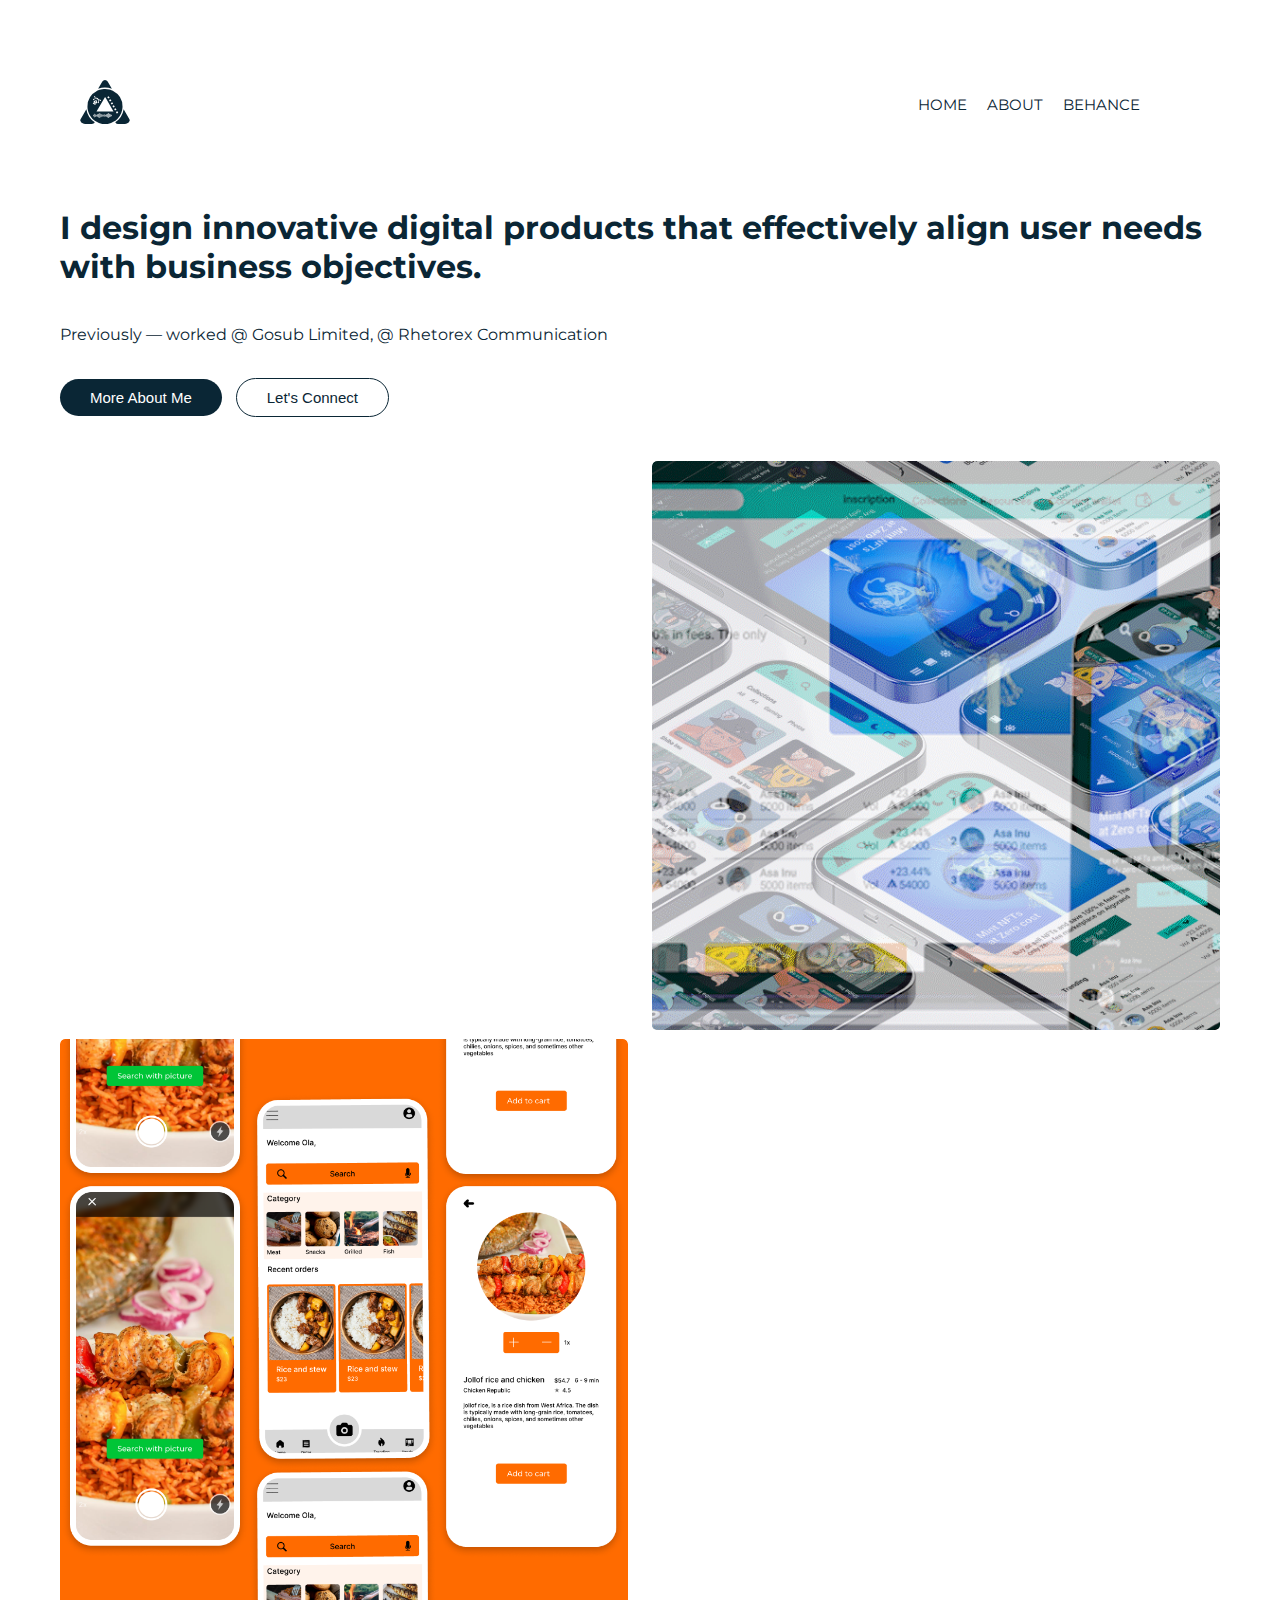
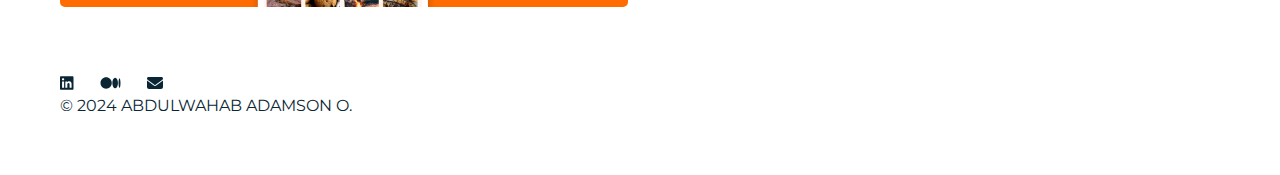
==== index.html @ 77c4115e "Add files via upload" ====
<!DOCTYPE html>
<html lang="en">
<head>
    <meta charset="UTF-8">
    <meta name="viewport" content="width=device-width, initial-scale=1.0">
    <link rel="stylesheet" href="https://cdnjs.cloudflare.com/ajax/libs/font-awesome/6.5.2/css/all.min.css" integrity="sha512-SnH5WK+bZxgPHs44uWIX+LLJAJ9/2PkPKZ5QiAj6Ta86w+fsb2TkcmfRyVX3pBnMFcV7oQPJkl9QevSCWr3W6A==" crossorigin="anonymous" referrerpolicy="no-referrer" />
    <link rel="icon" href="logo.ico" type="image/x-icon">

    <style>
        @import url('https://fonts.googleapis.com/css2?family=Montserrat:ital,wght@0,100..900;1,100..900&display=swap');
    </style>
    <link rel="stylesheet" href="style.css">

    <title>Abdulwahb Adamson</title>

    
</head>
<body>
    <nav> 
        <div class="logo">
            <a href="index.html"><img src="image/logo.svg" alt="" width="50px">A.A</a>
        </div>
        <div class="openMenu"><i class="fa fa-bars"></i></div>
        <ul class="mainMenu">
            
            <li><a href="index.html">Home</a></li>
            <li><a href="about.html">About</a></li>
            <li><a href="https://www.behance.net/adamsonoladipupo" target="_blank">Behance</a></li>
            <div class="closeMenu"><i class="fa fa-times"></i></div>
            <span class="icons">
                <a class="fab" href="https://www.linkedin.com/in/abdulwahabadamson/" target="_blank" rel="noopener noreferrer"><svg xmlns="http://www.w3.org/2000/svg" height="20" width="17.5" viewBox="0 0 448 512"><!--!Font Awesome Free 6.6.0 by @fontawesome - https://fontawesome.com License - https://fontawesome.com/license/free Copyright 2024 Fonticons, Inc.--><path fill="#fff" d="M416 32H31.9C14.3 32 0 46.5 0 64.3v383.4C0 465.5 14.3 480 31.9 480H416c17.6 0 32-14.5 32-32.3V64.3c0-17.8-14.4-32.3-32-32.3zM135.4 416H69V202.2h66.5V416zm-33.2-243c-21.3 0-38.5-17.3-38.5-38.5S80.9 96 102.2 96c21.2 0 38.5 17.3 38.5 38.5 0 21.3-17.2 38.5-38.5 38.5zm282.1 243h-66.4V312c0-24.8-.5-56.7-34.5-56.7-34.6 0-39.9 27-39.9 54.9V416h-66.4V202.2h63.7v29.2h.9c8.9-16.8 30.6-34.5 62.9-34.5 67.2 0 79.7 44.3 79.7 101.9V416z"/></svg></a>
                <a class="fab" href="https://medium.com/@adamsonoladipupo" target="_blank" rel="noopener noreferrer"><svg xmlns="http://www.w3.org/2000/svg" height="20" width="25" viewBox="0 0 640 512"><!--!Font Awesome Free 6.6.0 by @fontawesome - https://fontawesome.com License - https://fontawesome.com/license/free Copyright 2024 Fonticons, Inc.--><path fill="#fff" d="M180.5 74.3C80.8 74.3 0 155.6 0 256S80.8 437.7 180.5 437.7 361 356.4 361 256 280.2 74.3 180.5 74.3zm288.3 10.6c-49.8 0-90.2 76.6-90.2 171.1s40.4 171.1 90.3 171.1 90.3-76.6 90.3-171.1H559C559 161.5 518.6 84.9 468.8 84.9zm139.5 17.8c-17.5 0-31.7 68.6-31.7 153.3s14.2 153.3 31.7 153.3S640 340.6 640 256C640 171.4 625.8 102.7 608.3 102.7z"/></svg></a>
                <a class="fab" href="mailto:adamsonoladipupo@gmail.com"><svg xmlns="http://www.w3.org/2000/svg" height="20" width="20" viewBox="0 0 512 512"><!--!Font Awesome Free 6.6.0 by @fontawesome - https://fontawesome.com License - https://fontawesome.com/license/free Copyright 2024 Fonticons, Inc.--><path fill="#fff" d="M48 64C21.5 64 0 85.5 0 112c0 15.1 7.1 29.3 19.2 38.4L236.8 313.6c11.4 8.5 27 8.5 38.4 0L492.8 150.4c12.1-9.1 19.2-23.3 19.2-38.4c0-26.5-21.5-48-48-48L48 64zM0 176L0 384c0 35.3 28.7 64 64 64l384 0c35.3 0 64-28.7 64-64l0-208L294.4 339.2c-22.8 17.1-54 17.1-76.8 0L0 176z"/></svg></a>
            </span>
        </ul>
    </nav>
    <div class="section introduction" >
        <h1>I design innovative digital products that effectively align user needs with business objectives.</h1><br>
        <p>Previously — worked @ Gosub Limited, @ Rhetorex Communication </p> <br>
        <button class="myButton"><a href="about.html" >More About Me</a></button>

        <button  class="myButton2"><a href="mailto:adamsonoladipupo@gmail.com" style="color: #0a2635;">Let's Connect</a></button>
        
    </div>
    <br>
    <section class=" section works">

        <a href="comingsoon.html" class="workcard">
            <img src="image/localSwap.webp" alt="">
            <div class="caption">
                <h2>Crypto-Fiat Swap</h2>
                <p>User Research, UI Design & Brand Identity Design</p>
            </div>
        </a>
        
        <a href="algoasset.html" class="workcard">
                <img src="Work/Algoassets/Algoassets.gif" alt="">
                <div class="caption">
                    <h2>Algoassets</h2>
                    <p>User Research and User Interface Design</p>
                </div>
        </a>

        <a href="foodapp.html" class="workcard">
            <img src="Work/Food app/Food app.png" alt="">
            <div class="caption">
                <h2>Tasty Fingers</h2>
                <p>User Interface and Experience Design</p>
            </div>
        </a>

        <a href="knead.html" class="workcard">
            <img src="Work/Knead Token/Gif Knead token.gif" alt="">
            <div class="caption">
                <h2>Knead Token</h2>
                <p>Brand and Visual Design, </p>
            </div>
        </a>

        

        
        
        
    </section>

    <footer class="section footer">
        <div class="">
            <span class="footerIcon">
                <a class="fab" href="https://www.linkedin.com/in/abdulwahabadamson/" target="_blank" rel="noopener noreferrer"><svg xmlns="http://www.w3.org/2000/svg" height="16" width="13.5" viewBox="0 0 448 512"><!--!Font Awesome Free 6.6.0 by @fontawesome - https://fontawesome.com License - https://fontawesome.com/license/free Copyright 2024 Fonticons, Inc.--><path fill="#0a2635" d="M416 32H31.9C14.3 32 0 46.5 0 64.3v383.4C0 465.5 14.3 480 31.9 480H416c17.6 0 32-14.5 32-32.3V64.3c0-17.8-14.4-32.3-32-32.3zM135.4 416H69V202.2h66.5V416zm-33.2-243c-21.3 0-38.5-17.3-38.5-38.5S80.9 96 102.2 96c21.2 0 38.5 17.3 38.5 38.5 0 21.3-17.2 38.5-38.5 38.5zm282.1 243h-66.4V312c0-24.8-.5-56.7-34.5-56.7-34.6 0-39.9 27-39.9 54.9V416h-66.4V202.2h63.7v29.2h.9c8.9-16.8 30.6-34.5 62.9-34.5 67.2 0 79.7 44.3 79.7 101.9V416z"/></svg></a>
                <a class="fab" href="https://medium.com/@adamsonoladipupo" target="_blank" rel="noopener noreferrer"><svg xmlns="http://www.w3.org/2000/svg" height="16" width="21" viewBox="0 0 640 512"><!--!Font Awesome Free 6.6.0 by @fontawesome - https://fontawesome.com License - https://fontawesome.com/license/free Copyright 2024 Fonticons, Inc.--><path fill="#0a2635" d="M180.5 74.3C80.8 74.3 0 155.6 0 256S80.8 437.7 180.5 437.7 361 356.4 361 256 280.2 74.3 180.5 74.3zm288.3 10.6c-49.8 0-90.2 76.6-90.2 171.1s40.4 171.1 90.3 171.1 90.3-76.6 90.3-171.1H559C559 161.5 518.6 84.9 468.8 84.9zm139.5 17.8c-17.5 0-31.7 68.6-31.7 153.3s14.2 153.3 31.7 153.3S640 340.6 640 256C640 171.4 625.8 102.7 608.3 102.7z"/></svg></a>
                <a class="fab" href="mailto:adamsonoladipupo@gmail.com"><svg xmlns="http://www.w3.org/2000/svg" height="16" width="16" viewBox="0 0 512 512"><!--!Font Awesome Free 6.6.0 by @fontawesome - https://fontawesome.com License - https://fontawesome.com/license/free Copyright 2024 Fonticons, Inc.--><path fill="#0a2635" d="M48 64C21.5 64 0 85.5 0 112c0 15.1 7.1 29.3 19.2 38.4L236.8 313.6c11.4 8.5 27 8.5 38.4 0L492.8 150.4c12.1-9.1 19.2-23.3 19.2-38.4c0-26.5-21.5-48-48-48L48 64zM0 176L0 384c0 35.3 28.7 64 64 64l384 0c35.3 0 64-28.7 64-64l0-208L294.4 339.2c-22.8 17.1-54 17.1-76.8 0L0 176z"/></svg></a>
            </span>
        </div>
        <p>© 2024 ABDULWAHAB ADAMSON O.</p>
    </footer>
    

    <script>
        const mainMenu = document.querySelector('.mainMenu');
const closeMenu = document.querySelector('.closeMenu');
const openMenu = document.querySelector('.openMenu');
const menu_items = document.querySelectorAll('nav .mainMenu li a');




openMenu.addEventListener('click',show);
closeMenu.addEventListener('click',close);

// close menu when you click on a menu item 
menu_items.forEach(item => {
    item.addEventListener('click',function(){
        close();
    })
})

function show(){
    mainMenu.style.display = 'flex';
    mainMenu.style.top = '0';
}
function close(){
    mainMenu.style.top = '-100%';
}

    </script>

<!-- For automatically copyig my email when clickedon -->
<script>
    function copyEmail() {
        var emailField = document.getElementById("email");
        emailField.select();
        emailField.setSelectionRange(0, 99999); // For mobile devices

        // Copy the text inside the text field
        document.execCommand("copy");

        // Alert or message to notify the user
        alert("Email copied: " + emailField.value);
    }
</script>
</body>
</html>
---- style.css ----
*{
    box-sizing: border-box;
    margin: 0px;
    padding: 0px;
    }

    :root{
        --pryColor: #0a2635;
        --secColor: #00a5fd;
        --pryColor2: #123547;
        
    }

    body {
        font-family: "Montserrat", sans-serif;
        color: var(--pryColor);
    }
    nav {
    color: var(--pryColor);
    display: flex;
    align-items: center;
    justify-content: space-between;
    margin: 60px 0px 60px 60px;
    }
    a{
        text-decoration: none;
        color: #fff;
    }
    img{
        border-radius: 5px;
    }
    nav .mainMenu {
        display: flex;
        list-style: none;
    }
    nav .mainMenu li a {
        display: inline-block;
        padding: 10px;
        text-decoration: none;
        text-transform: uppercase;
        color: var(--pryColor);
        font-size: 15px;
        transition: 1.5s ease;
    }
    nav .mainMenu li a:hover {
        border-bottom: 1px solid var(--pryColor);
    }
    nav .openMenu {
        font-size: 1.3rem;
        margin: 20px;
        display: none;
        cursor: pointer;
    }
    nav .mainMenu .closeMenu,
    .icons i {
        font-size: 1.3rem;
        display: none;
        cursor: pointer;
    }
    .fa-twitter:hover {
        color: rgb(0, 110, 255);
    }
    .fa-instagram:hover {
        color: rgb(255, 0, 191);
    }
    nav .logo {
        margin: 20px;
        cursor: pointer;
        /* text-transform: uppercase; */
    }
    .section{
            margin: 10px 60px 0px 60px;
            
        }
    .introduction h1{
        padding-bottom: 20px;
    }
    button{
        border: none;
    }
    .myButton{
        background-color: var(--pryColor);
        color: #fff;
        padding: 10px 30px;
        margin: 15px 0px;
        font-size: 15px;
        border-radius: 20px;
        
    }
    .myButton2{
        background-color: #ffffff00;
        color: var(--pryColor);
        padding: 10px 30px;
        margin: 15px 10px;
        font-size: 15px;
        border: 1px solid var(--pryColor);
        border-radius: 20px;
        cursor: pointer;
        
    }


    .myButton:hover{
        background-color: var(--pryColor2);
    }
    .introduction a{
        color: #fff;
        text-decoration: none;
    }
    .works{
        display: flex;
        flex-wrap: wrap;
        justify-content: space-between;
        align-items:center ;
        gap: 5px;
    }
    .workcard{
        width: 49%;
        height: auto;
        margin-bottom: inherit ;
        overflow: hidden;
        position: relative;
        border-radius: 5px;
    }
    .CTA{
        display: flex;
        align-items: center;
        justify-content: space-evenly;
        margin-top: 50px;
    }
    .workcard img{
        width: 100%;
    }
    .workcard:hover{
        color: #000;
    }
    .caption{
        position: absolute;
        top: 0;
        left: 0;
        /* text-transform: uppercase; */
        letter-spacing: 1px;
        background-color: #000;
        width: 100%;
        height: 100%;
        display: flex;
        flex-direction: column;
        align-items:baseline ;
        justify-content:end ;
        color: #fff;
        opacity: 0;
        transition: all 0.5s ease;

    }
    .caption h2{
        font-weight: 600;
        letter-spacing: 1px;
        margin: 0px 20px 10px 20px;
        border-bottom: 1px solid #fff;
        margin-bottom: 10px;
    }
    .caption p{
        margin: 0px 20px 20px 20px;
    }
    .workcard:hover .caption{
        opacity: 1;
        background-color: #00000094;
    }
    .footer{
        margin: 60px;
    }
    .footerIcon{
        font-size: 1.3rem;
        cursor: pointer;
        
    }
    .fab{
        padding-right: 20px;
        margin-bottom: 15px;
    }
    /* ---------------------------------------------------------------
    -------------------  CSS for the about page  ------------------
    --------------------------------------------------------------- */

    .aboutMe{
        display: flex;
        justify-content: space-between;
        align-items: center;
    }
    .aboutMe p{
        line-height: 1.3rem;
    }
    .authorImage img{
        width: 350px;
        height: auto;
        border-radius: 100%;
        /* margin: 20px; */
    }
    .aboutMe div:nth-child(2){
        padding: 0px 60px;
    }
    hr{
        border: 1px solid #ebebeb;
        margin: 30px;
    }
    .ExpEduSkls{
        margin: 20px 20px;
        display: flex;
        justify-content: space-around;
        gap: 20px;
    }
    .ExpEduSkls h3{
        padding-bottom: 5px;
    }
    .experience p:nth-child(3){
        padding-top: 15px;
    }
    .education p:nth-child(3){
        padding-top: 15px;
    }
    .skills p:nth-child(3){
        padding-top: 15px;
    }
    .tools p:nth-child(3){
        padding-top: 15px;
    }
    .ExpEduSkls span{
        position: absolute;
        width: 50px;
        height: 2px;
        background-color:var(--secColor);
        margin: 5px 0px;
    }
    .DesignValueMain{
        background-color: var(--pryColor);
        margin-top: 3%;
        padding: 25px 60px 30px 60px;
    }
    .DesignValueMain hr{
        border-bottom: 1px solid var(--secColor) ;
        border-top: 1px solid var(--pryColor) ;
        border-left: 1px solid var(--pryColor) ;
        border-right: 1px solid var(--pryColor) ;
        fill: var(--pryColor);
        margin: 30px 0px;
    }
    .DesignValueMain p:nth-child(1){
        color: #fff;
    }
    .DesignValueMain h3{
        color: white;
    }
    .designValue{
        background-color: var(--pryColor);
        display: flex;
        justify-content: center;
        align-items: center;
        gap: 10px;
    }
    .designValue div{
        background-color: var(--secColor);
        border-radius: 5px;
        padding: 30px;
        margin: 10px 0px 0px 0px;
    }
    .designValue h4{
        margin: 10px 0px;
    }
    .letsConnect{
        display: flex;
        align-items: center;
        padding: 20px 30px 20px 60px;
        gap: 20px;
        border: 1px solid var(--pryColor);
        margin-top: 20px;

    }
    .letsConnect div{
        padding: 10px 30px;
        background-color: var(--pryColor);
        color: #fff;
        border-radius: 60px;
    }
    /* ---------------------------------------------------------------
    -------------------  CSS for the work pages  ------------------
    --------------------------------------------------------------- */
    .workSection{
        display: flex;
        justify-content: center;
        align-items: center;
        padding: 40px;
    }
    .workText{
        padding: 20px;
    }
    .project{
        display: flex;
        justify-content: center;
        align-items: center;
        width: 100%;
        text-align: center;

    }

    .projectOverview{
        width: 40%;
        height: auto;
        border: 1px solid #ebebeb;
        padding: 30px;
        margin: 50px;
    }
    .ProjectDP img{
        text-align: center;
        width: 60%;
        /* border: 1px solid #ebebeb; */
        
    }
    .ProjectDP h1{
        font-size: 2rem;
        padding: 10px;
    }
    .ProjectDP p{
        font-size: 1.2rem;
        padding: 0px 10px 10px 10px;
    }
    
    .designProcess{
        background-color: var(--pryColor);
        color: #fff;
    }
    .designProcess p{
        color: #ffffff;
    }
    .designProcess hr{
        border-bottom: 1px solid var(--secColor) ;
        border-top: 1px solid var(--pryColor) ;
        border-left: 1px solid var(--pryColor) ;
        border-right: 1px solid var(--pryColor) ;
        fill: var(--pryColor);
        margin: 30px 0px;
    }
    .designOverview{
        padding: 50px;
    }
    .designOverview1{
        display: flex;
        justify-content: space-between;
        align-items: start ;
        padding: 10px;
    }
    .designOverview2{
        display: flex;
        justify-content: space-evenly;
        align-items: center;
        gap: 10px;
        
    }
    .designOverview2 img{
        width: 70%;
        text-align: center; 
        border-radius: 5px;

    }

    /* Styling Knead Page */

    .kneadImage{
        display: grid;
    }
    .kneadImage img{
        width: 100%;
    }
    .mood-board {
        display: flex;
        flex-wrap: wrap;
        justify-content: center;
        gap: 10px;
        padding: 20px 0px;
    }


    .mood-board img {
        width: 100%;
        height: auto;
        border-radius: 10px;
    }
    .mood-board-item {
        flex: 1 1 calc(49.333% - 20px);
        max-width: calc(49.333% - 20px);
    }


/* --------- Styling foodApp page ------------ */
    .mood-board-food img {
        width: 100%;
        height: auto;
        border-radius: 10px;
    }
    .mood-board-food {
        display: flex;
        flex-wrap: wrap;
        justify-content: space-evenly;
        gap: 10px;
        padding: 20px 0px;
    }
    .mood-board-item-food {
        flex: 1 1 calc(24.333% - 20px);
        max-width: calc(23.333% - 20px);
    }

    /* Styling algoassets page */
    .painPoint{
        background-color: var(--pryColor2);
        padding: 20px;
        border-radius: 5px;
        margin: 5px;
    }

    /* -----------------------------------------------------------------------
    -----------------  styling algoassets page ----------------------------
    ----------------------------------------------------------------------- */


    .imageOnMobile img{
        width: 100%;
        border-radius: 5px;
    }
    .textBorder{
        padding: 20px; 
        border:1px solid #00a5fd;
    }


    /* -----------------------------------------------------------------------
    -----------------  styling algoassets page ----------------------------
    ----------------------------------------------------------------------- */


    /* -----------------------------------------------------------------------
    -----------------  styling algoassets page ----------------------------
    ----------------------------------------------------------------------- */
    .ShadesOfLogo{
        display: flex;
        justify-content: space-evenly;
        align-items: center;
        gap: 10px;
        background-color: var(--pryColor2);
        padding: 20px;
        margin: 15px 0px 15px 0px;
        border-radius: 5px;
    }
    .ShadesOfLogo img{
        width: 20%;
    }

    .clietsTestimony{
        background-color: #ebebeb;
        padding: 5% 10% 5% 10%;
        display: grid;
        align-items: center;
        justify-content: center;
        text-align: center;
        gap: 10px;
    }
    .comingSoon{
        display: flex;
        align-items: center;
        justify-content: center;
        color: #fff;
    }


    @media (max-width: 800px) {
        body{
            font-size: 80%;
        }
        nav{
            margin: 5px;
            
        }
        nav .mainMenu {
        height: 94vh;
        position: fixed;
        top: 0px;
        right: 0px;
        left: 0px;
        z-index: 10;
        flex-direction: column;
        justify-content: center;
        align-items: center;
        background-color: var(--pryColor);
        transition: top 1s ease 0s;
        display: none;
        color: #fff;
        }
        nav .mainMenu li a{
            color: #fff;
        }
        nav .mainMenu .closeMenu {
        display: block;
        position: absolute;
        top: 30px;
        right: 30px;
        }
        nav .openMenu {
        display: block;
        }
        nav .mainMenu li a:hover {
        border-bottom: 1px solid var(--pryColor);
        }
        .section{
            margin: 10px 20px 20px 20px;
        }
        .icons {
        margin-top: 2px;
        display: inline-block;
        padding: 15px;
        }
        .workcard{
        width: 48.5%;
        height: auto;
        margin-bottom: 10px ;
        overflow: hidden;
        position: relative;
        border-radius: 10px;
        }
        .workcard img{
            width: 100%;
        }
        .ProjectDP img{
            text-align: center;
            width: 100%;
        }
        .ProjectDP h1{
            font-size: 1.5rem;
            padding: 10px;
        }
        .ProjectDP p{
            font-size: 1.rem;
            padding: 0px 10px 10px 10px;
        }
        .designOverview1{
            display: grid;
            justify-content: space-between;
            align-items: start ;
            padding: 10px 0px;
        }
        .designOverview1 div{
            padding: 10px 0px;
        }
        .designOverview2{
            display: grid;
            justify-content: start;
            align-items: center;
            gap: 5px;
        }
        .designOverview{
            padding: 40px;
        }
        .CTA{
            display: flex;
            flex-wrap: wrap;
        }
/* ---------------------------------------------------------------
-------------------  CSS for the about page  ------------------
--------------------------------------------------------------- */

    .aboutMe{
        display: grid;
        justify-content: center;
        align-items: center;
        
    }
    .authorImage img{
        width: 100%;
        border-radius: 100%;
        margin-bottom: 20px;
        text-align: center;
    }
    .aboutMe div:nth-child(2){
        padding: 0px 10px;
    }
    .ExpEduSkls{
        display: flex;
        flex-wrap: wrap;
        justify-content: start ;
    }
    .DesignValueMain{
        padding: 25px 20px 20px 20px;
    }
    .designValue{
        background-color: var(--pryColor);
        display: grid;
        justify-content: center;
        align-items: start;
        gap: 10px;
    }
    .designValue div{
        padding: 20px;
        margin: 5px 0px 0px 0px;
    }
    .letsConnect{
        display: grid;
        flex-wrap: wrap;
        align-items: center;
        padding: 10px 20px 10px 20px;
        gap: 5px;
        border: 1px solid var(--pryColor);
        margin-top: 20px;

    }
    .letsConnect div{
        padding: 10px 30px;
        background-color: var(--pryColor);
        color: #fff;
        border-radius: 60px;
    }


    /* ---------------------------------------------------------------
-------------------  CSS for the algoassets page  ------------------
--------------------------------------------------------------- */
    .painPoint{
        background-color: var(--pryColor2);
        padding: 10px;
        border-radius: 5px;
        margin: 5px;
    }
    .textBorder{
        padding: 10px; 
    }


    .imageOnMobile img{
        width: 100%;
    }
    .designOverview2 img{
        width: 100%;
    }

/*----------------------- styling Knead Page ---------------*/
    .mood-board-item {
        flex: 1 1 100%;
        max-width: 100%;
    }

/* --------- Styling foodApp page ------------ */
.mood-board-food {
    justify-content: space-evenly;
}
.mood-board-item-food {
    flex: 1 1 calc(49.5% - 10px);
    max-width: calc(49.5% - 10px);
}

    }
    @media (max-width: 500px){
        .section{
            margin: 10px 20px 20px 20px;
        }
        .workcard{
        width: 100%;
        height: auto;
        overflow: hidden;
        position: relative;
        border-radius: 10px;
        }
        .workcard img{
            width: 100%;
        }
    }
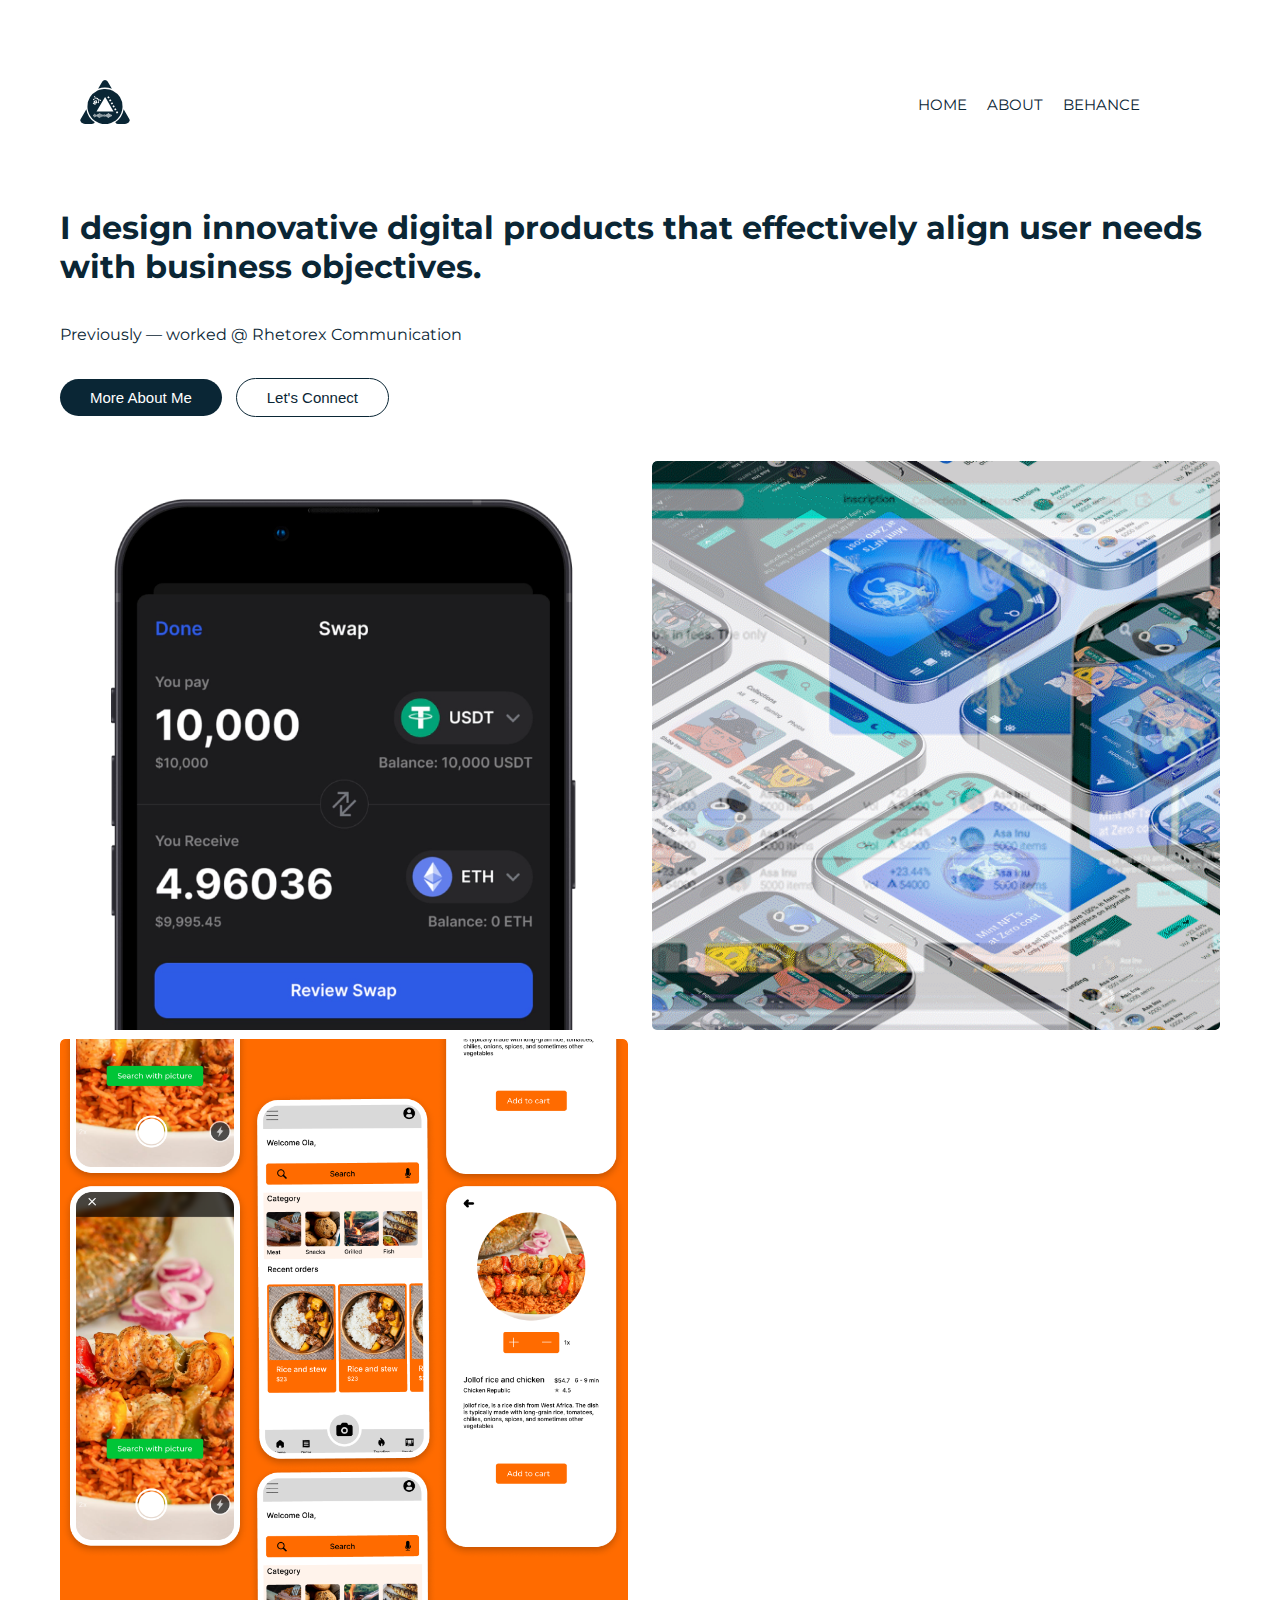
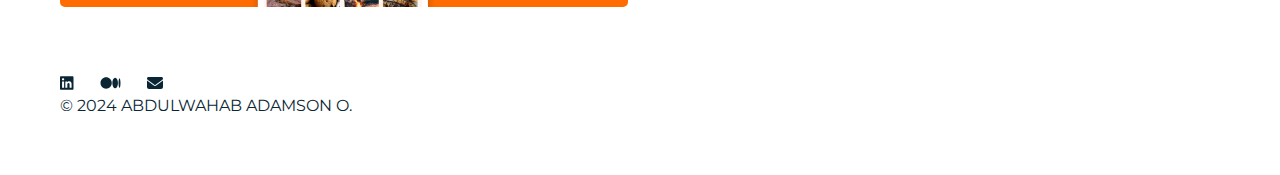
==== commit e4066433: "Add files via upload" ====
--- a/index.html
+++ b/index.html
@@ -36,7 +36,7 @@
     </nav>
     <div class="section introduction" >
         <h1>I design innovative digital products that effectively align user needs with business objectives.</h1><br>
-        <p>Previously — worked @ Gosub Limited, @ Rhetorex Communication </p> <br>
+        <p>Previously — worked @ Rhetorex Communication </p> <br>
         <button class="myButton"><a href="about.html" >More About Me</a></button>
 
         <button  class="myButton2"><a href="mailto:adamsonoladipupo@gmail.com" style="color: #0a2635;">Let's Connect</a></button>
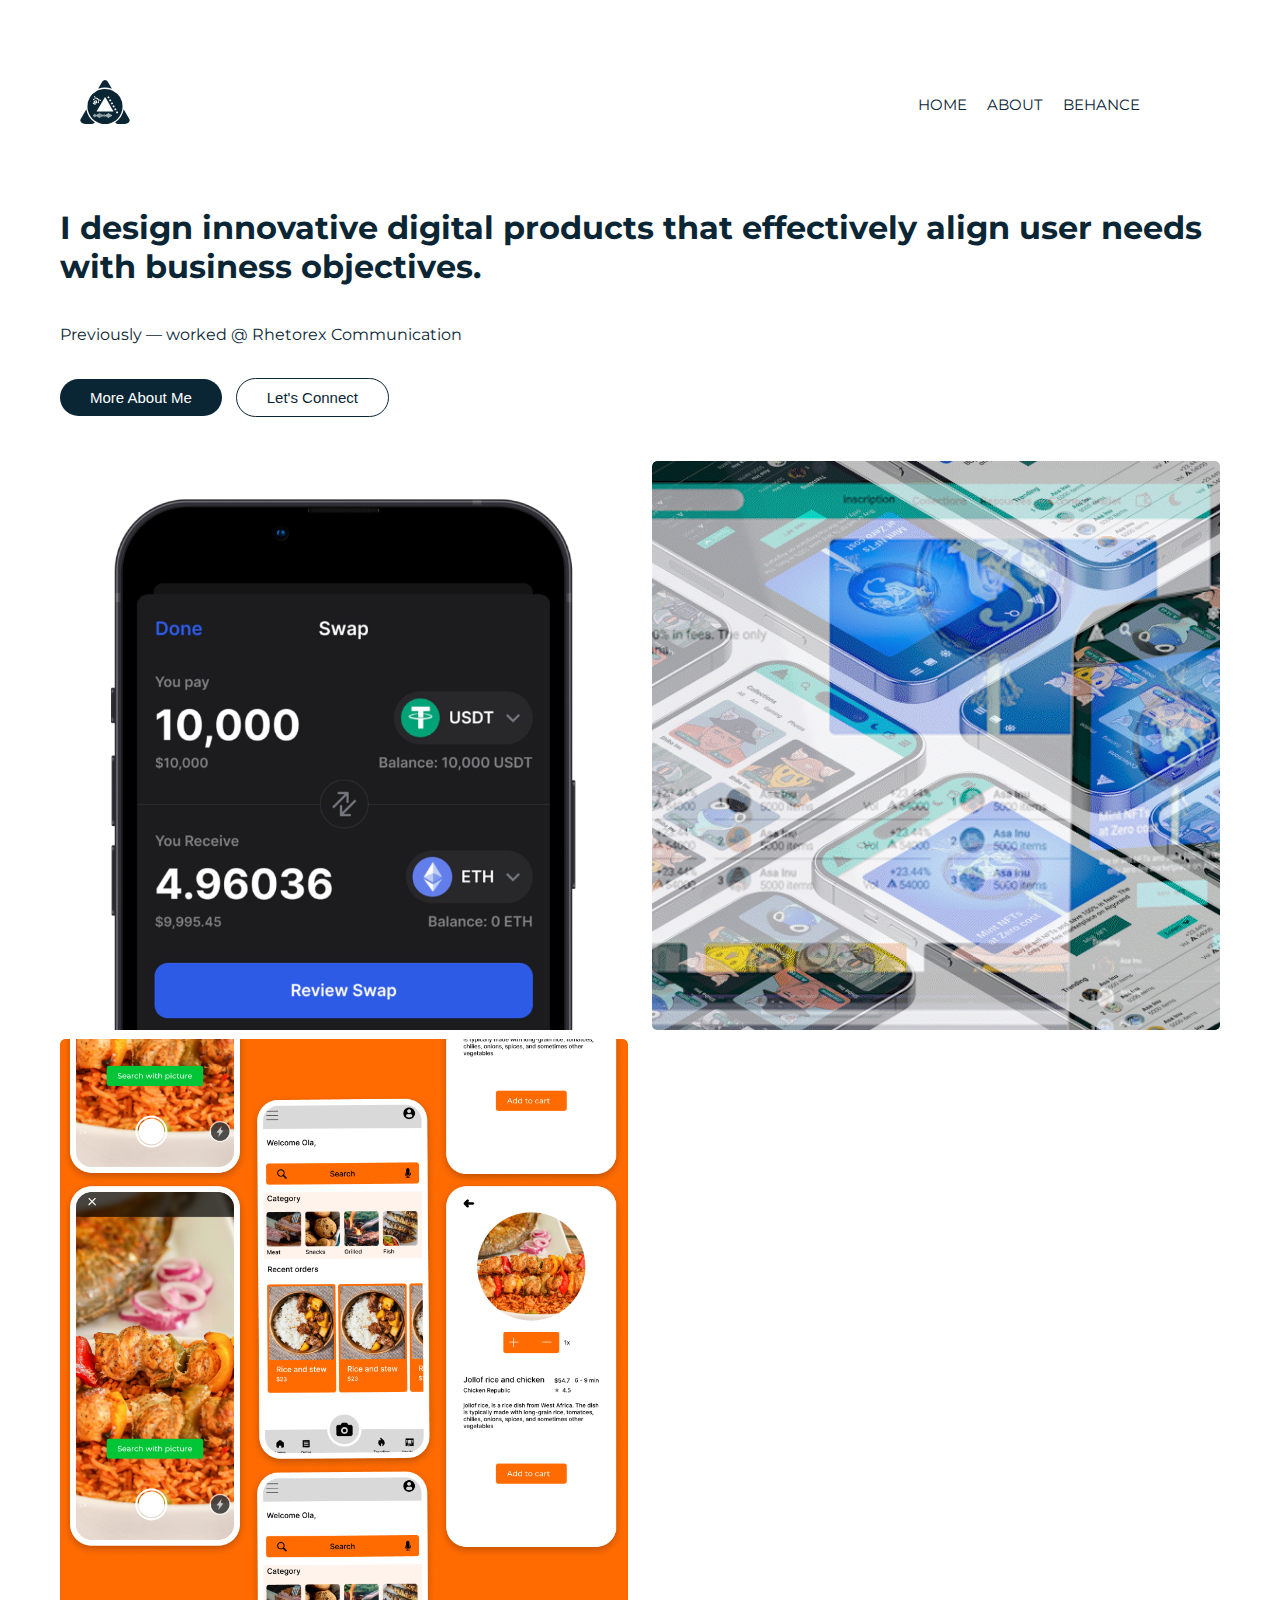
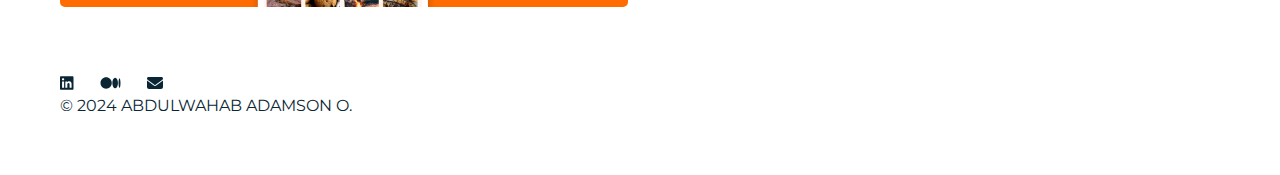
==== commit f83a417c: "Add files via upload" ====
--- a/index.html
+++ b/index.html
@@ -88,7 +88,7 @@
         <div class="">
             <span class="footerIcon">
                 <a class="fab" href="https://www.linkedin.com/in/abdulwahabadamson/" target="_blank" rel="noopener noreferrer"><svg xmlns="http://www.w3.org/2000/svg" height="16" width="13.5" viewBox="0 0 448 512"><!--!Font Awesome Free 6.6.0 by @fontawesome - https://fontawesome.com License - https://fontawesome.com/license/free Copyright 2024 Fonticons, Inc.--><path fill="#0a2635" d="M416 32H31.9C14.3 32 0 46.5 0 64.3v383.4C0 465.5 14.3 480 31.9 480H416c17.6 0 32-14.5 32-32.3V64.3c0-17.8-14.4-32.3-32-32.3zM135.4 416H69V202.2h66.5V416zm-33.2-243c-21.3 0-38.5-17.3-38.5-38.5S80.9 96 102.2 96c21.2 0 38.5 17.3 38.5 38.5 0 21.3-17.2 38.5-38.5 38.5zm282.1 243h-66.4V312c0-24.8-.5-56.7-34.5-56.7-34.6 0-39.9 27-39.9 54.9V416h-66.4V202.2h63.7v29.2h.9c8.9-16.8 30.6-34.5 62.9-34.5 67.2 0 79.7 44.3 79.7 101.9V416z"/></svg></a>
-                <a class="fab" href="https://medium.com/@adamsonoladipupo" target="_blank" rel="noopener noreferrer"><svg xmlns="http://www.w3.org/2000/svg" height="16" width="21" viewBox="0 0 640 512"><!--!Font Awesome Free 6.6.0 by @fontawesome - https://fontawesome.com License - https://fontawesome.com/license/free Copyright 2024 Fonticons, Inc.--><path fill="#0a2635" d="M180.5 74.3C80.8 74.3 0 155.6 0 256S80.8 437.7 180.5 437.7 361 356.4 361 256 280.2 74.3 180.5 74.3zm288.3 10.6c-49.8 0-90.2 76.6-90.2 171.1s40.4 171.1 90.3 171.1 90.3-76.6 90.3-171.1H559C559 161.5 518.6 84.9 468.8 84.9zm139.5 17.8c-17.5 0-31.7 68.6-31.7 153.3s14.2 153.3 31.7 153.3S640 340.6 640 256C640 171.4 625.8 102.7 608.3 102.7z"/></svg></a>
+                <a class="fab" href="https://medium.com/@adamsonabdulwahab" target="_blank" rel="noopener noreferrer"><svg xmlns="http://www.w3.org/2000/svg" height="16" width="21" viewBox="0 0 640 512"><!--!Font Awesome Free 6.6.0 by @fontawesome - https://fontawesome.com License - https://fontawesome.com/license/free Copyright 2024 Fonticons, Inc.--><path fill="#0a2635" d="M180.5 74.3C80.8 74.3 0 155.6 0 256S80.8 437.7 180.5 437.7 361 356.4 361 256 280.2 74.3 180.5 74.3zm288.3 10.6c-49.8 0-90.2 76.6-90.2 171.1s40.4 171.1 90.3 171.1 90.3-76.6 90.3-171.1H559C559 161.5 518.6 84.9 468.8 84.9zm139.5 17.8c-17.5 0-31.7 68.6-31.7 153.3s14.2 153.3 31.7 153.3S640 340.6 640 256C640 171.4 625.8 102.7 608.3 102.7z"/></svg></a>
                 <a class="fab" href="mailto:adamsonoladipupo@gmail.com"><svg xmlns="http://www.w3.org/2000/svg" height="16" width="16" viewBox="0 0 512 512"><!--!Font Awesome Free 6.6.0 by @fontawesome - https://fontawesome.com License - https://fontawesome.com/license/free Copyright 2024 Fonticons, Inc.--><path fill="#0a2635" d="M48 64C21.5 64 0 85.5 0 112c0 15.1 7.1 29.3 19.2 38.4L236.8 313.6c11.4 8.5 27 8.5 38.4 0L492.8 150.4c12.1-9.1 19.2-23.3 19.2-38.4c0-26.5-21.5-48-48-48L48 64zM0 176L0 384c0 35.3 28.7 64 64 64l384 0c35.3 0 64-28.7 64-64l0-208L294.4 339.2c-22.8 17.1-54 17.1-76.8 0L0 176z"/></svg></a>
             </span>
         </div>
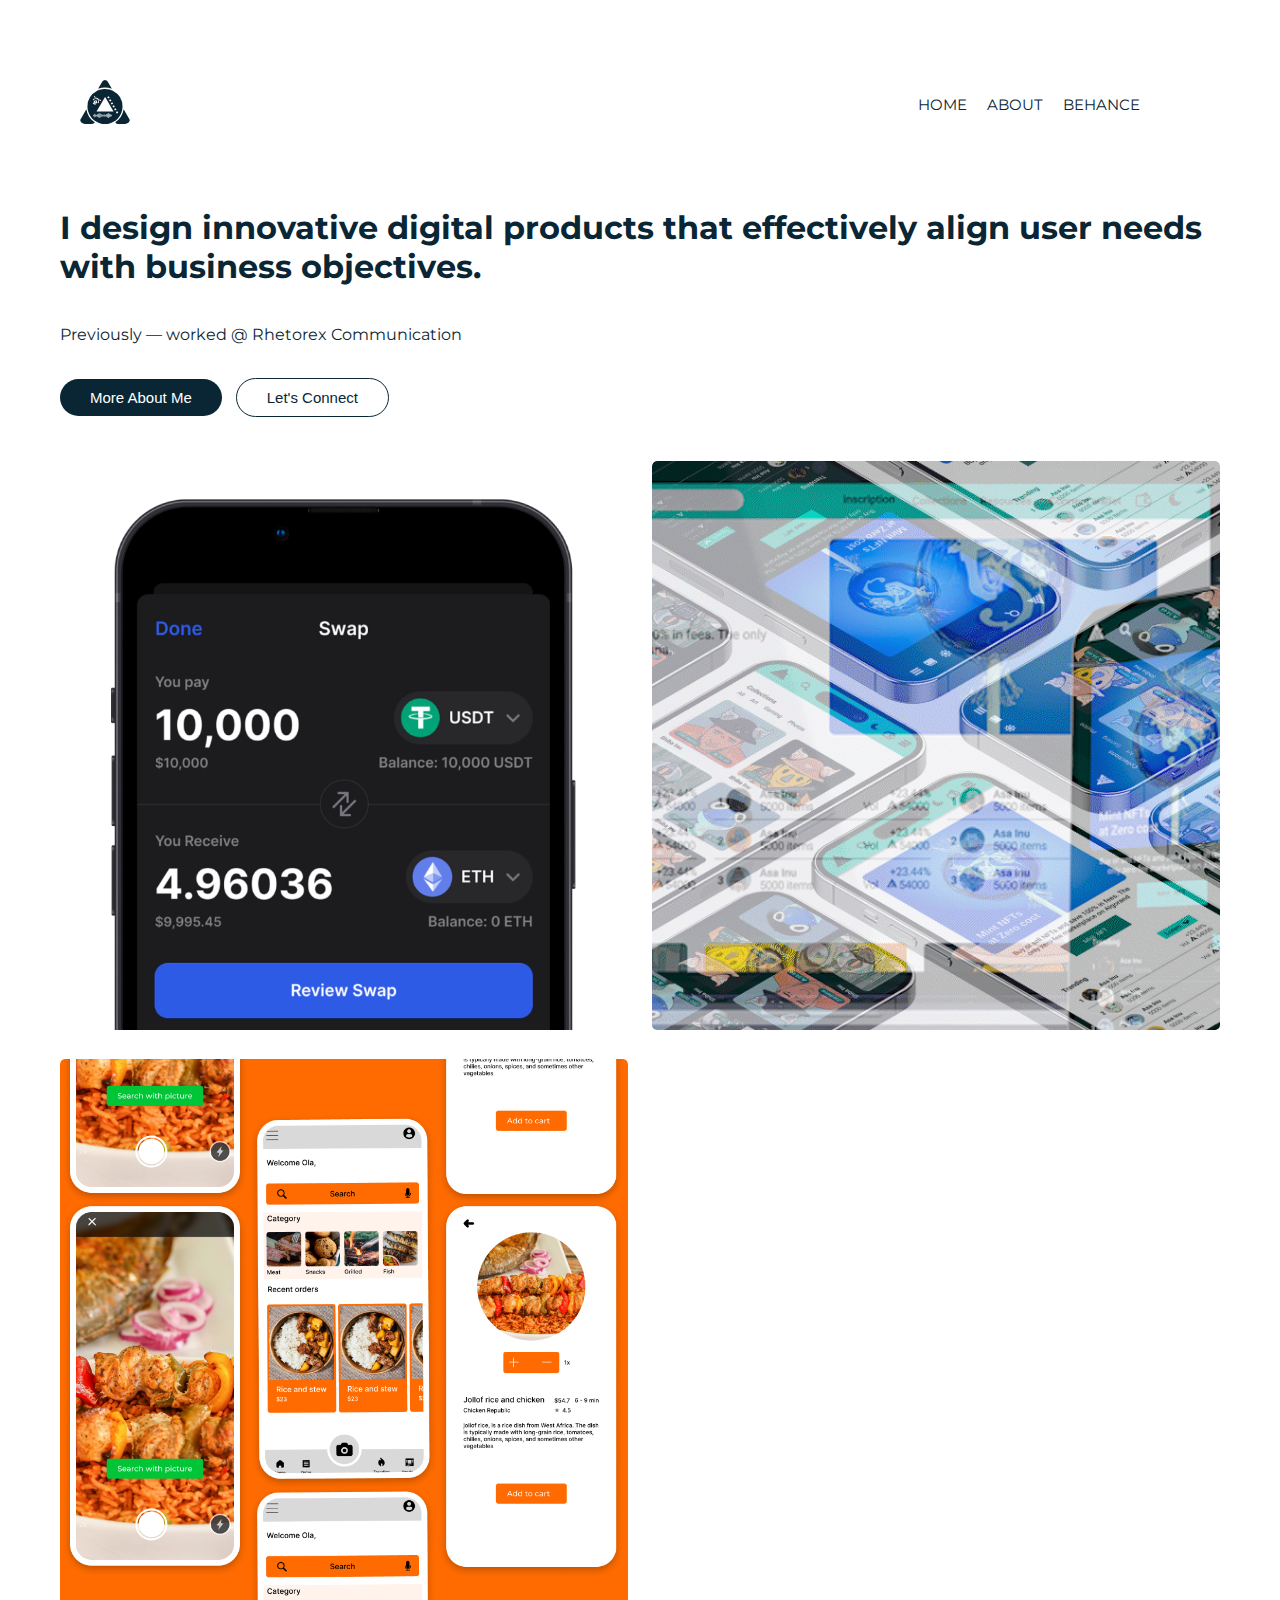
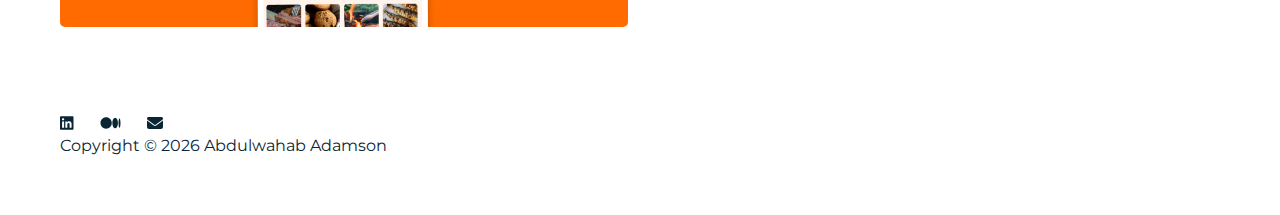
==== commit 2febf8b4: "Add files via upload" ====
--- a/index.html
+++ b/index.html
@@ -34,10 +34,12 @@
             </span>
         </ul>
     </nav>
-    <div class="section introduction" >
+    <div class="section introduction " >
+        
         <h1>I design innovative digital products that effectively align user needs with business objectives.</h1><br>
         <p>Previously — worked @ Rhetorex Communication </p> <br>
-        <button class="myButton"><a href="about.html" >More About Me</a></button>
+        <button class="myButton"><a href="about.html" >
+            More About Me</a></button>
 
         <button  class="myButton2"><a href="mailto:adamsonoladipupo@gmail.com" style="color: #0a2635;">Let's Connect</a></button>
         
@@ -45,10 +47,13 @@
     <br>
     <section class=" section works">
 
-        <a href="comingsoon.html" class="workcard">
-            <img src="image/localSwap.webp" alt="">
-            <div class="caption">
-                <h2>Crypto-Fiat Swap</h2>
+        <a href="#" class="workcard">
+            <img src="image/localSwap.webp" alt="" class="">
+            <div class="caption tooltip ">
+                
+                <h2 class="tooltip">
+                    <span class="tooltiptext">Project in Progress! </span>
+                    Crypto-Fiat Swap</h2>
                 <p>User Research, UI Design & Brand Identity Design</p>
             </div>
         </a>
@@ -92,7 +97,7 @@
                 <a class="fab" href="mailto:adamsonoladipupo@gmail.com"><svg xmlns="http://www.w3.org/2000/svg" height="16" width="16" viewBox="0 0 512 512"><!--!Font Awesome Free 6.6.0 by @fontawesome - https://fontawesome.com License - https://fontawesome.com/license/free Copyright 2024 Fonticons, Inc.--><path fill="#0a2635" d="M48 64C21.5 64 0 85.5 0 112c0 15.1 7.1 29.3 19.2 38.4L236.8 313.6c11.4 8.5 27 8.5 38.4 0L492.8 150.4c12.1-9.1 19.2-23.3 19.2-38.4c0-26.5-21.5-48-48-48L48 64zM0 176L0 384c0 35.3 28.7 64 64 64l384 0c35.3 0 64-28.7 64-64l0-208L294.4 339.2c-22.8 17.1-54 17.1-76.8 0L0 176z"/></svg></a>
             </span>
         </div>
-        <p>© 2024 ABDULWAHAB ADAMSON O.</p>
+        <span id="copyright" class="copyright"></span>
     </footer>
     
 
@@ -138,6 +143,16 @@
         // Alert or message to notify the user
         alert("Email copied: " + emailField.value);
     }
+
+
+
+    // the script for controlling the copyright 
+
+    document.addEventListener("DOMContentLoaded", function() {
+        const currentYear = new Date().getFullYear();
+        const copyrightText = `Copyright © ${currentYear} Abdulwahab Adamson`;
+        document.getElementById("copyright").textContent = copyrightText;
+    });
 </script>
 </body>
 </html>--- a/style.css
+++ b/style.css
@@ -98,7 +98,32 @@
         cursor: pointer;
         
     }
-
+    /* -- For Styling Tooltops -- */
+    .tooltip {
+        position: relative;
+        display: inline-block;
+        border-bottom: 1px dotted black;
+    }
+    .tooltip .tooltiptext {
+        visibility: hidden;
+        width: 100%;
+        background-color: #fffb14;
+        color: #000;
+        text-align: center;
+        border-radius: 6px;
+        padding: 10px 0;
+        
+        /* Position the tooltip */
+        position: absolute;
+        z-index: 1;
+        bottom: 500%;
+        left: 50%;
+        margin-left: -80px;
+    }
+    
+    .tooltip:hover .tooltiptext {
+        visibility: visible;
+    }
 
     .myButton:hover{
         background-color: var(--pryColor2);
@@ -117,7 +142,7 @@
     .workcard{
         width: 49%;
         height: auto;
-        margin-bottom: inherit ;
+        margin-bottom: 20px ;
         overflow: hidden;
         position: relative;
         border-radius: 5px;
@@ -152,6 +177,13 @@
         transition: all 0.5s ease;
 
     }
+    .Inprogress{
+        background-color: #00a5fd;
+        position: none;
+
+    }
+
+
     .caption h2{
         font-weight: 600;
         letter-spacing: 1px;
@@ -197,20 +229,23 @@
         /* margin: 20px; */
     }
     .aboutMe div:nth-child(2){
-        padding: 0px 60px;
+        padding: 0px 100px;
     }
     hr{
         border: 1px solid #ebebeb;
         margin: 30px;
     }
     .ExpEduSkls{
-        margin: 20px 20px;
+        margin: 50px 40px;
         display: flex;
         justify-content: space-around;
-        gap: 20px;
+        gap: 30px;
     }
     .ExpEduSkls h3{
-        padding-bottom: 5px;
+        padding-bottom: 10px;
+    }
+    .ExpEduSkls p{
+        padding-bottom: 10px;
     }
     .experience p:nth-child(3){
         padding-top: 15px;
@@ -233,8 +268,8 @@
     }
     .DesignValueMain{
         background-color: var(--pryColor);
-        margin-top: 3%;
-        padding: 25px 60px 30px 60px;
+        margin-top: 10%;
+        padding: 60px 60px 60px 60px;
     }
     .DesignValueMain hr{
         border-bottom: 1px solid var(--secColor) ;
@@ -255,7 +290,7 @@
         display: flex;
         justify-content: center;
         align-items: center;
-        gap: 10px;
+        gap: 15px;
     }
     .designValue div{
         background-color: var(--secColor);
@@ -574,7 +609,7 @@
     .authorImage img{
         width: 100%;
         border-radius: 100%;
-        margin-bottom: 20px;
+        margin-bottom: 50px;
         text-align: center;
     }
     .aboutMe div:nth-child(2){
@@ -586,7 +621,8 @@
         justify-content: start ;
     }
     .DesignValueMain{
-        padding: 25px 20px 20px 20px;
+        padding: 25px 20px 50px 20px;
+        margin-bottom: 50px;
     }
     .designValue{
         background-color: var(--pryColor);
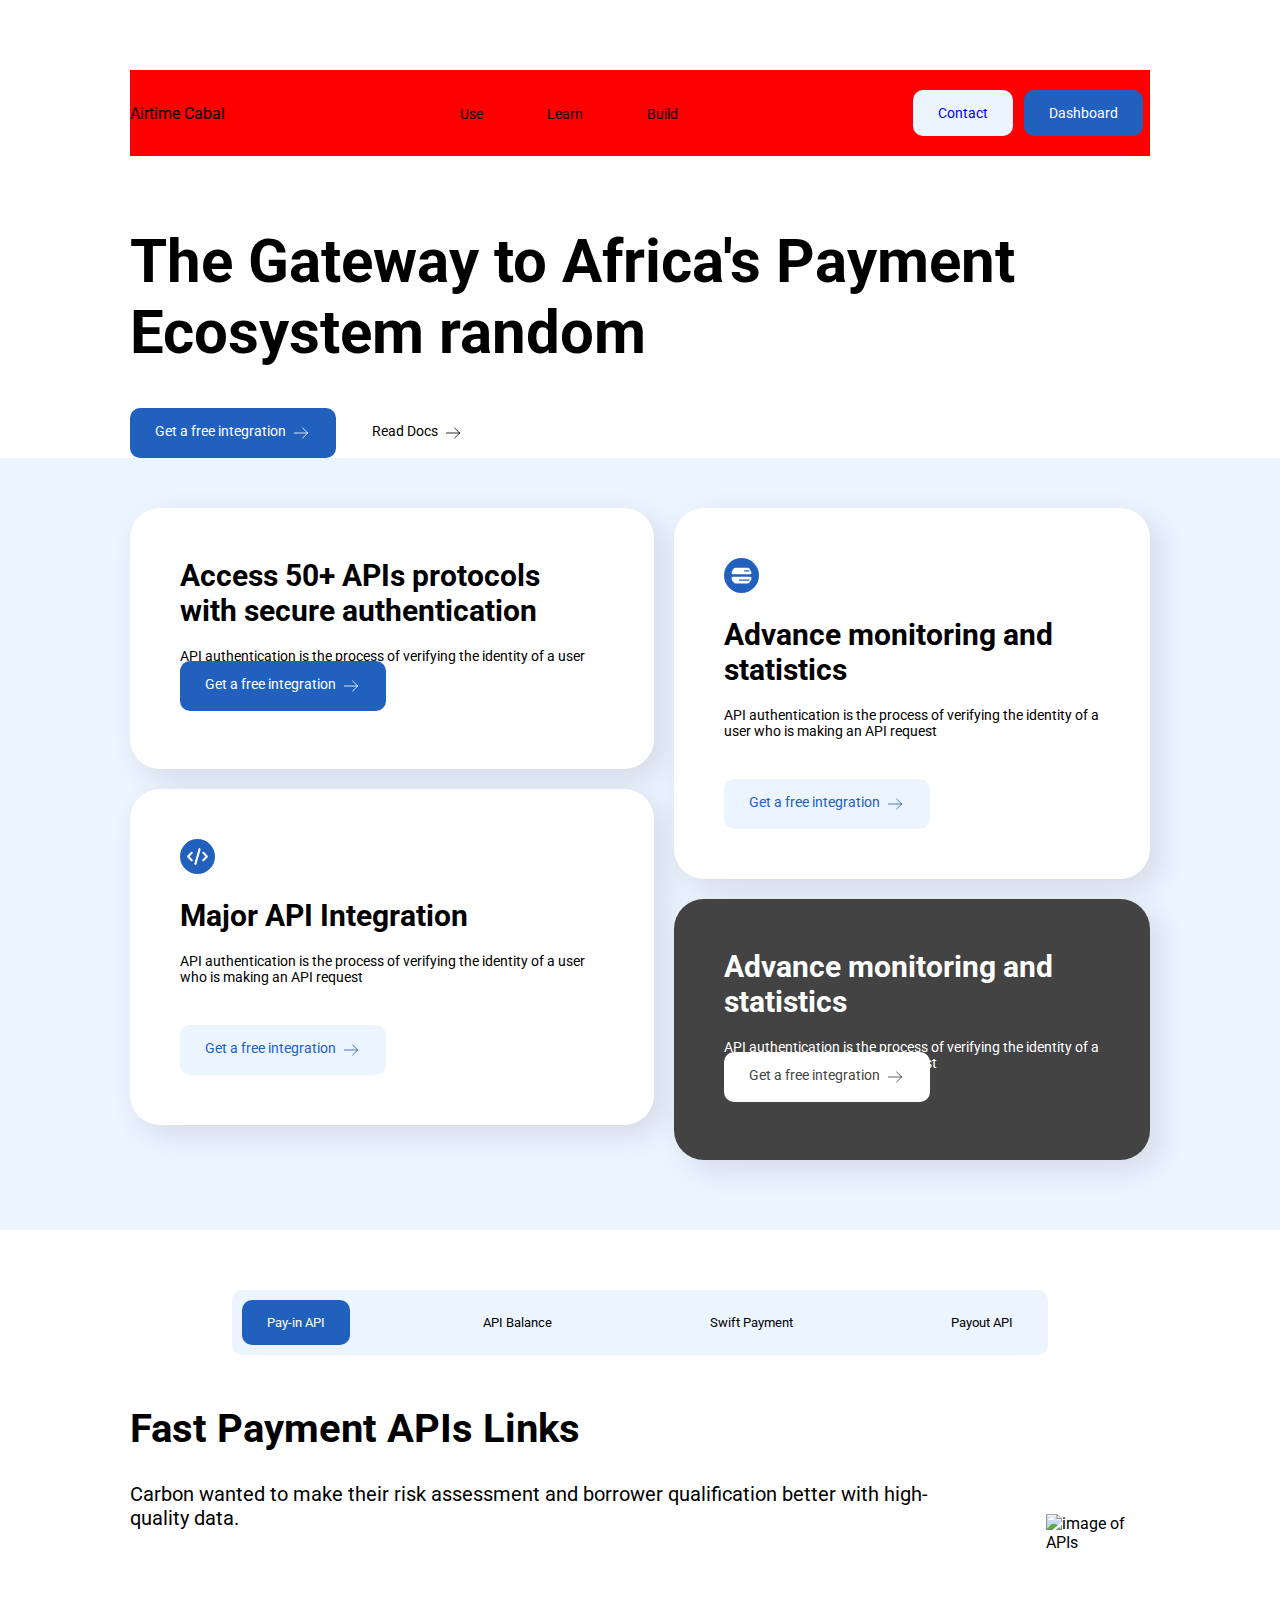
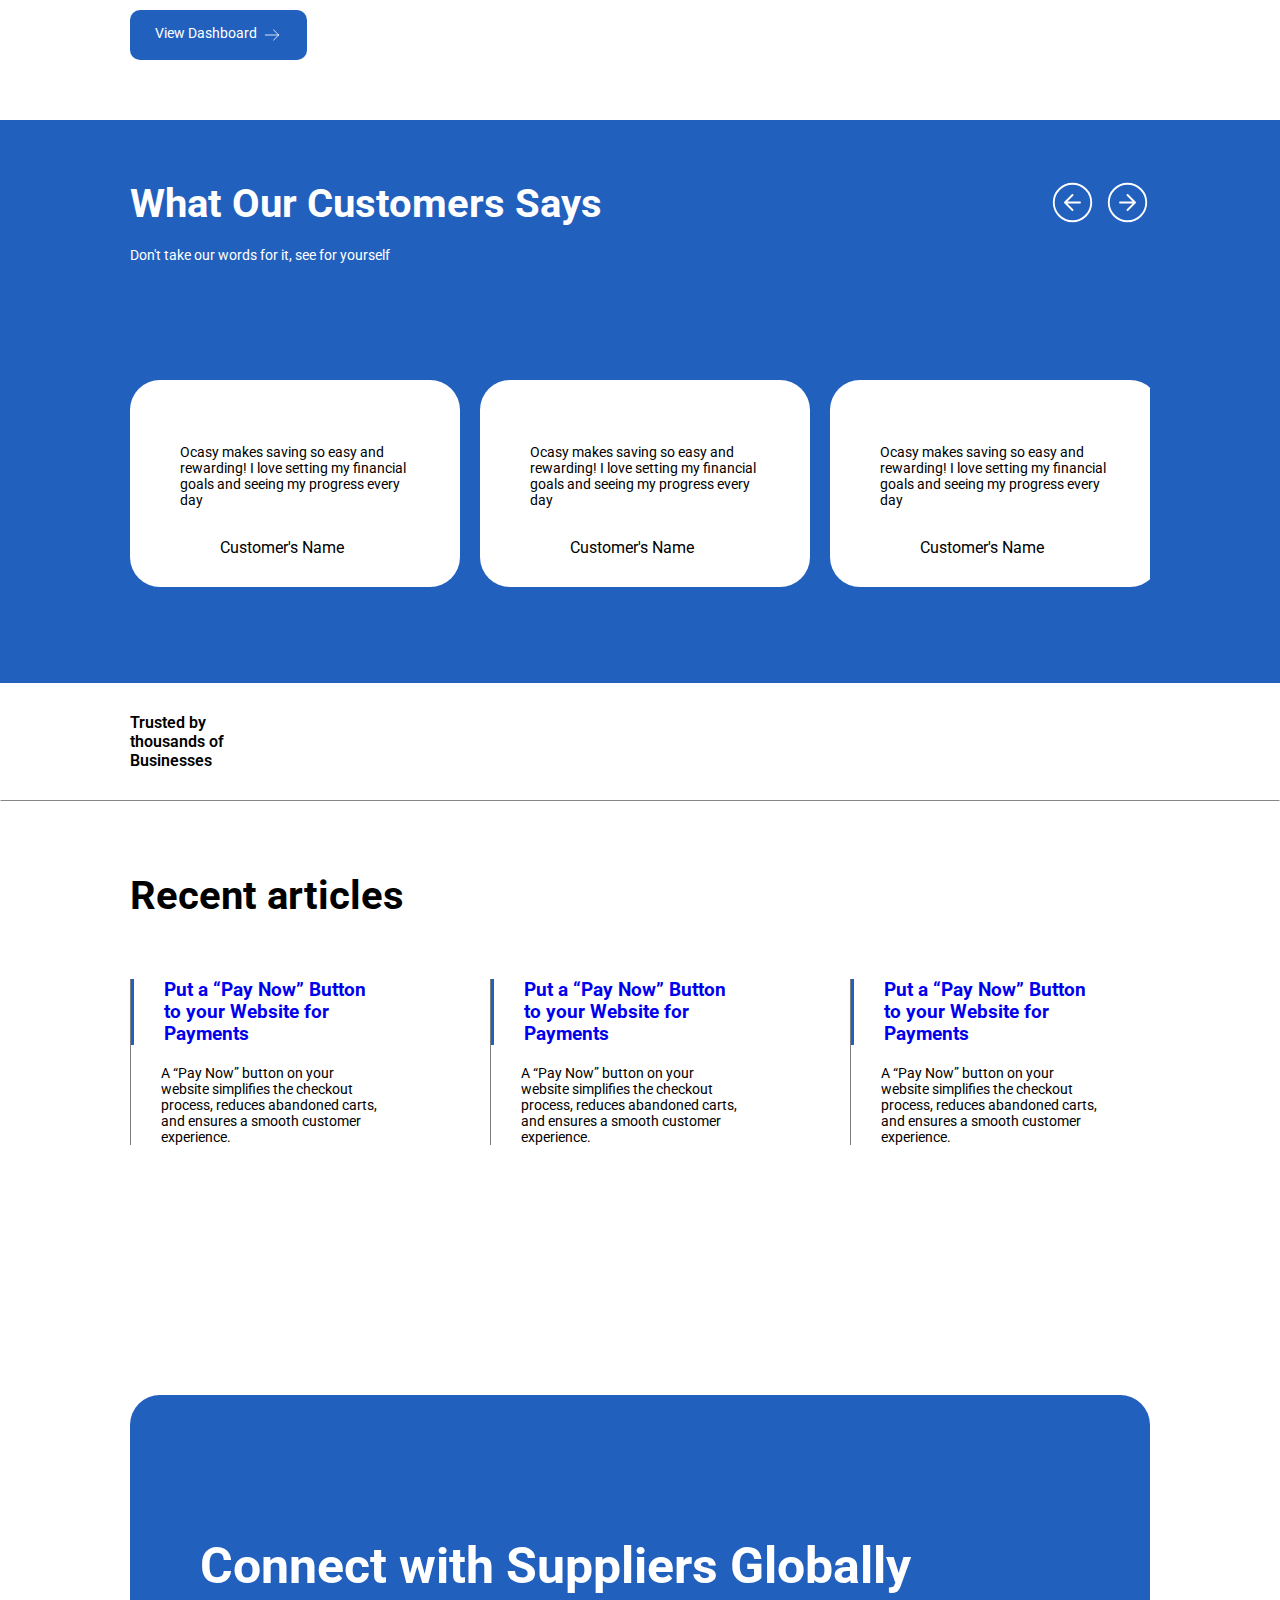
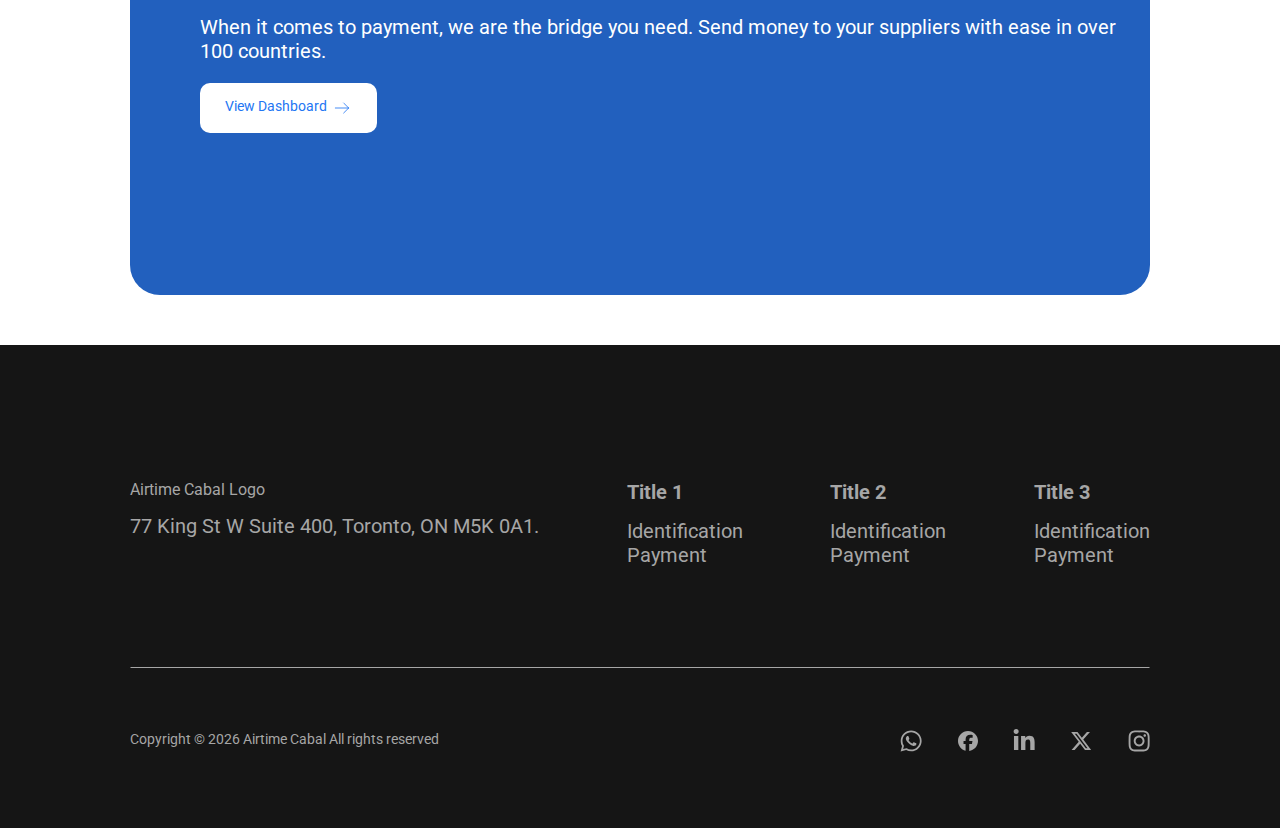
==== commit e1b3a940: "Add files via upload" ====
--- a/index.html
+++ b/index.html
@@ -3,156 +3,1405 @@
 <head>
     <meta charset="UTF-8">
     <meta name="viewport" content="width=device-width, initial-scale=1.0">
-    <link rel="stylesheet" href="https://cdnjs.cloudflare.com/ajax/libs/font-awesome/6.5.2/css/all.min.css" integrity="sha512-SnH5WK+bZxgPHs44uWIX+LLJAJ9/2PkPKZ5QiAj6Ta86w+fsb2TkcmfRyVX3pBnMFcV7oQPJkl9QevSCWr3W6A==" crossorigin="anonymous" referrerpolicy="no-referrer" />
-    <link rel="icon" href="logo.ico" type="image/x-icon">
-
+    <link rel="preconnect" href="https://fonts.googleapis.com">
+    <link rel="preconnect" href="https://fonts.gstatic.com" crossorigin>
+    <link href="https://fonts.googleapis.com/css2?family=Roboto:ital,wght@0,100..900;1,100..900&display=swap" rel="stylesheet">
+    <title>Airtime Cabal</title>
     <style>
-        @import url('https://fonts.googleapis.com/css2?family=Montserrat:ital,wght@0,100..900;1,100..900&display=swap');
+        :root {
+            --pryColor : #2260BE;
+            --pryColorLight : #ECF4FF;
+            --pryColor90Per : #0061f3;
+            --grey : #9E9E9E;
+        }
+        *{
+            padding: 0;
+            margin: 0;
+            box-sizing: border-box;
+            font-family: "Roboto", serif;
+        }
+        body{
+            background-color: #fff;
+        }
+        /* --- For fonts size --- */
+        p, a {
+            font-size: 14px;
+        }
+
+        h1{
+            font-size: 60px;
+            margin-bottom: 20px;
+            margin-right: 50px;
+        }
+        h2{
+            font-size: 40px;
+            margin-bottom: 20px;
+        }
+
+        /* -- This is for styling the Navigation section of the page  -- */
+
+        header {
+            position: sticky;
+            top: 0;
+            z-index: 99;
+            
+        }
+        header nav{
+            display: flex;
+            align-items: center;
+            justify-content: space-between;
+            margin: 70px 130px 0 130px;
+            background-color: red;
+            z-index: 99;
+            padding: 20px 0;
+            
+        }
+        .nav-menu {
+            display: contents;
+            align-items: center;
+            justify-content: space-between;
+            position: static;
+            /* flex-direction: row; */
+            /* justify-content: flex-end; */
+            transform: translateY(0);
+        }
+        .nav-links a{
+            margin: 0 30px;
+            color: #000;
+        }
+        .hamburger {
+            display: none;
+        }
+        a{
+            text-decoration: none;
+        }
+        a:visited {
+            color: inherit;
+        }
+        button{
+            padding: 15px 25px;
+            outline: none;
+            border: none;
+            border-radius: 10px;
+            transition: 0.5s all ease;
+        }
+        .nav-button button{
+            margin: 0 7px 0 0;
+        }
+        .nav-button button:nth-child(1){
+            background-color: var(--pryColorLight);
+            color: var(--pryColor);
+        }
+        .nav-button button:nth-child(2){
+            background-color: var(--pryColor);
+            color: #fff;
+            
+        }
+
+        /* -- This is for styling the Hero Section  -- */
+        .hero_section{
+            display: flex;
+            align-items: center;
+            justify-content: space-between;
+            margin: 70px 130px 0 130px;
+        }
+        .hero_image img{
+            width: 500px;
+        }
+        .hero_button button{
+            margin: 20px 7px 0 0;
+        }
+        .hero_button button:nth-child(1){
+            background-color: var(--pryColor);
+            color: #fff;
+        }
+        .hero_button button:nth-child(2){
+            background-color: #fff;
+            color: #000;
+        }
+
+        /* -- This is for Styling the Features Section  -- */
+        .features{
+            background-color: var(--pryColorLight);
+            padding: 50px 130px;
+        }
+        .Features_container {
+            display: grid;
+            column-gap: 20px;
+            row-gap: 20px;
+            grid-template-columns: auto auto;
+        }
+
+        .Features_container > div {
+            text-align: left;
+            
+        }
+        .Features_container > div > div {
+            background-color: #fff;
+            padding: 50px;
+            text-align: left; 
+            margin-bottom: 20px;
+            border-radius: 30px;
+            box-shadow: 10px 10px 30px rgba(0, 0, 0, 0.10);
+        }
+        .features_item span svg{
+            background-color: var(--pryColor);
+            width: 35px;
+            height: 35px;
+            padding: 7px;
+            border-radius: 100px;
+            fill: #fff;
+            margin-bottom: 20px;
+        }
+        .features_image {
+            position: relative;
+        }
+        .features_image img {
+            place-items: center;
+            width: 100%;
+        }
+        .Features_container > div:nth-child(1) > div:nth-child(1) button{
+            position: absolute;
+            bottom: 8px;
+        }
+        .Features_container > div:nth-child(2) > div:nth-child(2) button{
+            position: absolute;
+            bottom: 8px;
+        }
+        .Features_container > div > div button {
+            margin-top: 20px;
+        }
+        .Features_container > div > div p {
+            margin: 20px 0;
+        }
+        .Features_container > div > div h4 {
+            font-size: 30px;
+        }
+        .Features_container > div:nth-child(2) > div:nth-child(2) {
+            background-color: #434343;
+            color: #fff;
+        }
+
+        /* -- This is for stylng the API Features section -- */
+
+        .API_features{
+            display: flex;
+            flex-direction: column;
+            align-items: center;
+            justify-content: center;
+            place-items: center ;
+            margin: 60px 130px;
+        }
+        .F_header{
+            background-color: var(--pryColorLight);
+            padding: 10px;
+            display: flex;
+            align-items: center;
+            justify-content: space-between;
+            border-radius: 10px;
+            width: 80%;
+        }
+        .F_header button{
+            margin: 0 0px;
+            background-color: var(--pryColorLight);
+            cursor: pointer;
+        }
+        .F_header button.active {
+            background-color: var(--pryColor);
+            color: #fff;
+        }
+        .F_body{
+            display: flex;
+            align-items: center;
+            justify-content: space-between;
+            margin-top: 50px;
+        }
+        .F_body p{
+            font-size: 20px;
+            margin: 30px 0;
+        }
+        .F_body_text{
+            margin-right: 100px;
+        }
+        .F_body_text button{
+            margin-top: 50px;
+            background-color: var(--pryColor);
+        }
+        .F_body_image img{
+            width: 500px;
+        }
+
+        /* -- Styling the testimonials section -- */
+
+        .testimonials{
+            background-color: var(--pryColor);
+            padding: 40px 130px;
+            width: 100%;
+            display: flex;
+            flex-direction: column;
+            justify-content: center;
+        }
+        .tst_header{    
+            display: flex;
+            align-items:start ;
+            justify-content: space-between;
+            margin: 20px 0 60px 0;
+            color: #fff;
+        }
+        .tst_items{
+            display: flex;
+            align-items: center;
+            justify-content: space-between;
+            gap: 10px;
+            position: relative;
+            width: 100%;
+            height: 320px;
+            overflow: hidden;
+            transition: 0.5s all ease;
+        }
+        .tst_item{
+            background-color: #fff;
+            border-radius: 30px;
+            padding: 30px 50px;
+            /* cursor: pointer; */
+            width: 330px;
+            height: 1;
+            position: absolute;
+            transition: left 0.5s cubic-bezier(0.645, 0.045, 0.354, 1);
+            overflow: hidden;
+        }
+        .slider-item:nth-child(1){
+            left: calc(-330px + -20px);
+        }
+        .slider-item:nth-child(2){
+            left: 0;
+        }
+        .slider-item:nth-child(3){
+            left: calc(330px + 20px);
+        }
+        .slider-item:nth-child(4){
+            left: calc((330px + 20px) * 2);
+        }
+        .slider-item:nth-child(5){
+            left: calc((330px + 20px) * 3);
+        }
+        .slider-item:nth-child(6){
+            left: calc((330px + 20px) * 4);
+        }
+        .slider-item:nth-child(7){
+            left: calc((330px + 20px) * 5);
+        }
+        .slider-item:nth-child(8){
+            left: calc((330px + 20px) * 6);
+        }
+
+        .arrow_btn{
+            display: flex;
+            align-items: center;
+            gap: 10px;
+        }
+        .arrow_btn svg:hover{
+            fill: #151515;
+        }
+
+        /* --- Styling the Trusted partner section --- */
+
+        .trusted_partners{
+            display: flex;
+            align-items: center;
+            padding: 0px 130px;
+            overflow: hidden;
+        }
+        .trusted_partners_text {
+            padding: 30px 30px 30px 0;
+        }
+        .trusted_partners p{
+            font-size: 16px;
+            font-weight: 600;
+            width: 100px;
+        }
+
+        .logo_slider {
+            overflow-x: hidden;
+        }
+        .overflow {
+            display: flex;
+            padding: 8px 16px;
+            overflow: hidden;
+        }
+        .logo_wrapper {
+            display: flex;
+            justify-content: space-around;
+            animation: Logoloop 25s linear infinite;
+        }
+        .logo_item {
+            margin-left: 1px;
+            padding: 16px;
+            aspect-ratio: 30/9;
+            display: grid;
+            place-items: center;
+            border-radius: 5px;
+        }
+        .logo_item img {
+            width: 130px;
+            margin-inline: 28px;
+        }
+
+        @keyframes Logoloop {
+            from {  
+                transform: translateX(0);
+            }
+            to {
+                transform: translateX(-100%);
+            }
+        }
+
+        .hr1{
+            border-top: 0.5px solid #868686;
+            border-bottom: 1px solid #fff;
+            border-left: 1px solid #fff;
+            border-right: 1px solid #fff;
+        }
+
+
+        /* --- Styling the Article section --- */
+
+        .article_blogs{
+            padding: 20px 130px;
+            margin-top: 50px;
+        }
+        .article_blogs h2{
+            margin-bottom: 60px;
+        }
+        .article_items{
+            display: flex;
+            align-items: center;
+            justify-content: space-between;
+        }
+        .article{
+            width: 250px;
+            margin-right: 50px;
+        }
+        .article a{
+            font-size: inherit;
+        }
+        .article_snippet h3{
+            margin-bottom: 20px;
+            border-left: 3px solid var(--pryColor);
+            padding-left: 30px;
+        }
+        .article_snippet{
+            border-left: 1px solid #7E7E7E;
+        }
+        .article_snippet p{
+            margin-bottom: 20px;
+            padding-left: 30px;
+        }
+
+        /* -- This is for styling the Call To Action CTA footer region of the page -- */
+        .footer_CTA{
+            margin: 210px 130px 50px 130px;
+            background-color: var(--pryColor);
+            border-radius: 30px;
+            display: flex;
+            align-items: center;
+            justify-content: space-around;
+            height: 500px;
+        }
+        .CTA_image img {
+            margin-top: -190px;
+            margin-left: 50px;
+        }
+        .CTA_text {
+            margin: 0 0px;
+        }
+        .CTA_text h3 {
+            color: #fff;
+            font-size: 50px;
+            margin: 0 20px 20px 20px;
+        }
+        .CTA_text p{
+            color: #fff;
+            font-size: 20px;
+            margin: 0 30px 20px 20px;
+        }
+
+        .CTA_text button{
+            background-color: #fff;
+            margin: 0 20px 20px 20px;
+        }
+
+        /* -- This is for styling the Footer section of the page -- */
+        footer p{
+            font-size: 20px;
+            margin: 15px 0;
+        }
+        footer a{
+            padding-top: 10px;
+            font-size: 20px;
+        }
+        footer{
+            background-color: #151515;
+            padding: 20px 130px;
+            color: #A6A6A6;
+        }
+        .footer_links{
+            display: flex;
+            align-items: center;
+            justify-content: space-between;
+            margin: 100px 0;
+            color: #A6A6A6;
+        }
+        .footer_links a{
+            color: #A6A6A6;
+        }
+        .footer_below_hr {
+            display: flex;
+            align-items: center;
+            justify-content: space-between;
+            margin: 50px 0;
+        }
+        footer hr {
+            border-top: 1px solid #A6A6A6;
+            border-bottom: 1px solid #ffffff00;
+            border-left: 1px solid #ffffff00;
+            border-right: 1px solid #ffffff00;
+        }
+        .footer_icons svg{
+            fill: #A6A6A6;
+            cursor: pointer;
+            transition: 0.5s all ease;
+        }
+        .footer_icons svg:hover{
+            fill: #fff;
+        }
+        .footer_icons{
+            width: 250px;
+            display: flex;
+            justify-content: space-between;
+            align-items: center;
+        }
+        .footer_below_hr span {
+            font-size: 14px;
+        }
+
+
+
+        /* ------------------------------------------------- */
+        /* -------- Styling for smaller screens ------------ */
+        /* ------------------------------------------------- */
+
+        @media screen and (max-width: 1220px){
+
+            header nav{
+                margin: 70px 100px 0 100px;
+            }
+            .hero_section{
+                margin: 70px 100px 0 100px;
+            }
+            .features{
+                padding: 50px 100px;
+            }
+            .API_features{
+                margin: 60px 100px;
+            }
+            .testimonials{
+                padding: 40px 100px;
+            }
+            .trusted_partners{
+                padding: 0px 100px;
+            }
+            .article_blogs{
+                padding: 20px 100px;
+            }
+            .footer_CTA{
+                margin: 210px 100px 50px 100px;
+            }
+            .CTA_text h3 {
+                font-size: 40px;
+                margin: 0 30px 20px 20px;
+            }
+            footer{
+                padding: 20px 100px;
+            }
+
+        }
+        @media screen and (max-width: 1020px){
+            h1{
+                font-size: 50px;
+                margin-bottom: 20px;
+                margin-right: 50px;
+            }
+            header nav{
+                margin: 70px 60px 0 60px;
+            }
+            .hero_section{
+                margin: 70px 60px 0 60px;
+            }
+            .hero_image img{
+                width: 400px;
+            }
+            .features{
+                padding: 50px 60px;
+            }
+            .API_features{
+                margin: 60px 60px;
+            }
+            .testimonials{
+                padding: 40px 60px;
+            }
+            .trusted_partners{
+                padding: 0px 60px;
+            }
+            .article_blogs{
+                padding: 20px 60px;
+            }
+            .footer_CTA{
+                margin: 210px 60px 50px 60px;
+            }
+            .CTA_text h3 {
+                font-size: 40px;
+                margin: 0 20px 20px 20px;
+            }
+            footer{
+                padding: 20px 60px;
+            }
+        }
+        @media screen and (max-width: 900px){
+            /* Styling font size */
+            p, a {
+                font-size: 14px;
+            }
+            h1{
+                font-size: 42px;
+                margin-bottom: 20px;
+                margin-right: 50px;
+            }
+            h2{
+                font-size: 30px;
+                margin-bottom: 16px;
+            }
+
+            /* ---------Styling the Header/ Navigation menu */
+
+            header nav{
+                display: flex;
+                align-items: center;
+                justify-content: space-between;
+                margin: 30px 50px 0 50px;
+            }
+            .nav-menu {
+                display: none;
+                flex-direction: column;
+                align-items: center;
+                position: absolute;
+                top: 50px;
+                left: 0;
+                width: 100%;
+                transition: transform 0.3s ease;
+                transform: translateX(100%);
+                background-color: #fff;
+                padding: 30px;
+
+            }
+            .nav-links a{
+                display: flex;
+                flex-direction: column;
+                text-align: left;
+                margin: 20px 0;
+            }
+            .nav-menu.active {
+                display: flex;
+                transform: translateY(0);
+            }
+            .hamburger {
+                display: block;
+            }
+            .hamburger.active .bar:nth-child(2) {
+                opacity: 0;
+            }
+            .hamburger.active .bar:nth-child(1) {
+                -webkit-transform: translateY(8px) rotate(45deg);
+                transform: translateY(8px) rotate(45deg);
+            }
+            .hamburger.active .bar:nth-child(3) {
+                -webkit-transform: translateY(-8px) rotate(-45deg);
+                transform: translateY(-8px) rotate(-45deg);
+            }
+            .bar {
+                display: block;
+                width: 25px;
+                height: 3px;
+                margin: 5px auto;
+                -webkit-transition: all 0.3s ease-in-out;
+                transition: all 0.3s ease-in-out;
+                background-color: #424242;
+            }
+            /* --------End of styling for the Header/ Navigation */
+
+
+            .hero_section{
+                margin: 70px 60px 0 60px;
+            }
+            .hero_image img{
+                width: 350px;
+            }
+            .features{
+                padding: 50px 60px;
+            }
+            .Features_container > div > div {
+                padding: 30px;
+            }
+            .API_features{
+                margin: 60px 60px;
+            }
+            .F_header{
+                width: 90%;
+            }
+            .F_body_image img{
+                width: 300px;
+            }
+            .testimonials{
+                padding: 40px 60px;
+            }
+            .tst_header{    
+                margin: 20px 0 30px 0;
+            }
+            .trusted_partners{
+                padding: 0px 60px;
+            }
+            .trusted_partners_text {
+                padding: 15px 15px 15px 0;
+            }
+            .logo_item img {
+                width: 100px;
+                margin-inline: 18px;
+            }
+            .article{
+                width: 150px;
+                margin-right: 50px;
+            }
+            .article_blogs{
+                padding: 20px 60px;
+                margin-top: 20px;
+            }
+            .article_blogs h2{
+                margin-bottom: 30px;
+            }
+            .footer_CTA{
+                margin: 130px 60px 50px 60px;
+                height: 400px;
+            }
+            .CTA_image img {
+                margin-top: -200px;
+                margin-left: 30px;
+            }
+            .CTA_text h3 {
+                font-size: 30px;
+                margin: 0 20px 20px 20px;
+            }
+            .CTA_text p {
+                font-size: 14px;
+                margin: 0 30px 20px 20px;
+            }
+            footer{
+                padding: 20px 60px;
+            }
+            footer p{
+                font-size: 14px;
+                margin: 10px 0;
+            }
+            footer a{
+                padding-top: 10px;
+                font-size: 14px;
+            }
+            .footer_icons{
+                width: 180px;
+                display: flex;
+            }
+            .footer_links{
+                margin: 50px 0;
+                color: #A6A6A6;
+            }
+            .footer_below_hr {
+                margin: 50px 0;
+            }
+        }
+        @media screen and (max-width: 750px){
+            h1{
+                font-size: 35px;
+                margin-bottom: 20px;
+                margin-right: 50px;
+            }
+            header nav{
+                margin: 40px 30px 0 30px;
+            }
+            .hero_section{
+                display: flex;
+                flex-direction: column;
+                align-items: center;
+                justify-content: center;
+                margin: 40px 30px 0 30px;
+            }
+            .hero_image img{
+                width: 430px;
+                margin-top: 20px;
+                
+            }
+            .features{
+                padding: 50px 30px;
+            }
+            .Features_container {
+                display: flex;
+                flex-direction: column;
+            }
+            .Features_container > div > div h4 {
+                font-size: 24px;
+            }
+            .features_image img {
+                display: none;
+            }
+            .Features_container > div:nth-child(1) > div:nth-child(1) button{
+                position: relative;
+                bottom: 8px;
+            }
+            .Features_container > div:nth-child(2) > div:nth-child(2) button{
+                position: relative;
+                bottom: 8px;
+            }
+            .API_features{
+                margin: 40px 30px;
+            }
+            .F_body{
+                display: flex;
+                flex-direction: column;
+                align-items: center;
+                justify-content: center;
+                margin-top: 50px;
+            }
+            .F_header{
+                padding: 10px;
+                width: 100%;
+            }
+            .F_body_image img{
+                width: 100%;
+                margin: 20px 0;
+            }
+            .testimonials{
+                padding: 30px 30px;
+            }
+            .trusted_partners{
+                padding: 0px 30px;
+            }
+            .article{
+                width: inherit;
+                margin-right: 50px;
+            }
+            .article_blogs{
+                padding: 20px 30px;
+            }
+            .article_items{
+                display: flex;
+                flex-direction: column;
+                align-items: center;
+                justify-content: center;
+            }
+            .footer_CTA{
+                margin: 210px 30px 50px 30px;
+                display: flex;
+                flex-direction: column;
+                align-items: center;
+                justify-content: center;
+                height: 100%;
+            }
+            .CTA_image img {
+                margin-top: -180px;
+                margin-left: 50px;
+            }
+            footer{
+                padding: 20px 30px;
+            }
+        }
+        @media screen and (max-width: 500px){
+            button{
+                padding: 10px 15px;
+                outline: none;
+                border: none;
+                border-radius: 10px;
+            }
+            h1{
+                font-size: 24px;
+                margin-bottom: 20px;
+                margin-right: 50px;
+            }
+            h2 {
+                font-size: 24px;
+            }
+            h3 {
+                font-size: 20px;
+            }
+            header nav{
+                margin: 30px 20px 0 20px;
+            }
+            .hero_section{
+                margin: 40px 20px 0 20px;
+            }
+            .hero_image img{
+                width: 290px;
+                margin-top: 20px;
+            }
+            .features{
+                padding: 30px 20px;
+            }
+            .API_features{
+                margin: 30px 20px;
+            }
+            .F_body{
+                margin-top: 20px;
+            }
+            .F_header{
+                padding: 10px;
+                width: 100%;
+                display: flex;
+                align-items: center;
+                justify-content: space-between;
+                overflow: visible;
+            }
+            .F_header button{
+                background-color: var(--pryColorLight);
+                cursor: pointer;
+            }
+            .F_body{
+                margin-top: 30px;
+            }
+            .F_body p{
+                font-size: 14px;
+                margin: 15px 0;
+            }
+            .F_body_text button{
+                margin-top: 20px;
+            }
+            .testimonials{
+                padding: 20px;
+            }
+            .tst_item{
+                padding: 20px;
+                width: 330px;
+            }
+            .tst_header{    
+                margin: 20px 0;
+            }
+            .trusted_partners{
+                padding: 0px 20px;
+            }
+            .logo_item img {
+                width: 80px;
+                margin-inline: 10px;
+            }
+            .article{
+                width: inherit;
+                margin-bottom: 20px;
+            }
+            .article_blogs{
+                padding: 20px 30px;
+            }
+            .article_items{
+                display: flex;
+                flex-direction: column;
+                align-items: center;
+                justify-content: center;
+            }
+            .footer_CTA{
+                margin: 80px 20px 50px 20px;
+                height: 100%;
+            }
+            .footer_CTA h3{
+                font-size: 24px;
+            }
+            .CTA_image img {
+                margin-top: -100px;
+                margin-left: 50px;
+            }
+            footer{
+                padding: 20px 30px;
+            }
+            .footer_links{
+                display: flex;
+                flex-direction: column;
+                align-items: start;
+                justify-content: center;
+                margin: 10px 0;
+            }
+            .footer_below_hr {
+                display: flex;
+                flex-direction: column-reverse;
+                align-items: center;
+                justify-content: space-between;
+                margin: 20px 0;
+                gap: 20px;
+                text-align: center;
+            }
+        }
     </style>
-    <link rel="stylesheet" href="style.css">
-
-    <title>Abdulwahb Adamson</title>
-
-    
 </head>
 <body>
-    <nav> 
-        <div class="logo">
-            <a href="index.html"><img src="image/logo.svg" alt="" width="50px">A.A</a>
+    <header>
+        <nav>
+            <div class="logo">
+                Airtime Cabal
+            </div>
+            <div class="nav-menu">
+                <div class="nav-links">
+                    <a href="#">Use</a>
+                    <a href="#">Learn</a>
+                    <a href="#">Build</a>
+                </div>
+                <div class="nav-button">
+                    <button><a href="#">Contact</a></button>
+                    <button><a href="signin.html" style="color: #fff;">Dashboard</a></button>
+                </div>
+            </div>
+            <div class="hamburger" id="hamburger">
+                <span class="bar"></span>
+                <span class="bar"></span>
+                <span class="bar"></span>
+            </div>
+        </nav>
+    </header>
+    <!-- --------------This is the Hero section of the Landing page -------------- -->
+    <div class="hero_section">
+        <div class="hero-text&buttons">
+            <div>
+                <h1>The Gateway to Africa's Payment Ecosystem random </h1>
+            </div>
+            <div class="hero_button">
+                <button><a href="#" style="color: #fff; display: flex;">Get a free integration 
+                    <svg width="20px" height="20px" style="margin-left: 5px;" viewBox="0 0 24 24" fill="none" xmlns="http://www.w3.org/2000/svg">
+                    <path d="M4 12H20M20 12L14 6M20 12L14 18" stroke="#fff" stroke-width="1" stroke-linecap="round" stroke-linejoin="round"/>
+                    </svg></a>
+                </button>
+                <button><a href="#" style="color: #000; display: flex;">Read Docs 
+                    <svg width="20px" height="20px" style="margin-left: 5px;" viewBox="0 0 24 24" fill="none" xmlns="http://www.w3.org/2000/svg">
+                    <path d="M4 12H20M20 12L14 6M20 12L14 18" stroke="#000" stroke-width="1" stroke-linecap="round" stroke-linejoin="round"/>
+                    </svg></a>
+                </button>
+            </div>
         </div>
-        <div class="openMenu"><i class="fa fa-bars"></i></div>
-        <ul class="mainMenu">
-            
-            <li><a href="index.html">Home</a></li>
-            <li><a href="about.html">About</a></li>
-            <li><a href="https://www.behance.net/adamsonoladipupo" target="_blank">Behance</a></li>
-            <div class="closeMenu"><i class="fa fa-times"></i></div>
-            <span class="icons">
-                <a class="fab" href="https://www.linkedin.com/in/abdulwahabadamson/" target="_blank" rel="noopener noreferrer"><svg xmlns="http://www.w3.org/2000/svg" height="20" width="17.5" viewBox="0 0 448 512"><!--!Font Awesome Free 6.6.0 by @fontawesome - https://fontawesome.com License - https://fontawesome.com/license/free Copyright 2024 Fonticons, Inc.--><path fill="#fff" d="M416 32H31.9C14.3 32 0 46.5 0 64.3v383.4C0 465.5 14.3 480 31.9 480H416c17.6 0 32-14.5 32-32.3V64.3c0-17.8-14.4-32.3-32-32.3zM135.4 416H69V202.2h66.5V416zm-33.2-243c-21.3 0-38.5-17.3-38.5-38.5S80.9 96 102.2 96c21.2 0 38.5 17.3 38.5 38.5 0 21.3-17.2 38.5-38.5 38.5zm282.1 243h-66.4V312c0-24.8-.5-56.7-34.5-56.7-34.6 0-39.9 27-39.9 54.9V416h-66.4V202.2h63.7v29.2h.9c8.9-16.8 30.6-34.5 62.9-34.5 67.2 0 79.7 44.3 79.7 101.9V416z"/></svg></a>
-                <a class="fab" href="https://medium.com/@adamsonoladipupo" target="_blank" rel="noopener noreferrer"><svg xmlns="http://www.w3.org/2000/svg" height="20" width="25" viewBox="0 0 640 512"><!--!Font Awesome Free 6.6.0 by @fontawesome - https://fontawesome.com License - https://fontawesome.com/license/free Copyright 2024 Fonticons, Inc.--><path fill="#fff" d="M180.5 74.3C80.8 74.3 0 155.6 0 256S80.8 437.7 180.5 437.7 361 356.4 361 256 280.2 74.3 180.5 74.3zm288.3 10.6c-49.8 0-90.2 76.6-90.2 171.1s40.4 171.1 90.3 171.1 90.3-76.6 90.3-171.1H559C559 161.5 518.6 84.9 468.8 84.9zm139.5 17.8c-17.5 0-31.7 68.6-31.7 153.3s14.2 153.3 31.7 153.3S640 340.6 640 256C640 171.4 625.8 102.7 608.3 102.7z"/></svg></a>
-                <a class="fab" href="mailto:adamsonoladipupo@gmail.com"><svg xmlns="http://www.w3.org/2000/svg" height="20" width="20" viewBox="0 0 512 512"><!--!Font Awesome Free 6.6.0 by @fontawesome - https://fontawesome.com License - https://fontawesome.com/license/free Copyright 2024 Fonticons, Inc.--><path fill="#fff" d="M48 64C21.5 64 0 85.5 0 112c0 15.1 7.1 29.3 19.2 38.4L236.8 313.6c11.4 8.5 27 8.5 38.4 0L492.8 150.4c12.1-9.1 19.2-23.3 19.2-38.4c0-26.5-21.5-48-48-48L48 64zM0 176L0 384c0 35.3 28.7 64 64 64l384 0c35.3 0 64-28.7 64-64l0-208L294.4 339.2c-22.8 17.1-54 17.1-76.8 0L0 176z"/></svg></a>
-            </span>
-        </ul>
-    </nav>
-    <div class="section introduction " >
+        <div class="hero_image">
+            <img src="images/mobile.png" alt="">
+        </div>
+    </div>
+    <!-- This is the Features Section -->
+    <div class="features Features_container">
+        <div>
+            <div class="features_item">
+                <h4>Access 50+ APIs protocols with secure authentication</h4>
+                <p>API authentication is the process of verifying the identity of a user who is making an API request</p>
+                <div class="features_image">
+                    <div>
+                        <img src="images/image_buttons.png" alt="" >
+                    </div>
+                    <button style="background-color: var(--pryColor);"><a href="#" style="color: #fff; display: flex;">Get a free integration 
+                        <svg width="20px" height="20px" style="margin-left: 5px;" viewBox="0 0 24 24" fill="none" xmlns="http://www.w3.org/2000/svg">
+                        <path d="M4 12H20M20 12L14 6M20 12L14 18" stroke="#fff" stroke-width="1" stroke-linecap="round" stroke-linejoin="round"/>
+                        </svg></a>
+                    </button>
+                </div>
+            </div>
+            <div class="features_item">
+                <span>
+                    <svg xmlns="http://www.w3.org/2000/svg" height="20" width="25" viewBox="0 0 640 512"><!--!Font Awesome Free 6.7.2 by @fontawesome - https://fontawesome.com License - https://fontawesome.com/license/free Copyright 2025 Fonticons, Inc.--><path d="M392.8 1.2c-17-4.9-34.7 5-39.6 22l-128 448c-4.9 17 5 34.7 22 39.6s34.7-5 39.6-22l128-448c4.9-17-5-34.7-22-39.6zm80.6 120.1c-12.5 12.5-12.5 32.8 0 45.3L562.7 256l-89.4 89.4c-12.5 12.5-12.5 32.8 0 45.3s32.8 12.5 45.3 0l112-112c12.5-12.5 12.5-32.8 0-45.3l-112-112c-12.5-12.5-32.8-12.5-45.3 0zm-306.7 0c-12.5-12.5-32.8-12.5-45.3 0l-112 112c-12.5 12.5-12.5 32.8 0 45.3l112 112c12.5 12.5 32.8 12.5 45.3 0s12.5-32.8 0-45.3L77.3 256l89.4-89.4c12.5-12.5 12.5-32.8 0-45.3z"/></svg>
+                </span>
+                <h4>Major API Integration</h4>
+                <p>API authentication is the process of verifying the identity of a user who is making an API request</p>
+                <div class="features_image">
+                    <button style="background-color: var(--pryColorLight);"><a href="#" style="color: var(--pryColor); display: flex;">Get a free integration 
+                        <svg width="20px" height="20px" style="margin-left: 5px;" viewBox="0 0 24 24" fill="none" xmlns="http://www.w3.org/2000/svg">
+                        <path d="M4 12H20M20 12L14 6M20 12L14 18" stroke="#2260BE" stroke-width="1" stroke-linecap="round" stroke-linejoin="round"/>
+                        </svg></a>
+                    </button>
+                </div>
+            </div>
+        </div>
+        <div>
+            <div class="features_item">
+                <span>
+                    <svg xmlns="http://www.w3.org/2000/svg" height="20" width="20" viewBox="0 0 512 512"><!--!Font Awesome Free 6.7.2 by @fontawesome - https://fontawesome.com License - https://fontawesome.com/license/free Copyright 2025 Fonticons, Inc.--><path d="M448 160l-128 0 0-32 128 0 0 32zM48 64C21.5 64 0 85.5 0 112l0 64c0 26.5 21.5 48 48 48l416 0c26.5 0 48-21.5 48-48l0-64c0-26.5-21.5-48-48-48L48 64zM448 352l0 32-256 0 0-32 256 0zM48 288c-26.5 0-48 21.5-48 48l0 64c0 26.5 21.5 48 48 48l416 0c26.5 0 48-21.5 48-48l0-64c0-26.5-21.5-48-48-48L48 288z"/></svg>
+                </span>
+                <h4>Advance monitoring and statistics</h4>
+                <p>API authentication is the process of verifying the identity of a user who is making an API request</p>
+                <div class="features_image">
+                    <button style="background-color: var(--pryColorLight);"><a href="#" style="color: var(--pryColor); display: flex;">Get a free integration 
+                        <svg width="20px" height="20px" style="margin-left: 5px;" viewBox="0 0 24 24" fill="none" xmlns="http://www.w3.org/2000/svg">
+                        <path d="M4 12H20M20 12L14 6M20 12L14 18" stroke="#2260BE" stroke-width="1" stroke-linecap="round" stroke-linejoin="round"/>
+                        </svg></a>
+                    </button>
+                </div>
+            </div>
+            <div class="features_item">
+                <h4>Advance monitoring and statistics</h4>
+                <p>API authentication is the process of verifying the identity of a user who is making an API request</p>
+                <div class="features_image">
+                    <div>
+                        <img src="images/image_padlock.png" alt="">
+                    </div>
+                    <button style="background-color: #fff"><a href="#" style="color: #434343; display: flex;">Get a free integration 
+                        <svg width="20px" height="20px" style="margin-left: 5px;" viewBox="0 0 24 24" fill="none" xmlns="http://www.w3.org/2000/svg">
+                        <path d="M4 12H20M20 12L14 6M20 12L14 18" stroke="#434343" stroke-width="1" stroke-linecap="round" stroke-linejoin="round"/>
+                        </svg></a>
+                    </button>
+                </div>
+            </div>
+        </div>
+    </div>
+    <!-- API Features Section -->
+    <div class="API_features">
+        <div class="F_header F_buttons">
+            <button onclick="changeContent(1)">Pay-in API</button>
+            <button onclick="changeContent(2)">API Balance</button>
+            <button onclick="changeContent(3)">Swift Payment</button>
+            <button onclick="changeContent(4)">Payout API</button>
+        </div>
+        <div class="F_body">
+            <div class="F_body_text">
+                <h2 id="f_header">Fast Payment APIs Links</h2>
+                <p id="content">Carbon wanted to make their risk assessment and borrower qualification better with high-quality data.</p>
+                <button><a href="#" style="color: #fff; display: flex;">View Dashboard 
+                    <svg width="20px" height="20px" style="margin-left: 5px;" viewBox="0 0 24 24" fill="none" xmlns="http://www.w3.org/2000/svg">
+                    <path d="M4 12H20M20 12L14 6M20 12L14 18" stroke="#fff" stroke-width="1" stroke-linecap="round" stroke-linejoin="round"/>
+                    </svg></a>
+                </button>
+            </div>
+            <div class="F_body_image">
+                <img id="F_image" src="images/image5.png" alt="image of APIs">
+            </div>
+        </div>
+    </div>          
+    <!-- Testimonials Section -->
+    <div class="testimonials container">
+        <div class="tst_header">
+            <div>
+                <h2>What Our Customers Says</h2>
+                <p>Don't take our words for it, see for yourself</p>
+            </div>
+            <div class="arrow_btn">
+                <span class=" arrow_left fas fa-arrow-left" id="next_btn">
+                    <svg width="45px" height="45px" viewBox="0 0 24 24" fill="none" xmlns="http://www.w3.org/2000/svg">
+                        <path d="M12 8L8 12M8 12L12 16M8 12H16M22 12C22 17.5228 17.5228 22 12 22C6.47715 22 2 17.5228 2 12C2 6.47715 6.47715 2 12 2C17.5228 2 22 6.47715 22 12Z" stroke="currentColor" stroke-width="1" stroke-linecap="round" stroke-linejoin="round"/>
+                        </svg>
+                </span>
+                <span class="arrow_right fas fa-arrow-right" id="prev_btn">
+                    <svg width="45px" height="45px" viewBox="0 0 24 24" fill="none" xmlns="http://www.w3.org/2000/svg">
+                        <path d="M12 16L16 12M16 12L12 8M16 12H8M22 12C22 17.5228 17.5228 22 12 22C6.47715 22 2 17.5228 2 12C2 6.47715 6.47715 2 12 2C17.5228 2 22 6.47715 22 12Z" stroke="currentColor" stroke-width="1" stroke-linecap="round" stroke-linejoin="round"/>
+                        </svg>
+                </span>
+            </div>
+        </div>
+        <div class="tst_items slider">
+            <div class="tst_item slider-item">
+                <img src="images/customers logo.png" alt="" width="100px" style="margin-bottom: 30px;">
+                <p style="margin-bottom: 30px;">Ocasy makes saving so easy and rewarding! I love setting my financial goals and seeing my progress every day</p>
+                <div class="" style="display: flex; align-items: center;">
+                    <img src="images/customer 1.png" alt="" class="customer_image" width="40px">
+                    <span>Customer's Name</span>
+                </div>
+            </div>
+            <div class="tst_item slider-item">
+                <img src="images/customers logo 2.png" alt="" width="100px" style="margin-bottom: 30px;">
+                <p style="margin-bottom: 30px;">Ocasy makes saving so easy and rewarding! I love setting my financial goals and seeing my progress every day</p>
+                <div class="" style="display: flex; align-items: center;">
+                    <img src="images/customer 1.png" alt="" class="customer_image" width="40px">
+                    <span>Customer's Name</span>
+                </div>
+            </div>
+            <div class="tst_item slider-item">
+                <img src="images/customers logo 3.png" alt="" width="100px" style="margin-bottom: 30px;">
+                <p style="margin-bottom: 30px;">Ocasy makes saving so easy and rewarding! I love setting my financial goals and seeing my progress every day</p>
+                <div class="" style="display: flex; align-items: center;">
+                    <img src="images/customer 1.png" alt="" class="customer_image" width="40px">
+                    <span>Customer's Name</span>
+                </div>
+            </div>
+            <div class="tst_item slider-item">
+                <img src="images/customers logo 4.png" alt="" width="100px" style="margin-bottom: 30px;">
+                <p style="margin-bottom: 30px;">Ocasy makes saving so easy and rewarding! I love setting my financial goals and seeing my progress every day</p>
+                <div class="" style="display: flex; align-items: center;">
+                    <img src="images/customer 1.png" alt="" class="customer_image" width="40px">
+                    <span>Customer's Name</span>
+                </div>
+            </div>
+            <div class="tst_item slider-item">
+                <img src="images/customers logo 5.png" alt="" width="100px" style="margin-bottom: 30px;">
+                <p style="margin-bottom: 30px;">Ocasy makes saving so easy and rewarding! I love setting my financial goals and seeing my progress every day</p>
+                <div class="" style="display: flex; align-items: center;">  
+                    <img src="images/customer 1.png" alt="" class="customer_image" width="40px">
+                    <span>Customer's Name</span>
+                </div>
+            </div>
+            <div class="tst_item slider-item">
+                <img src="images/customers logo 3.png" alt="" width="100px" style="margin-bottom: 30px;">
+                <p style="margin-bottom: 30px;">Ocasy makes saving so easy and rewarding! I love setting my financial goals and seeing my progress every day</p>
+                <div class="" style="display: flex; align-items: center;">
+                    <img src="images/customer 1.png" alt="" class="customer_image" width="40px">
+                    <span>Customer's Name</span>
+                </div>
+            </div>
+        </div>
+    </div>
+    <!-- Trusted Partners section -->
+    <div class="trusted_partners">
+        <div class="trusted_partners_text">
+            <p>Trusted by thousands of Businesses</p>
+        </div>
+        <div class="trusted_partners_logo">
+            <div class="logo_slider">
+                <div class="overflow">
+                    <div class="logo_wrapper">
+                        <div class="logo_item">
+                            <img src="images/customers logo.png" alt="" width="100px">
+                        </div>
+                        <div class="logo_item">
+                            <img src="images/customers logo 2.png" alt="" width="100px">
+                        </div>
+                        <div class="logo_item">
+                            <img src="images/customers logo 3.png" alt="" width="100px">
+                        </div>
+                        <div class="logo_item">
+                            <img src="images/customers logo 4.png" alt="" width="100px">
+                        </div>
+                        <div class="logo_item">
+                            <img src="images/customers logo 5.png" alt="" width="100px">
+                        </div>
+                        <div class="logo_item">
+                            <img src="images/customers logo.png" alt="" width="100px">
+                        </div>
+                        <div class="logo_item">
+                            <img src="images/customers logo 4.png" alt="" width="100px">
+                        </div>
+                    </div>
+                    <div class="logo_wrapper">
+                        <div class="logo_item">
+                            <img src="images/customers logo.png" alt="" width="100px">
+                        </div>
+                        <div class="logo_item">
+                            <img src="images/customers logo 2.png" alt="" width="100px">
+                        </div>
+                        <div class="logo_item">
+                            <img src="images/customers logo 3.png" alt="" width="100px">
+                        </div>
+                        <div class="logo_item">
+                            <img src="images/customers logo 4.png" alt="" width="100px">
+                        </div>
+                        <div class="logo_item">
+                            <img src="images/customers logo 5.png" alt="" width="100px">
+                        </div>
+                        <div class="logo_item">
+                            <img src="images/customers logo.png" alt="" width="100px">
+                        </div>
+                        <div class="logo_item">
+                            <img src="images/customers logo 4.png" alt="" width="100px">
+                        </div>
+                    </div>
+                </div>
+            </div>
+        </div>
+    </div>
+    <hr class="hr1">
+    <div class="article_blogs">
+        <h2>Recent articles</h2>
+        <div class="article_items">
+            <div class="article">
+                <div class="article_snippet">
+                    <h3><a href="#">Put a “Pay Now” Button to your Website for Payments</a></h3>
+                    <p>A “Pay Now” button on your website simplifies the checkout process, reduces abandoned carts, and ensures a smooth customer experience. </p>
+                </div>
+            </div>
+            <div class="article">
+                <div class="article_snippet">
+                    <h3><a href="#">Put a “Pay Now” Button to your Website for Payments</a></h3>
+                    <p>A “Pay Now” button on your website simplifies the checkout process, reduces abandoned carts, and ensures a smooth customer experience. </p>
+                </div>
+            </div>
+            <div class="article">
+                <div class="article_snippet">
+                    <h3><a href="#">Put a “Pay Now” Button to your Website for Payments</a></h3>
+                    <p>A “Pay Now” button on your website simplifies the checkout process, reduces abandoned carts, and ensures a smooth customer experience. </p>
+                </div>
+            </div>
+        </div>
+    </div>
+    <div class="footer_CTA">
+        <div class="CTA_image hero_image">
+            <img src="images/mobile.png" alt="">
+        </div>
+        <div class="CTA_text">
+            <h3>Connect with Suppliers Globally</h3>
+            <p>When it comes to payment, we are the bridge you need. Send money to your suppliers with ease in over 100 countries.</p>
+            <button><a href="#" style="color: #2376F3; display: flex;">View Dashboard 
+                <svg width="20px" height="20px" style="margin-left: 5px;" viewBox="0 0 24 24" fill="none" xmlns="http://www.w3.org/2000/svg">
+                <path d="M4 12H20M20 12L14 6M20 12L14 18" stroke="#2376F3" stroke-width="1" stroke-linecap="round" stroke-linejoin="round"/>
+                </svg></a>
+            </button>
+        </div>
+    </div>
+    <footer>
+        <div class="footer_links">
+            <div class="footer_logo">
+                Airtime Cabal Logo
+                <p>77 King St W Suite 400, Toronto, ON M5K 0A1.</p>
+            </div>
+            <div>
+                <strong><p>Title 1</p></strong>
+                <a href="#">Identification</a><br>
+                <a href="#">Payment</a>
+            </div>
+            <div>
+                <strong><p>Title 2</p></strong>
+                <a href="#">Identification</a><br>
+                <a href="#">Payment</a>
+            </div>
+            <div>
+                <strong><p>Title 3</p></strong>
+                <a href="#">Identification</a><br>
+                <a href="#">Payment</a>
+            </div>
+        </div>
+        <hr>
+        <div class="footer_below_hr">
+            <div>
+                <span id="copyright" class="copyright"></span>
+            </div>
+            <div class="footer_icons">
+                <a href="#">
+                    <svg xmlns="http://www.w3.org/2000/svg" height="24" width="22.25" viewBox="0 0 448 512" ><!--!Font Awesome Free 6.7.2 by @fontawesome - https://fontawesome.com License - https://fontawesome.com/license/free Copyright 2025 Fonticons, Inc.--><path d="M380.9 97.1C339 55.1 283.2 32 223.9 32c-122.4 0-222 99.6-222 222 0 39.1 10.2 77.3 29.6 111L0 480l117.7-30.9c32.4 17.7 68.9 27 106.1 27h.1c122.3 0 224.1-99.6 224.1-222 0-59.3-25.2-115-67.1-157zm-157 341.6c-33.2 0-65.7-8.9-94-25.7l-6.7-4-69.8 18.3L72 359.2l-4.4-7c-18.5-29.4-28.2-63.3-28.2-98.2 0-101.7 82.8-184.5 184.6-184.5 49.3 0 95.6 19.2 130.4 54.1 34.8 34.9 56.2 81.2 56.1 130.5 0 101.8-84.9 184.6-186.6 184.6zm101.2-138.2c-5.5-2.8-32.8-16.2-37.9-18-5.1-1.9-8.8-2.8-12.5 2.8-3.7 5.6-14.3 18-17.6 21.8-3.2 3.7-6.5 4.2-12 1.4-32.6-16.3-54-29.1-75.5-66-5.7-9.8 5.7-9.1 16.3-30.3 1.8-3.7 .9-6.9-.5-9.7-1.4-2.8-12.5-30.1-17.1-41.2-4.5-10.8-9.1-9.3-12.5-9.5-3.2-.2-6.9-.2-10.6-.2-3.7 0-9.7 1.4-14.8 6.9-5.1 5.6-19.4 19-19.4 46.3 0 27.3 19.9 53.7 22.6 57.4 2.8 3.7 39.1 59.7 94.8 83.8 35.2 15.2 49 16.5 66.6 13.9 10.7-1.6 32.8-13.4 37.4-26.4 4.6-13 4.6-24.1 3.2-26.4-1.3-2.5-5-3.9-10.5-6.6z"/></svg>
+                </a>
+                <a href="#">
+                    <svg xmlns="http://www.w3.org/2000/svg" height="20" width="20" viewBox="0 0 512 512"><!--!Font Awesome Free 6.7.2 by @fontawesome - https://fontawesome.com License - https://fontawesome.com/license/free Copyright 2025 Fonticons, Inc.--><path d="M512 256C512 114.6 397.4 0 256 0S0 114.6 0 256C0 376 82.7 476.8 194.2 504.5V334.2H141.4V256h52.8V222.3c0-87.1 39.4-127.5 125-127.5c16.2 0 44.2 3.2 55.7 6.4V172c-6-.6-16.5-1-29.6-1c-42 0-58.2 15.9-58.2 57.2V256h83.6l-14.4 78.2H287V510.1C413.8 494.8 512 386.9 512 256h0z"/></svg>
+                </a>
+                <a href="#">
+                    <svg xmlns="http://www.w3.org/2000/svg" height="24" width="22.25" viewBox="0 0 448 512"><!--!Font Awesome Free 6.7.2 by @fontawesome - https://fontawesome.com License - https://fontawesome.com/license/free Copyright 2025 Fonticons, Inc.--><path d="M100.3 448H7.4V148.9h92.9zM53.8 108.1C24.1 108.1 0 83.5 0 53.8a53.8 53.8 0 0 1 107.6 0c0 29.7-24.1 54.3-53.8 54.3zM447.9 448h-92.7V302.4c0-34.7-.7-79.2-48.3-79.2-48.3 0-55.7 37.7-55.7 76.7V448h-92.8V148.9h89.1v40.8h1.3c12.4-23.5 42.7-48.3 87.9-48.3 94 0 111.3 61.9 111.3 142.3V448z"/></svg>
+                </a>
+                <a href="#">
+                    <svg xmlns="http://www.w3.org/2000/svg" height="24" width="22.25" viewBox="0 0 512 512"><!--!Font Awesome Free 6.7.2 by @fontawesome - https://fontawesome.com License - https://fontawesome.com/license/free Copyright 2025 Fonticons, Inc.--><path d="M389.2 48h70.6L305.6 224.2 487 464H345L233.7 318.6 106.5 464H35.8L200.7 275.5 26.8 48H172.4L272.9 180.9 389.2 48zM364.4 421.8h39.1L151.1 88h-42L364.4 421.8z"/></svg>
+                </a>
+                <a href="#">
+                    <svg xmlns="http://www.w3.org/2000/svg" height="24" width="22.25" viewBox="0 0 448 512"><!--!Font Awesome Free 6.7.2 by @fontawesome - https://fontawesome.com License - https://fontawesome.com/license/free Copyright 2025 Fonticons, Inc.--><path d="M224.1 141c-63.6 0-114.9 51.3-114.9 114.9s51.3 114.9 114.9 114.9S339 319.5 339 255.9 287.7 141 224.1 141zm0 189.6c-41.1 0-74.7-33.5-74.7-74.7s33.5-74.7 74.7-74.7 74.7 33.5 74.7 74.7-33.6 74.7-74.7 74.7zm146.4-194.3c0 14.9-12 26.8-26.8 26.8-14.9 0-26.8-12-26.8-26.8s12-26.8 26.8-26.8 26.8 12 26.8 26.8zm76.1 27.2c-1.7-35.9-9.9-67.7-36.2-93.9-26.2-26.2-58-34.4-93.9-36.2-37-2.1-147.9-2.1-184.9 0-35.8 1.7-67.6 9.9-93.9 36.1s-34.4 58-36.2 93.9c-2.1 37-2.1 147.9 0 184.9 1.7 35.9 9.9 67.7 36.2 93.9s58 34.4 93.9 36.2c37 2.1 147.9 2.1 184.9 0 35.9-1.7 67.7-9.9 93.9-36.2 26.2-26.2 34.4-58 36.2-93.9 2.1-37 2.1-147.8 0-184.8zM398.8 388c-7.8 19.6-22.9 34.7-42.6 42.6-29.5 11.7-99.5 9-132.1 9s-102.7 2.6-132.1-9c-19.6-7.8-34.7-22.9-42.6-42.6-11.7-29.5-9-99.5-9-132.1s-2.6-102.7 9-132.1c7.8-19.6 22.9-34.7 42.6-42.6 29.5-11.7 99.5-9 132.1-9s102.7-2.6 132.1 9c19.6 7.8 34.7 22.9 42.6 42.6 11.7 29.5 9 99.5 9 132.1s2.7 102.7-9 132.1z"/></svg>
+                </a>
+
+            </div>
+        </div>
+
+    </footer>
+
+    <script>
+        // Script for controlling the Toggling of the Navigation menu ////
+
+        const hamburger = document.querySelector(".hamburger");
+        const navMenu = document.querySelector(".nav-menu");
+        const navLink = document.querySelectorAll(".nav-link");
         
-        <h1>I design innovative digital products that effectively align user needs with business objectives.</h1><br>
-        <p>Previously — worked @ Rhetorex Communication </p> <br>
-        <button class="myButton"><a href="about.html" >
-            More About Me</a></button>
-
-        <button  class="myButton2"><a href="mailto:adamsonoladipupo@gmail.com" style="color: #0a2635;">Let's Connect</a></button>
+        hamburger.addEventListener("click", mobileMenu);
+        navLink.forEach(n => n.addEventListener("click", closeMenu));
         
-    </div>
-    <br>
-    <section class=" section works">
-
-        <a href="#" class="workcard">
-            <img src="image/localSwap.webp" alt="" class="">
-            <div class="caption tooltip ">
-                
-                <h2 class="tooltip">
-                    <span class="tooltiptext">Project in Progress! </span>
-                    Crypto-Fiat Swap</h2>
-                <p>User Research, UI Design & Brand Identity Design</p>
-            </div>
-        </a>
+        function mobileMenu() {
+            hamburger.classList.toggle("active");
+            navMenu.classList.toggle("active");
+        }
         
-        <a href="algoasset.html" class="workcard">
-                <img src="Work/Algoassets/Algoassets.gif" alt="">
-                <div class="caption">
-                    <h2>Algoassets</h2>
-                    <p>User Research and User Interface Design</p>
-                </div>
-        </a>
-
-        <a href="foodapp.html" class="workcard">
-            <img src="Work/Food app/Food app.png" alt="">
-            <div class="caption">
-                <h2>Tasty Fingers</h2>
-                <p>User Interface and Experience Design</p>
-            </div>
-        </a>
-
-        <a href="knead.html" class="workcard">
-            <img src="Work/Knead Token/Gif Knead token.gif" alt="">
-            <div class="caption">
-                <h2>Knead Token</h2>
-                <p>Brand and Visual Design, </p>
-            </div>
-        </a>
-
+        function closeMenu() {
+            hamburger.classList.remove("active");
+            navMenu.classList.remove("active");
+        }
+
+        // JavaScript code for controlling the customer review section ////
         
-
+        // Reference To Buttons
+        var btnLeft = document.getElementById('prev_btn');
+        var btnRight = document.getElementById('next_btn');
         
+        // Reference To Slider
+        var slider = document.querySelector('.container .slider');
         
+        btnRight.addEventListener('click', nextSlide);
+        function nextSlide(){
+            slider.appendChild(slider.firstElementChild);
+        }
         
-    </section>
-
-    <footer class="section footer">
-        <div class="">
-            <span class="footerIcon">
-                <a class="fab" href="https://www.linkedin.com/in/abdulwahabadamson/" target="_blank" rel="noopener noreferrer"><svg xmlns="http://www.w3.org/2000/svg" height="16" width="13.5" viewBox="0 0 448 512"><!--!Font Awesome Free 6.6.0 by @fontawesome - https://fontawesome.com License - https://fontawesome.com/license/free Copyright 2024 Fonticons, Inc.--><path fill="#0a2635" d="M416 32H31.9C14.3 32 0 46.5 0 64.3v383.4C0 465.5 14.3 480 31.9 480H416c17.6 0 32-14.5 32-32.3V64.3c0-17.8-14.4-32.3-32-32.3zM135.4 416H69V202.2h66.5V416zm-33.2-243c-21.3 0-38.5-17.3-38.5-38.5S80.9 96 102.2 96c21.2 0 38.5 17.3 38.5 38.5 0 21.3-17.2 38.5-38.5 38.5zm282.1 243h-66.4V312c0-24.8-.5-56.7-34.5-56.7-34.6 0-39.9 27-39.9 54.9V416h-66.4V202.2h63.7v29.2h.9c8.9-16.8 30.6-34.5 62.9-34.5 67.2 0 79.7 44.3 79.7 101.9V416z"/></svg></a>
-                <a class="fab" href="https://medium.com/@adamsonabdulwahab" target="_blank" rel="noopener noreferrer"><svg xmlns="http://www.w3.org/2000/svg" height="16" width="21" viewBox="0 0 640 512"><!--!Font Awesome Free 6.6.0 by @fontawesome - https://fontawesome.com License - https://fontawesome.com/license/free Copyright 2024 Fonticons, Inc.--><path fill="#0a2635" d="M180.5 74.3C80.8 74.3 0 155.6 0 256S80.8 437.7 180.5 437.7 361 356.4 361 256 280.2 74.3 180.5 74.3zm288.3 10.6c-49.8 0-90.2 76.6-90.2 171.1s40.4 171.1 90.3 171.1 90.3-76.6 90.3-171.1H559C559 161.5 518.6 84.9 468.8 84.9zm139.5 17.8c-17.5 0-31.7 68.6-31.7 153.3s14.2 153.3 31.7 153.3S640 340.6 640 256C640 171.4 625.8 102.7 608.3 102.7z"/></svg></a>
-                <a class="fab" href="mailto:adamsonoladipupo@gmail.com"><svg xmlns="http://www.w3.org/2000/svg" height="16" width="16" viewBox="0 0 512 512"><!--!Font Awesome Free 6.6.0 by @fontawesome - https://fontawesome.com License - https://fontawesome.com/license/free Copyright 2024 Fonticons, Inc.--><path fill="#0a2635" d="M48 64C21.5 64 0 85.5 0 112c0 15.1 7.1 29.3 19.2 38.4L236.8 313.6c11.4 8.5 27 8.5 38.4 0L492.8 150.4c12.1-9.1 19.2-23.3 19.2-38.4c0-26.5-21.5-48-48-48L48 64zM0 176L0 384c0 35.3 28.7 64 64 64l384 0c35.3 0 64-28.7 64-64l0-208L294.4 339.2c-22.8 17.1-54 17.1-76.8 0L0 176z"/></svg></a>
-            </span>
-        </div>
-        <span id="copyright" class="copyright"></span>
-    </footer>
-    
-
-    <script>
-        const mainMenu = document.querySelector('.mainMenu');
-const closeMenu = document.querySelector('.closeMenu');
-const openMenu = document.querySelector('.openMenu');
-const menu_items = document.querySelectorAll('nav .mainMenu li a');
-
-
-
-
-openMenu.addEventListener('click',show);
-closeMenu.addEventListener('click',close);
-
-// close menu when you click on a menu item 
-menu_items.forEach(item => {
-    item.addEventListener('click',function(){
-        close();
-    })
-})
-
-function show(){
-    mainMenu.style.display = 'flex';
-    mainMenu.style.top = '0';
-}
-function close(){
-    mainMenu.style.top = '-100%';
-}
+        btnLeft.addEventListener('click', prevSlide);
+        function prevSlide(){
+            slider.prepend(slider.lastElementChild);
+        }
+        
+        // Auto Sliding
+        function autoSlide(){
+            deleteInterval = setInterval(timer, 4000); // 4000 mile sec = 4 sec
+            function timer(){
+                nextSlide();
+            }
+        }
+        autoSlide();
+        
+        // Stop Auto Sliding When Mouse is Over
+        slider.addEventListener('mouseover', deleteAutoSliding);
+        btnRight.addEventListener('mouseover', deleteAutoSliding);
+        btnLeft.addEventListener('mouseover', deleteAutoSliding);
+        
+        function deleteAutoSliding(){
+            clearInterval(deleteInterval);
+        }
+        
+        // Resume Auto Sliding When Mouse is Out
+        slider.addEventListener('mouseout', autoSlide);
+        btnRight.addEventListener('mouseout', autoSlide);
+        btnLeft.addEventListener('mouseout', autoSlide);
+
+
+        // JavaScript code for controlling the Dynamic Content Swithcing on the API Features section ////
+
+        window.onload = function() {
+                changeContent(1);
+            };
+
+        function changeContent(buttonNumber) {
+            const f_header = document.getElementById("f_header");
+            const F_image = document.getElementById("F_image");
+            const content = document.getElementById("content");
+            const F_buttons = document.querySelectorAll('.F_buttons button');
+
+            // Reset all buttons' active state
+            F_buttons.forEach(button => button.classList.remove('active'));
+
+            // Set the active class to the clicked button
+            F_buttons[buttonNumber - 1].classList.add('active');
+
+            // Change content based on button clicked
+            if (buttonNumber === 1) {
+                f_header.textContent = "Fast Payment APIs Links";
+                F_image.src = "images/image5.png";
+                content.textContent = "Carbon wanted to make their risk assessment and borrower qualification better with high-quality data.";
+            } else if (buttonNumber === 2) {
+                f_header.textContent = "Seamless API Integration for Your Balance Management";
+                F_image.src = "images/image6.png";
+                content.textContent = "Our API helps users manage their account balances more efficiently by providing real-time tracking and balance updates.";
+            } else if (buttonNumber === 3) {
+                f_header.textContent = "Instant Transfers with Swift Payment APIs";
+                F_image.src = "images/image7.png";
+                content.textContent = "Swift Payment APIs allow businesses to process transactions quickly, ensuring fast and reliable payments across global markets.";
+            } else if (buttonNumber === 4) {
+                f_header.textContent = "Efficient Pay-out Solutions with Our API";
+                F_image.src = "images/image8.png";
+                content.textContent = "Pay-out API provides a secure way for businesses to send payments and disburse funds to recipients, ensuring timely transactions.";
+            }
+        }
+
+        // The script for controlling the copyright  ////
+
+        document.addEventListener("DOMContentLoaded", function() {
+            const currentYear = new Date().getFullYear();
+            const copyrightText = `Copyright © ${currentYear} Airtime Cabal  All rights reserved`;
+            document.getElementById("copyright").textContent = copyrightText;
+        });
 
     </script>
-
-<!-- For automatically copyig my email when clickedon -->
-<script>
-    function copyEmail() {
-        var emailField = document.getElementById("email");
-        emailField.select();
-        emailField.setSelectionRange(0, 99999); // For mobile devices
-
-        // Copy the text inside the text field
-        document.execCommand("copy");
-
-        // Alert or message to notify the user
-        alert("Email copied: " + emailField.value);
-    }
-
-
-
-    // the script for controlling the copyright 
-
-    document.addEventListener("DOMContentLoaded", function() {
-        const currentYear = new Date().getFullYear();
-        const copyrightText = `Copyright © ${currentYear} Abdulwahab Adamson`;
-        document.getElementById("copyright").textContent = copyrightText;
-    });
-</script>
 </body>
 </html>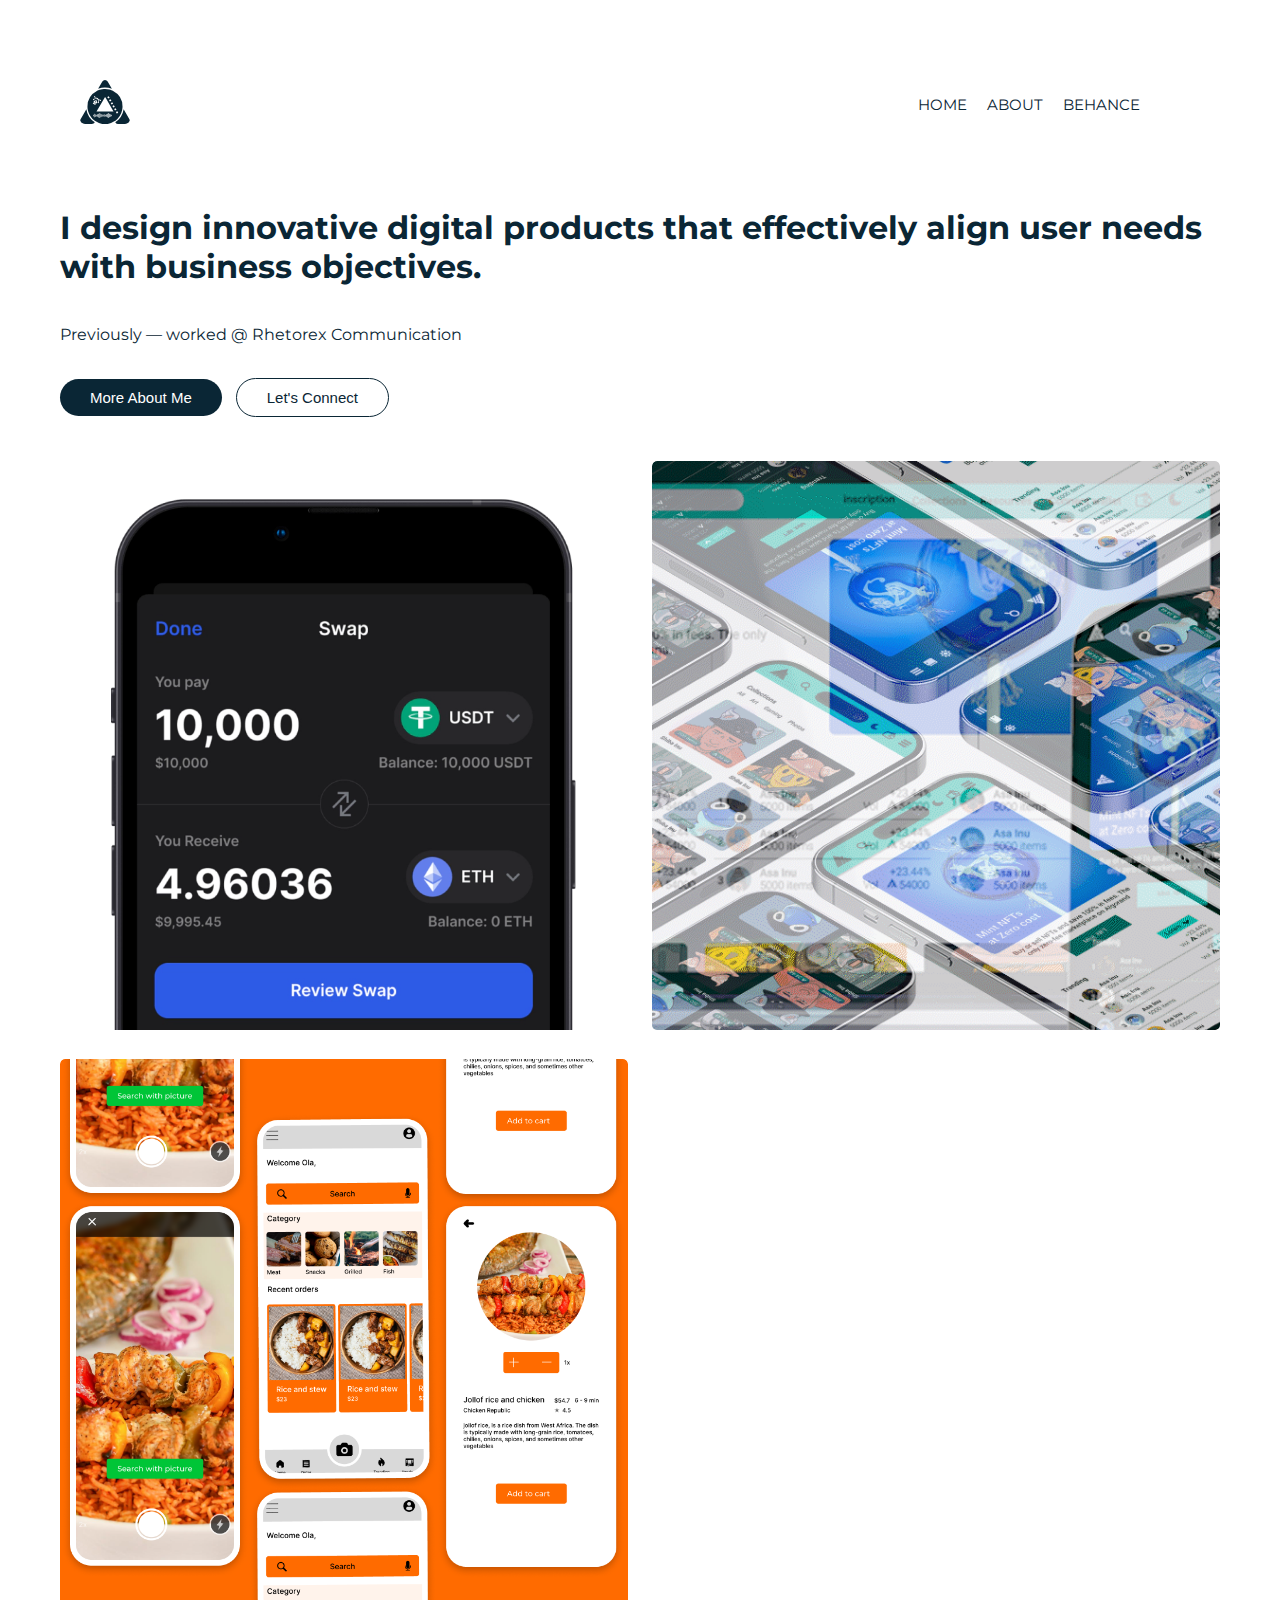
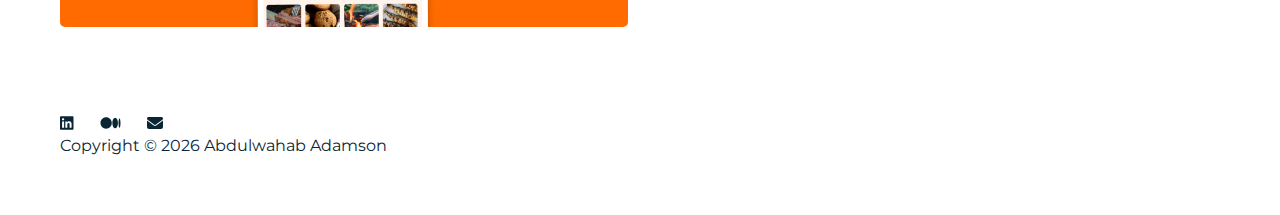
==== commit 91470e07: "Add files via upload" ====
--- a/index.html
+++ b/index.html
@@ -3,1405 +3,156 @@
 <head>
     <meta charset="UTF-8">
     <meta name="viewport" content="width=device-width, initial-scale=1.0">
-    <link rel="preconnect" href="https://fonts.googleapis.com">
-    <link rel="preconnect" href="https://fonts.gstatic.com" crossorigin>
-    <link href="https://fonts.googleapis.com/css2?family=Roboto:ital,wght@0,100..900;1,100..900&display=swap" rel="stylesheet">
-    <title>Airtime Cabal</title>
+    <link rel="stylesheet" href="https://cdnjs.cloudflare.com/ajax/libs/font-awesome/6.5.2/css/all.min.css" integrity="sha512-SnH5WK+bZxgPHs44uWIX+LLJAJ9/2PkPKZ5QiAj6Ta86w+fsb2TkcmfRyVX3pBnMFcV7oQPJkl9QevSCWr3W6A==" crossorigin="anonymous" referrerpolicy="no-referrer" />
+    <link rel="icon" href="logo.ico" type="image/x-icon">
+
     <style>
-        :root {
-            --pryColor : #2260BE;
-            --pryColorLight : #ECF4FF;
-            --pryColor90Per : #0061f3;
-            --grey : #9E9E9E;
-        }
-        *{
-            padding: 0;
-            margin: 0;
-            box-sizing: border-box;
-            font-family: "Roboto", serif;
-        }
-        body{
-            background-color: #fff;
-        }
-        /* --- For fonts size --- */
-        p, a {
-            font-size: 14px;
-        }
+        @import url('https://fonts.googleapis.com/css2?family=Montserrat:ital,wght@0,100..900;1,100..900&display=swap');
+    </style>
+    <link rel="stylesheet" href="style.css">
 
-        h1{
-            font-size: 60px;
-            margin-bottom: 20px;
-            margin-right: 50px;
-        }
-        h2{
-            font-size: 40px;
-            margin-bottom: 20px;
-        }
+    <title>Abdulwahb Adamson</title>
 
-        /* -- This is for styling the Navigation section of the page  -- */
+    
+</head>
+<body>
+    <nav> 
+        <div class="logo">
+            <a href="index.html"><img src="image/logo.svg" alt="" width="50px">A.A</a>
+        </div>
+        <div class="openMenu"><i class="fa fa-bars"></i></div>
+        <ul class="mainMenu">
+            
+            <li><a href="index.html">Home</a></li>
+            <li><a href="about.html">About</a></li>
+            <li><a href="https://www.behance.net/abdulwahabadamson" target="_blank">Behance</a></li>
+            <div class="closeMenu"><i class="fa fa-times"></i></div>
+            <span class="icons">
+                <a class="fab" href="https://www.linkedin.com/in/abdulwahabadamson/" target="_blank" rel="noopener noreferrer"><svg xmlns="http://www.w3.org/2000/svg" height="20" width="17.5" viewBox="0 0 448 512"><!--!Font Awesome Free 6.6.0 by @fontawesome - https://fontawesome.com License - https://fontawesome.com/license/free Copyright 2024 Fonticons, Inc.--><path fill="#fff" d="M416 32H31.9C14.3 32 0 46.5 0 64.3v383.4C0 465.5 14.3 480 31.9 480H416c17.6 0 32-14.5 32-32.3V64.3c0-17.8-14.4-32.3-32-32.3zM135.4 416H69V202.2h66.5V416zm-33.2-243c-21.3 0-38.5-17.3-38.5-38.5S80.9 96 102.2 96c21.2 0 38.5 17.3 38.5 38.5 0 21.3-17.2 38.5-38.5 38.5zm282.1 243h-66.4V312c0-24.8-.5-56.7-34.5-56.7-34.6 0-39.9 27-39.9 54.9V416h-66.4V202.2h63.7v29.2h.9c8.9-16.8 30.6-34.5 62.9-34.5 67.2 0 79.7 44.3 79.7 101.9V416z"/></svg></a>
+                <a class="fab" href="https://medium.com/@adamsonoladipupo" target="_blank" rel="noopener noreferrer"><svg xmlns="http://www.w3.org/2000/svg" height="20" width="25" viewBox="0 0 640 512"><!--!Font Awesome Free 6.6.0 by @fontawesome - https://fontawesome.com License - https://fontawesome.com/license/free Copyright 2024 Fonticons, Inc.--><path fill="#fff" d="M180.5 74.3C80.8 74.3 0 155.6 0 256S80.8 437.7 180.5 437.7 361 356.4 361 256 280.2 74.3 180.5 74.3zm288.3 10.6c-49.8 0-90.2 76.6-90.2 171.1s40.4 171.1 90.3 171.1 90.3-76.6 90.3-171.1H559C559 161.5 518.6 84.9 468.8 84.9zm139.5 17.8c-17.5 0-31.7 68.6-31.7 153.3s14.2 153.3 31.7 153.3S640 340.6 640 256C640 171.4 625.8 102.7 608.3 102.7z"/></svg></a>
+                <a class="fab" href="mailto:adamsonoladipupo@gmail.com"><svg xmlns="http://www.w3.org/2000/svg" height="20" width="20" viewBox="0 0 512 512"><!--!Font Awesome Free 6.6.0 by @fontawesome - https://fontawesome.com License - https://fontawesome.com/license/free Copyright 2024 Fonticons, Inc.--><path fill="#fff" d="M48 64C21.5 64 0 85.5 0 112c0 15.1 7.1 29.3 19.2 38.4L236.8 313.6c11.4 8.5 27 8.5 38.4 0L492.8 150.4c12.1-9.1 19.2-23.3 19.2-38.4c0-26.5-21.5-48-48-48L48 64zM0 176L0 384c0 35.3 28.7 64 64 64l384 0c35.3 0 64-28.7 64-64l0-208L294.4 339.2c-22.8 17.1-54 17.1-76.8 0L0 176z"/></svg></a>
+            </span>
+        </ul>
+    </nav>
+    <div class="section introduction " >
+        
+        <h1>I design innovative digital products that effectively align user needs with business objectives.</h1><br>
+        <p>Previously — worked @ Rhetorex Communication </p> <br>
+        <button class="myButton"><a href="about.html" >
+            More About Me</a></button>
 
-        header {
-            position: sticky;
-            top: 0;
-            z-index: 99;
-            
-        }
-        header nav{
-            display: flex;
-            align-items: center;
-            justify-content: space-between;
-            margin: 70px 130px 0 130px;
-            background-color: red;
-            z-index: 99;
-            padding: 20px 0;
-            
-        }
-        .nav-menu {
-            display: contents;
-            align-items: center;
-            justify-content: space-between;
-            position: static;
-            /* flex-direction: row; */
-            /* justify-content: flex-end; */
-            transform: translateY(0);
-        }
-        .nav-links a{
-            margin: 0 30px;
-            color: #000;
-        }
-        .hamburger {
-            display: none;
-        }
-        a{
-            text-decoration: none;
-        }
-        a:visited {
-            color: inherit;
-        }
-        button{
-            padding: 15px 25px;
-            outline: none;
-            border: none;
-            border-radius: 10px;
-            transition: 0.5s all ease;
-        }
-        .nav-button button{
-            margin: 0 7px 0 0;
-        }
-        .nav-button button:nth-child(1){
-            background-color: var(--pryColorLight);
-            color: var(--pryColor);
-        }
-        .nav-button button:nth-child(2){
-            background-color: var(--pryColor);
-            color: #fff;
-            
-        }
+        <button  class="myButton2"><a href="mailto:adamsonoladipupo@gmail.com" style="color: #0a2635;">Let's Connect</a></button>
+        
+    </div>
+    <br>
+    <section class=" section works">
 
-        /* -- This is for styling the Hero Section  -- */
-        .hero_section{
-            display: flex;
-            align-items: center;
-            justify-content: space-between;
-            margin: 70px 130px 0 130px;
-        }
-        .hero_image img{
-            width: 500px;
-        }
-        .hero_button button{
-            margin: 20px 7px 0 0;
-        }
-        .hero_button button:nth-child(1){
-            background-color: var(--pryColor);
-            color: #fff;
-        }
-        .hero_button button:nth-child(2){
-            background-color: #fff;
-            color: #000;
-        }
+        <a href="#" class="workcard">
+            <img src="image/localSwap.webp" alt="" class="">
+            <div class="caption tooltip ">
+                
+                <h2 class="tooltip">
+                    <span class="tooltiptext">Project in Progress! </span>
+                    Crypto-Fiat Swap</h2>
+                <p>User Research, UI Design & Brand Identity Design</p>
+            </div>
+        </a>
+        
+        <a href="algoasset.html" class="workcard">
+                <img src="Work/Algoassets/Algoassets.gif" alt="">
+                <div class="caption">
+                    <h2>Algoassets</h2>
+                    <p>User Research and User Interface Design</p>
+                </div>
+        </a>
 
-        /* -- This is for Styling the Features Section  -- */
-        .features{
-            background-color: var(--pryColorLight);
-            padding: 50px 130px;
-        }
-        .Features_container {
-            display: grid;
-            column-gap: 20px;
-            row-gap: 20px;
-            grid-template-columns: auto auto;
-        }
+        <a href="foodapp.html" class="workcard">
+            <img src="Work/Food app/Food app.png" alt="">
+            <div class="caption">
+                <h2>Tasty Fingers</h2>
+                <p>User Interface and Experience Design</p>
+            </div>
+        </a>
 
-        .Features_container > div {
-            text-align: left;
-            
-        }
-        .Features_container > div > div {
-            background-color: #fff;
-            padding: 50px;
-            text-align: left; 
-            margin-bottom: 20px;
-            border-radius: 30px;
-            box-shadow: 10px 10px 30px rgba(0, 0, 0, 0.10);
-        }
-        .features_item span svg{
-            background-color: var(--pryColor);
-            width: 35px;
-            height: 35px;
-            padding: 7px;
-            border-radius: 100px;
-            fill: #fff;
-            margin-bottom: 20px;
-        }
-        .features_image {
-            position: relative;
-        }
-        .features_image img {
-            place-items: center;
-            width: 100%;
-        }
-        .Features_container > div:nth-child(1) > div:nth-child(1) button{
-            position: absolute;
-            bottom: 8px;
-        }
-        .Features_container > div:nth-child(2) > div:nth-child(2) button{
-            position: absolute;
-            bottom: 8px;
-        }
-        .Features_container > div > div button {
-            margin-top: 20px;
-        }
-        .Features_container > div > div p {
-            margin: 20px 0;
-        }
-        .Features_container > div > div h4 {
-            font-size: 30px;
-        }
-        .Features_container > div:nth-child(2) > div:nth-child(2) {
-            background-color: #434343;
-            color: #fff;
-        }
+        <a href="knead.html" class="workcard">
+            <img src="Work/Knead Token/Gif Knead token.gif" alt="">
+            <div class="caption">
+                <h2>Knead Token</h2>
+                <p>Brand and Visual Design, </p>
+            </div>
+        </a>
 
-        /* -- This is for stylng the API Features section -- */
+        
 
-        .API_features{
-            display: flex;
-            flex-direction: column;
-            align-items: center;
-            justify-content: center;
-            place-items: center ;
-            margin: 60px 130px;
-        }
-        .F_header{
-            background-color: var(--pryColorLight);
-            padding: 10px;
-            display: flex;
-            align-items: center;
-            justify-content: space-between;
-            border-radius: 10px;
-            width: 80%;
-        }
-        .F_header button{
-            margin: 0 0px;
-            background-color: var(--pryColorLight);
-            cursor: pointer;
-        }
-        .F_header button.active {
-            background-color: var(--pryColor);
-            color: #fff;
-        }
-        .F_body{
-            display: flex;
-            align-items: center;
-            justify-content: space-between;
-            margin-top: 50px;
-        }
-        .F_body p{
-            font-size: 20px;
-            margin: 30px 0;
-        }
-        .F_body_text{
-            margin-right: 100px;
-        }
-        .F_body_text button{
-            margin-top: 50px;
-            background-color: var(--pryColor);
-        }
-        .F_body_image img{
-            width: 500px;
-        }
+        
+        
+        
+    </section>
 
-        /* -- Styling the testimonials section -- */
+    <footer class="section footer">
+        <div class="">
+            <span class="footerIcon">
+                <a class="fab" href="https://www.linkedin.com/in/abdulwahabadamson/" target="_blank" rel="noopener noreferrer"><svg xmlns="http://www.w3.org/2000/svg" height="16" width="13.5" viewBox="0 0 448 512"><!--!Font Awesome Free 6.6.0 by @fontawesome - https://fontawesome.com License - https://fontawesome.com/license/free Copyright 2024 Fonticons, Inc.--><path fill="#0a2635" d="M416 32H31.9C14.3 32 0 46.5 0 64.3v383.4C0 465.5 14.3 480 31.9 480H416c17.6 0 32-14.5 32-32.3V64.3c0-17.8-14.4-32.3-32-32.3zM135.4 416H69V202.2h66.5V416zm-33.2-243c-21.3 0-38.5-17.3-38.5-38.5S80.9 96 102.2 96c21.2 0 38.5 17.3 38.5 38.5 0 21.3-17.2 38.5-38.5 38.5zm282.1 243h-66.4V312c0-24.8-.5-56.7-34.5-56.7-34.6 0-39.9 27-39.9 54.9V416h-66.4V202.2h63.7v29.2h.9c8.9-16.8 30.6-34.5 62.9-34.5 67.2 0 79.7 44.3 79.7 101.9V416z"/></svg></a>
+                <a class="fab" href="https://medium.com/@adamsonabdulwahab" target="_blank" rel="noopener noreferrer"><svg xmlns="http://www.w3.org/2000/svg" height="16" width="21" viewBox="0 0 640 512"><!--!Font Awesome Free 6.6.0 by @fontawesome - https://fontawesome.com License - https://fontawesome.com/license/free Copyright 2024 Fonticons, Inc.--><path fill="#0a2635" d="M180.5 74.3C80.8 74.3 0 155.6 0 256S80.8 437.7 180.5 437.7 361 356.4 361 256 280.2 74.3 180.5 74.3zm288.3 10.6c-49.8 0-90.2 76.6-90.2 171.1s40.4 171.1 90.3 171.1 90.3-76.6 90.3-171.1H559C559 161.5 518.6 84.9 468.8 84.9zm139.5 17.8c-17.5 0-31.7 68.6-31.7 153.3s14.2 153.3 31.7 153.3S640 340.6 640 256C640 171.4 625.8 102.7 608.3 102.7z"/></svg></a>
+                <a class="fab" href="mailto:adamsonoladipupo@gmail.com"><svg xmlns="http://www.w3.org/2000/svg" height="16" width="16" viewBox="0 0 512 512"><!--!Font Awesome Free 6.6.0 by @fontawesome - https://fontawesome.com License - https://fontawesome.com/license/free Copyright 2024 Fonticons, Inc.--><path fill="#0a2635" d="M48 64C21.5 64 0 85.5 0 112c0 15.1 7.1 29.3 19.2 38.4L236.8 313.6c11.4 8.5 27 8.5 38.4 0L492.8 150.4c12.1-9.1 19.2-23.3 19.2-38.4c0-26.5-21.5-48-48-48L48 64zM0 176L0 384c0 35.3 28.7 64 64 64l384 0c35.3 0 64-28.7 64-64l0-208L294.4 339.2c-22.8 17.1-54 17.1-76.8 0L0 176z"/></svg></a>
+            </span>
+        </div>
+        <span id="copyright" class="copyright"></span>
+    </footer>
+    
 
-        .testimonials{
-            background-color: var(--pryColor);
-            padding: 40px 130px;
-            width: 100%;
-            display: flex;
-            flex-direction: column;
-            justify-content: center;
-        }
-        .tst_header{    
-            display: flex;
-            align-items:start ;
-            justify-content: space-between;
-            margin: 20px 0 60px 0;
-            color: #fff;
-        }
-        .tst_items{
-            display: flex;
-            align-items: center;
-            justify-content: space-between;
-            gap: 10px;
-            position: relative;
-            width: 100%;
-            height: 320px;
-            overflow: hidden;
-            transition: 0.5s all ease;
-        }
-        .tst_item{
-            background-color: #fff;
-            border-radius: 30px;
-            padding: 30px 50px;
-            /* cursor: pointer; */
-            width: 330px;
-            height: 1;
-            position: absolute;
-            transition: left 0.5s cubic-bezier(0.645, 0.045, 0.354, 1);
-            overflow: hidden;
-        }
-        .slider-item:nth-child(1){
-            left: calc(-330px + -20px);
-        }
-        .slider-item:nth-child(2){
-            left: 0;
-        }
-        .slider-item:nth-child(3){
-            left: calc(330px + 20px);
-        }
-        .slider-item:nth-child(4){
-            left: calc((330px + 20px) * 2);
-        }
-        .slider-item:nth-child(5){
-            left: calc((330px + 20px) * 3);
-        }
-        .slider-item:nth-child(6){
-            left: calc((330px + 20px) * 4);
-        }
-        .slider-item:nth-child(7){
-            left: calc((330px + 20px) * 5);
-        }
-        .slider-item:nth-child(8){
-            left: calc((330px + 20px) * 6);
-        }
-
-        .arrow_btn{
-            display: flex;
-            align-items: center;
-            gap: 10px;
-        }
-        .arrow_btn svg:hover{
-            fill: #151515;
-        }
-
-        /* --- Styling the Trusted partner section --- */
-
-        .trusted_partners{
-            display: flex;
-            align-items: center;
-            padding: 0px 130px;
-            overflow: hidden;
-        }
-        .trusted_partners_text {
-            padding: 30px 30px 30px 0;
-        }
-        .trusted_partners p{
-            font-size: 16px;
-            font-weight: 600;
-            width: 100px;
-        }
-
-        .logo_slider {
-            overflow-x: hidden;
-        }
-        .overflow {
-            display: flex;
-            padding: 8px 16px;
-            overflow: hidden;
-        }
-        .logo_wrapper {
-            display: flex;
-            justify-content: space-around;
-            animation: Logoloop 25s linear infinite;
-        }
-        .logo_item {
-            margin-left: 1px;
-            padding: 16px;
-            aspect-ratio: 30/9;
-            display: grid;
-            place-items: center;
-            border-radius: 5px;
-        }
-        .logo_item img {
-            width: 130px;
-            margin-inline: 28px;
-        }
-
-        @keyframes Logoloop {
-            from {  
-                transform: translateX(0);
-            }
-            to {
-                transform: translateX(-100%);
-            }
-        }
-
-        .hr1{
-            border-top: 0.5px solid #868686;
-            border-bottom: 1px solid #fff;
-            border-left: 1px solid #fff;
-            border-right: 1px solid #fff;
-        }
-
-
-        /* --- Styling the Article section --- */
-
-        .article_blogs{
-            padding: 20px 130px;
-            margin-top: 50px;
-        }
-        .article_blogs h2{
-            margin-bottom: 60px;
-        }
-        .article_items{
-            display: flex;
-            align-items: center;
-            justify-content: space-between;
-        }
-        .article{
-            width: 250px;
-            margin-right: 50px;
-        }
-        .article a{
-            font-size: inherit;
-        }
-        .article_snippet h3{
-            margin-bottom: 20px;
-            border-left: 3px solid var(--pryColor);
-            padding-left: 30px;
-        }
-        .article_snippet{
-            border-left: 1px solid #7E7E7E;
-        }
-        .article_snippet p{
-            margin-bottom: 20px;
-            padding-left: 30px;
-        }
-
-        /* -- This is for styling the Call To Action CTA footer region of the page -- */
-        .footer_CTA{
-            margin: 210px 130px 50px 130px;
-            background-color: var(--pryColor);
-            border-radius: 30px;
-            display: flex;
-            align-items: center;
-            justify-content: space-around;
-            height: 500px;
-        }
-        .CTA_image img {
-            margin-top: -190px;
-            margin-left: 50px;
-        }
-        .CTA_text {
-            margin: 0 0px;
-        }
-        .CTA_text h3 {
-            color: #fff;
-            font-size: 50px;
-            margin: 0 20px 20px 20px;
-        }
-        .CTA_text p{
-            color: #fff;
-            font-size: 20px;
-            margin: 0 30px 20px 20px;
-        }
-
-        .CTA_text button{
-            background-color: #fff;
-            margin: 0 20px 20px 20px;
-        }
-
-        /* -- This is for styling the Footer section of the page -- */
-        footer p{
-            font-size: 20px;
-            margin: 15px 0;
-        }
-        footer a{
-            padding-top: 10px;
-            font-size: 20px;
-        }
-        footer{
-            background-color: #151515;
-            padding: 20px 130px;
-            color: #A6A6A6;
-        }
-        .footer_links{
-            display: flex;
-            align-items: center;
-            justify-content: space-between;
-            margin: 100px 0;
-            color: #A6A6A6;
-        }
-        .footer_links a{
-            color: #A6A6A6;
-        }
-        .footer_below_hr {
-            display: flex;
-            align-items: center;
-            justify-content: space-between;
-            margin: 50px 0;
-        }
-        footer hr {
-            border-top: 1px solid #A6A6A6;
-            border-bottom: 1px solid #ffffff00;
-            border-left: 1px solid #ffffff00;
-            border-right: 1px solid #ffffff00;
-        }
-        .footer_icons svg{
-            fill: #A6A6A6;
-            cursor: pointer;
-            transition: 0.5s all ease;
-        }
-        .footer_icons svg:hover{
-            fill: #fff;
-        }
-        .footer_icons{
-            width: 250px;
-            display: flex;
-            justify-content: space-between;
-            align-items: center;
-        }
-        .footer_below_hr span {
-            font-size: 14px;
-        }
+    <script>
+        const mainMenu = document.querySelector('.mainMenu');
+const closeMenu = document.querySelector('.closeMenu');
+const openMenu = document.querySelector('.openMenu');
+const menu_items = document.querySelectorAll('nav .mainMenu li a');
 
 
 
-        /* ------------------------------------------------- */
-        /* -------- Styling for smaller screens ------------ */
-        /* ------------------------------------------------- */
 
-        @media screen and (max-width: 1220px){
+openMenu.addEventListener('click',show);
+closeMenu.addEventListener('click',close);
 
-            header nav{
-                margin: 70px 100px 0 100px;
-            }
-            .hero_section{
-                margin: 70px 100px 0 100px;
-            }
-            .features{
-                padding: 50px 100px;
-            }
-            .API_features{
-                margin: 60px 100px;
-            }
-            .testimonials{
-                padding: 40px 100px;
-            }
-            .trusted_partners{
-                padding: 0px 100px;
-            }
-            .article_blogs{
-                padding: 20px 100px;
-            }
-            .footer_CTA{
-                margin: 210px 100px 50px 100px;
-            }
-            .CTA_text h3 {
-                font-size: 40px;
-                margin: 0 30px 20px 20px;
-            }
-            footer{
-                padding: 20px 100px;
-            }
+// close menu when you click on a menu item 
+menu_items.forEach(item => {
+    item.addEventListener('click',function(){
+        close();
+    })
+})
 
-        }
-        @media screen and (max-width: 1020px){
-            h1{
-                font-size: 50px;
-                margin-bottom: 20px;
-                margin-right: 50px;
-            }
-            header nav{
-                margin: 70px 60px 0 60px;
-            }
-            .hero_section{
-                margin: 70px 60px 0 60px;
-            }
-            .hero_image img{
-                width: 400px;
-            }
-            .features{
-                padding: 50px 60px;
-            }
-            .API_features{
-                margin: 60px 60px;
-            }
-            .testimonials{
-                padding: 40px 60px;
-            }
-            .trusted_partners{
-                padding: 0px 60px;
-            }
-            .article_blogs{
-                padding: 20px 60px;
-            }
-            .footer_CTA{
-                margin: 210px 60px 50px 60px;
-            }
-            .CTA_text h3 {
-                font-size: 40px;
-                margin: 0 20px 20px 20px;
-            }
-            footer{
-                padding: 20px 60px;
-            }
-        }
-        @media screen and (max-width: 900px){
-            /* Styling font size */
-            p, a {
-                font-size: 14px;
-            }
-            h1{
-                font-size: 42px;
-                margin-bottom: 20px;
-                margin-right: 50px;
-            }
-            h2{
-                font-size: 30px;
-                margin-bottom: 16px;
-            }
+function show(){
+    mainMenu.style.display = 'flex';
+    mainMenu.style.top = '0';
+}
+function close(){
+    mainMenu.style.top = '-100%';
+}
 
-            /* ---------Styling the Header/ Navigation menu */
+    </script>
 
-            header nav{
-                display: flex;
-                align-items: center;
-                justify-content: space-between;
-                margin: 30px 50px 0 50px;
-            }
-            .nav-menu {
-                display: none;
-                flex-direction: column;
-                align-items: center;
-                position: absolute;
-                top: 50px;
-                left: 0;
-                width: 100%;
-                transition: transform 0.3s ease;
-                transform: translateX(100%);
-                background-color: #fff;
-                padding: 30px;
+<!-- For automatically copyig my email when clickedon -->
+<script>
+    function copyEmail() {
+        var emailField = document.getElementById("email");
+        emailField.select();
+        emailField.setSelectionRange(0, 99999); // For mobile devices
 
-            }
-            .nav-links a{
-                display: flex;
-                flex-direction: column;
-                text-align: left;
-                margin: 20px 0;
-            }
-            .nav-menu.active {
-                display: flex;
-                transform: translateY(0);
-            }
-            .hamburger {
-                display: block;
-            }
-            .hamburger.active .bar:nth-child(2) {
-                opacity: 0;
-            }
-            .hamburger.active .bar:nth-child(1) {
-                -webkit-transform: translateY(8px) rotate(45deg);
-                transform: translateY(8px) rotate(45deg);
-            }
-            .hamburger.active .bar:nth-child(3) {
-                -webkit-transform: translateY(-8px) rotate(-45deg);
-                transform: translateY(-8px) rotate(-45deg);
-            }
-            .bar {
-                display: block;
-                width: 25px;
-                height: 3px;
-                margin: 5px auto;
-                -webkit-transition: all 0.3s ease-in-out;
-                transition: all 0.3s ease-in-out;
-                background-color: #424242;
-            }
-            /* --------End of styling for the Header/ Navigation */
+        // Copy the text inside the text field
+        document.execCommand("copy");
+
+        // Alert or message to notify the user
+        alert("Email copied: " + emailField.value);
+    }
 
 
-            .hero_section{
-                margin: 70px 60px 0 60px;
-            }
-            .hero_image img{
-                width: 350px;
-            }
-            .features{
-                padding: 50px 60px;
-            }
-            .Features_container > div > div {
-                padding: 30px;
-            }
-            .API_features{
-                margin: 60px 60px;
-            }
-            .F_header{
-                width: 90%;
-            }
-            .F_body_image img{
-                width: 300px;
-            }
-            .testimonials{
-                padding: 40px 60px;
-            }
-            .tst_header{    
-                margin: 20px 0 30px 0;
-            }
-            .trusted_partners{
-                padding: 0px 60px;
-            }
-            .trusted_partners_text {
-                padding: 15px 15px 15px 0;
-            }
-            .logo_item img {
-                width: 100px;
-                margin-inline: 18px;
-            }
-            .article{
-                width: 150px;
-                margin-right: 50px;
-            }
-            .article_blogs{
-                padding: 20px 60px;
-                margin-top: 20px;
-            }
-            .article_blogs h2{
-                margin-bottom: 30px;
-            }
-            .footer_CTA{
-                margin: 130px 60px 50px 60px;
-                height: 400px;
-            }
-            .CTA_image img {
-                margin-top: -200px;
-                margin-left: 30px;
-            }
-            .CTA_text h3 {
-                font-size: 30px;
-                margin: 0 20px 20px 20px;
-            }
-            .CTA_text p {
-                font-size: 14px;
-                margin: 0 30px 20px 20px;
-            }
-            footer{
-                padding: 20px 60px;
-            }
-            footer p{
-                font-size: 14px;
-                margin: 10px 0;
-            }
-            footer a{
-                padding-top: 10px;
-                font-size: 14px;
-            }
-            .footer_icons{
-                width: 180px;
-                display: flex;
-            }
-            .footer_links{
-                margin: 50px 0;
-                color: #A6A6A6;
-            }
-            .footer_below_hr {
-                margin: 50px 0;
-            }
-        }
-        @media screen and (max-width: 750px){
-            h1{
-                font-size: 35px;
-                margin-bottom: 20px;
-                margin-right: 50px;
-            }
-            header nav{
-                margin: 40px 30px 0 30px;
-            }
-            .hero_section{
-                display: flex;
-                flex-direction: column;
-                align-items: center;
-                justify-content: center;
-                margin: 40px 30px 0 30px;
-            }
-            .hero_image img{
-                width: 430px;
-                margin-top: 20px;
-                
-            }
-            .features{
-                padding: 50px 30px;
-            }
-            .Features_container {
-                display: flex;
-                flex-direction: column;
-            }
-            .Features_container > div > div h4 {
-                font-size: 24px;
-            }
-            .features_image img {
-                display: none;
-            }
-            .Features_container > div:nth-child(1) > div:nth-child(1) button{
-                position: relative;
-                bottom: 8px;
-            }
-            .Features_container > div:nth-child(2) > div:nth-child(2) button{
-                position: relative;
-                bottom: 8px;
-            }
-            .API_features{
-                margin: 40px 30px;
-            }
-            .F_body{
-                display: flex;
-                flex-direction: column;
-                align-items: center;
-                justify-content: center;
-                margin-top: 50px;
-            }
-            .F_header{
-                padding: 10px;
-                width: 100%;
-            }
-            .F_body_image img{
-                width: 100%;
-                margin: 20px 0;
-            }
-            .testimonials{
-                padding: 30px 30px;
-            }
-            .trusted_partners{
-                padding: 0px 30px;
-            }
-            .article{
-                width: inherit;
-                margin-right: 50px;
-            }
-            .article_blogs{
-                padding: 20px 30px;
-            }
-            .article_items{
-                display: flex;
-                flex-direction: column;
-                align-items: center;
-                justify-content: center;
-            }
-            .footer_CTA{
-                margin: 210px 30px 50px 30px;
-                display: flex;
-                flex-direction: column;
-                align-items: center;
-                justify-content: center;
-                height: 100%;
-            }
-            .CTA_image img {
-                margin-top: -180px;
-                margin-left: 50px;
-            }
-            footer{
-                padding: 20px 30px;
-            }
-        }
-        @media screen and (max-width: 500px){
-            button{
-                padding: 10px 15px;
-                outline: none;
-                border: none;
-                border-radius: 10px;
-            }
-            h1{
-                font-size: 24px;
-                margin-bottom: 20px;
-                margin-right: 50px;
-            }
-            h2 {
-                font-size: 24px;
-            }
-            h3 {
-                font-size: 20px;
-            }
-            header nav{
-                margin: 30px 20px 0 20px;
-            }
-            .hero_section{
-                margin: 40px 20px 0 20px;
-            }
-            .hero_image img{
-                width: 290px;
-                margin-top: 20px;
-            }
-            .features{
-                padding: 30px 20px;
-            }
-            .API_features{
-                margin: 30px 20px;
-            }
-            .F_body{
-                margin-top: 20px;
-            }
-            .F_header{
-                padding: 10px;
-                width: 100%;
-                display: flex;
-                align-items: center;
-                justify-content: space-between;
-                overflow: visible;
-            }
-            .F_header button{
-                background-color: var(--pryColorLight);
-                cursor: pointer;
-            }
-            .F_body{
-                margin-top: 30px;
-            }
-            .F_body p{
-                font-size: 14px;
-                margin: 15px 0;
-            }
-            .F_body_text button{
-                margin-top: 20px;
-            }
-            .testimonials{
-                padding: 20px;
-            }
-            .tst_item{
-                padding: 20px;
-                width: 330px;
-            }
-            .tst_header{    
-                margin: 20px 0;
-            }
-            .trusted_partners{
-                padding: 0px 20px;
-            }
-            .logo_item img {
-                width: 80px;
-                margin-inline: 10px;
-            }
-            .article{
-                width: inherit;
-                margin-bottom: 20px;
-            }
-            .article_blogs{
-                padding: 20px 30px;
-            }
-            .article_items{
-                display: flex;
-                flex-direction: column;
-                align-items: center;
-                justify-content: center;
-            }
-            .footer_CTA{
-                margin: 80px 20px 50px 20px;
-                height: 100%;
-            }
-            .footer_CTA h3{
-                font-size: 24px;
-            }
-            .CTA_image img {
-                margin-top: -100px;
-                margin-left: 50px;
-            }
-            footer{
-                padding: 20px 30px;
-            }
-            .footer_links{
-                display: flex;
-                flex-direction: column;
-                align-items: start;
-                justify-content: center;
-                margin: 10px 0;
-            }
-            .footer_below_hr {
-                display: flex;
-                flex-direction: column-reverse;
-                align-items: center;
-                justify-content: space-between;
-                margin: 20px 0;
-                gap: 20px;
-                text-align: center;
-            }
-        }
-    </style>
-</head>
-<body>
-    <header>
-        <nav>
-            <div class="logo">
-                Airtime Cabal
-            </div>
-            <div class="nav-menu">
-                <div class="nav-links">
-                    <a href="#">Use</a>
-                    <a href="#">Learn</a>
-                    <a href="#">Build</a>
-                </div>
-                <div class="nav-button">
-                    <button><a href="#">Contact</a></button>
-                    <button><a href="signin.html" style="color: #fff;">Dashboard</a></button>
-                </div>
-            </div>
-            <div class="hamburger" id="hamburger">
-                <span class="bar"></span>
-                <span class="bar"></span>
-                <span class="bar"></span>
-            </div>
-        </nav>
-    </header>
-    <!-- --------------This is the Hero section of the Landing page -------------- -->
-    <div class="hero_section">
-        <div class="hero-text&buttons">
-            <div>
-                <h1>The Gateway to Africa's Payment Ecosystem random </h1>
-            </div>
-            <div class="hero_button">
-                <button><a href="#" style="color: #fff; display: flex;">Get a free integration 
-                    <svg width="20px" height="20px" style="margin-left: 5px;" viewBox="0 0 24 24" fill="none" xmlns="http://www.w3.org/2000/svg">
-                    <path d="M4 12H20M20 12L14 6M20 12L14 18" stroke="#fff" stroke-width="1" stroke-linecap="round" stroke-linejoin="round"/>
-                    </svg></a>
-                </button>
-                <button><a href="#" style="color: #000; display: flex;">Read Docs 
-                    <svg width="20px" height="20px" style="margin-left: 5px;" viewBox="0 0 24 24" fill="none" xmlns="http://www.w3.org/2000/svg">
-                    <path d="M4 12H20M20 12L14 6M20 12L14 18" stroke="#000" stroke-width="1" stroke-linecap="round" stroke-linejoin="round"/>
-                    </svg></a>
-                </button>
-            </div>
-        </div>
-        <div class="hero_image">
-            <img src="images/mobile.png" alt="">
-        </div>
-    </div>
-    <!-- This is the Features Section -->
-    <div class="features Features_container">
-        <div>
-            <div class="features_item">
-                <h4>Access 50+ APIs protocols with secure authentication</h4>
-                <p>API authentication is the process of verifying the identity of a user who is making an API request</p>
-                <div class="features_image">
-                    <div>
-                        <img src="images/image_buttons.png" alt="" >
-                    </div>
-                    <button style="background-color: var(--pryColor);"><a href="#" style="color: #fff; display: flex;">Get a free integration 
-                        <svg width="20px" height="20px" style="margin-left: 5px;" viewBox="0 0 24 24" fill="none" xmlns="http://www.w3.org/2000/svg">
-                        <path d="M4 12H20M20 12L14 6M20 12L14 18" stroke="#fff" stroke-width="1" stroke-linecap="round" stroke-linejoin="round"/>
-                        </svg></a>
-                    </button>
-                </div>
-            </div>
-            <div class="features_item">
-                <span>
-                    <svg xmlns="http://www.w3.org/2000/svg" height="20" width="25" viewBox="0 0 640 512"><!--!Font Awesome Free 6.7.2 by @fontawesome - https://fontawesome.com License - https://fontawesome.com/license/free Copyright 2025 Fonticons, Inc.--><path d="M392.8 1.2c-17-4.9-34.7 5-39.6 22l-128 448c-4.9 17 5 34.7 22 39.6s34.7-5 39.6-22l128-448c4.9-17-5-34.7-22-39.6zm80.6 120.1c-12.5 12.5-12.5 32.8 0 45.3L562.7 256l-89.4 89.4c-12.5 12.5-12.5 32.8 0 45.3s32.8 12.5 45.3 0l112-112c12.5-12.5 12.5-32.8 0-45.3l-112-112c-12.5-12.5-32.8-12.5-45.3 0zm-306.7 0c-12.5-12.5-32.8-12.5-45.3 0l-112 112c-12.5 12.5-12.5 32.8 0 45.3l112 112c12.5 12.5 32.8 12.5 45.3 0s12.5-32.8 0-45.3L77.3 256l89.4-89.4c12.5-12.5 12.5-32.8 0-45.3z"/></svg>
-                </span>
-                <h4>Major API Integration</h4>
-                <p>API authentication is the process of verifying the identity of a user who is making an API request</p>
-                <div class="features_image">
-                    <button style="background-color: var(--pryColorLight);"><a href="#" style="color: var(--pryColor); display: flex;">Get a free integration 
-                        <svg width="20px" height="20px" style="margin-left: 5px;" viewBox="0 0 24 24" fill="none" xmlns="http://www.w3.org/2000/svg">
-                        <path d="M4 12H20M20 12L14 6M20 12L14 18" stroke="#2260BE" stroke-width="1" stroke-linecap="round" stroke-linejoin="round"/>
-                        </svg></a>
-                    </button>
-                </div>
-            </div>
-        </div>
-        <div>
-            <div class="features_item">
-                <span>
-                    <svg xmlns="http://www.w3.org/2000/svg" height="20" width="20" viewBox="0 0 512 512"><!--!Font Awesome Free 6.7.2 by @fontawesome - https://fontawesome.com License - https://fontawesome.com/license/free Copyright 2025 Fonticons, Inc.--><path d="M448 160l-128 0 0-32 128 0 0 32zM48 64C21.5 64 0 85.5 0 112l0 64c0 26.5 21.5 48 48 48l416 0c26.5 0 48-21.5 48-48l0-64c0-26.5-21.5-48-48-48L48 64zM448 352l0 32-256 0 0-32 256 0zM48 288c-26.5 0-48 21.5-48 48l0 64c0 26.5 21.5 48 48 48l416 0c26.5 0 48-21.5 48-48l0-64c0-26.5-21.5-48-48-48L48 288z"/></svg>
-                </span>
-                <h4>Advance monitoring and statistics</h4>
-                <p>API authentication is the process of verifying the identity of a user who is making an API request</p>
-                <div class="features_image">
-                    <button style="background-color: var(--pryColorLight);"><a href="#" style="color: var(--pryColor); display: flex;">Get a free integration 
-                        <svg width="20px" height="20px" style="margin-left: 5px;" viewBox="0 0 24 24" fill="none" xmlns="http://www.w3.org/2000/svg">
-                        <path d="M4 12H20M20 12L14 6M20 12L14 18" stroke="#2260BE" stroke-width="1" stroke-linecap="round" stroke-linejoin="round"/>
-                        </svg></a>
-                    </button>
-                </div>
-            </div>
-            <div class="features_item">
-                <h4>Advance monitoring and statistics</h4>
-                <p>API authentication is the process of verifying the identity of a user who is making an API request</p>
-                <div class="features_image">
-                    <div>
-                        <img src="images/image_padlock.png" alt="">
-                    </div>
-                    <button style="background-color: #fff"><a href="#" style="color: #434343; display: flex;">Get a free integration 
-                        <svg width="20px" height="20px" style="margin-left: 5px;" viewBox="0 0 24 24" fill="none" xmlns="http://www.w3.org/2000/svg">
-                        <path d="M4 12H20M20 12L14 6M20 12L14 18" stroke="#434343" stroke-width="1" stroke-linecap="round" stroke-linejoin="round"/>
-                        </svg></a>
-                    </button>
-                </div>
-            </div>
-        </div>
-    </div>
-    <!-- API Features Section -->
-    <div class="API_features">
-        <div class="F_header F_buttons">
-            <button onclick="changeContent(1)">Pay-in API</button>
-            <button onclick="changeContent(2)">API Balance</button>
-            <button onclick="changeContent(3)">Swift Payment</button>
-            <button onclick="changeContent(4)">Payout API</button>
-        </div>
-        <div class="F_body">
-            <div class="F_body_text">
-                <h2 id="f_header">Fast Payment APIs Links</h2>
-                <p id="content">Carbon wanted to make their risk assessment and borrower qualification better with high-quality data.</p>
-                <button><a href="#" style="color: #fff; display: flex;">View Dashboard 
-                    <svg width="20px" height="20px" style="margin-left: 5px;" viewBox="0 0 24 24" fill="none" xmlns="http://www.w3.org/2000/svg">
-                    <path d="M4 12H20M20 12L14 6M20 12L14 18" stroke="#fff" stroke-width="1" stroke-linecap="round" stroke-linejoin="round"/>
-                    </svg></a>
-                </button>
-            </div>
-            <div class="F_body_image">
-                <img id="F_image" src="images/image5.png" alt="image of APIs">
-            </div>
-        </div>
-    </div>          
-    <!-- Testimonials Section -->
-    <div class="testimonials container">
-        <div class="tst_header">
-            <div>
-                <h2>What Our Customers Says</h2>
-                <p>Don't take our words for it, see for yourself</p>
-            </div>
-            <div class="arrow_btn">
-                <span class=" arrow_left fas fa-arrow-left" id="next_btn">
-                    <svg width="45px" height="45px" viewBox="0 0 24 24" fill="none" xmlns="http://www.w3.org/2000/svg">
-                        <path d="M12 8L8 12M8 12L12 16M8 12H16M22 12C22 17.5228 17.5228 22 12 22C6.47715 22 2 17.5228 2 12C2 6.47715 6.47715 2 12 2C17.5228 2 22 6.47715 22 12Z" stroke="currentColor" stroke-width="1" stroke-linecap="round" stroke-linejoin="round"/>
-                        </svg>
-                </span>
-                <span class="arrow_right fas fa-arrow-right" id="prev_btn">
-                    <svg width="45px" height="45px" viewBox="0 0 24 24" fill="none" xmlns="http://www.w3.org/2000/svg">
-                        <path d="M12 16L16 12M16 12L12 8M16 12H8M22 12C22 17.5228 17.5228 22 12 22C6.47715 22 2 17.5228 2 12C2 6.47715 6.47715 2 12 2C17.5228 2 22 6.47715 22 12Z" stroke="currentColor" stroke-width="1" stroke-linecap="round" stroke-linejoin="round"/>
-                        </svg>
-                </span>
-            </div>
-        </div>
-        <div class="tst_items slider">
-            <div class="tst_item slider-item">
-                <img src="images/customers logo.png" alt="" width="100px" style="margin-bottom: 30px;">
-                <p style="margin-bottom: 30px;">Ocasy makes saving so easy and rewarding! I love setting my financial goals and seeing my progress every day</p>
-                <div class="" style="display: flex; align-items: center;">
-                    <img src="images/customer 1.png" alt="" class="customer_image" width="40px">
-                    <span>Customer's Name</span>
-                </div>
-            </div>
-            <div class="tst_item slider-item">
-                <img src="images/customers logo 2.png" alt="" width="100px" style="margin-bottom: 30px;">
-                <p style="margin-bottom: 30px;">Ocasy makes saving so easy and rewarding! I love setting my financial goals and seeing my progress every day</p>
-                <div class="" style="display: flex; align-items: center;">
-                    <img src="images/customer 1.png" alt="" class="customer_image" width="40px">
-                    <span>Customer's Name</span>
-                </div>
-            </div>
-            <div class="tst_item slider-item">
-                <img src="images/customers logo 3.png" alt="" width="100px" style="margin-bottom: 30px;">
-                <p style="margin-bottom: 30px;">Ocasy makes saving so easy and rewarding! I love setting my financial goals and seeing my progress every day</p>
-                <div class="" style="display: flex; align-items: center;">
-                    <img src="images/customer 1.png" alt="" class="customer_image" width="40px">
-                    <span>Customer's Name</span>
-                </div>
-            </div>
-            <div class="tst_item slider-item">
-                <img src="images/customers logo 4.png" alt="" width="100px" style="margin-bottom: 30px;">
-                <p style="margin-bottom: 30px;">Ocasy makes saving so easy and rewarding! I love setting my financial goals and seeing my progress every day</p>
-                <div class="" style="display: flex; align-items: center;">
-                    <img src="images/customer 1.png" alt="" class="customer_image" width="40px">
-                    <span>Customer's Name</span>
-                </div>
-            </div>
-            <div class="tst_item slider-item">
-                <img src="images/customers logo 5.png" alt="" width="100px" style="margin-bottom: 30px;">
-                <p style="margin-bottom: 30px;">Ocasy makes saving so easy and rewarding! I love setting my financial goals and seeing my progress every day</p>
-                <div class="" style="display: flex; align-items: center;">  
-                    <img src="images/customer 1.png" alt="" class="customer_image" width="40px">
-                    <span>Customer's Name</span>
-                </div>
-            </div>
-            <div class="tst_item slider-item">
-                <img src="images/customers logo 3.png" alt="" width="100px" style="margin-bottom: 30px;">
-                <p style="margin-bottom: 30px;">Ocasy makes saving so easy and rewarding! I love setting my financial goals and seeing my progress every day</p>
-                <div class="" style="display: flex; align-items: center;">
-                    <img src="images/customer 1.png" alt="" class="customer_image" width="40px">
-                    <span>Customer's Name</span>
-                </div>
-            </div>
-        </div>
-    </div>
-    <!-- Trusted Partners section -->
-    <div class="trusted_partners">
-        <div class="trusted_partners_text">
-            <p>Trusted by thousands of Businesses</p>
-        </div>
-        <div class="trusted_partners_logo">
-            <div class="logo_slider">
-                <div class="overflow">
-                    <div class="logo_wrapper">
-                        <div class="logo_item">
-                            <img src="images/customers logo.png" alt="" width="100px">
-                        </div>
-                        <div class="logo_item">
-                            <img src="images/customers logo 2.png" alt="" width="100px">
-                        </div>
-                        <div class="logo_item">
-                            <img src="images/customers logo 3.png" alt="" width="100px">
-                        </div>
-                        <div class="logo_item">
-                            <img src="images/customers logo 4.png" alt="" width="100px">
-                        </div>
-                        <div class="logo_item">
-                            <img src="images/customers logo 5.png" alt="" width="100px">
-                        </div>
-                        <div class="logo_item">
-                            <img src="images/customers logo.png" alt="" width="100px">
-                        </div>
-                        <div class="logo_item">
-                            <img src="images/customers logo 4.png" alt="" width="100px">
-                        </div>
-                    </div>
-                    <div class="logo_wrapper">
-                        <div class="logo_item">
-                            <img src="images/customers logo.png" alt="" width="100px">
-                        </div>
-                        <div class="logo_item">
-                            <img src="images/customers logo 2.png" alt="" width="100px">
-                        </div>
-                        <div class="logo_item">
-                            <img src="images/customers logo 3.png" alt="" width="100px">
-                        </div>
-                        <div class="logo_item">
-                            <img src="images/customers logo 4.png" alt="" width="100px">
-                        </div>
-                        <div class="logo_item">
-                            <img src="images/customers logo 5.png" alt="" width="100px">
-                        </div>
-                        <div class="logo_item">
-                            <img src="images/customers logo.png" alt="" width="100px">
-                        </div>
-                        <div class="logo_item">
-                            <img src="images/customers logo 4.png" alt="" width="100px">
-                        </div>
-                    </div>
-                </div>
-            </div>
-        </div>
-    </div>
-    <hr class="hr1">
-    <div class="article_blogs">
-        <h2>Recent articles</h2>
-        <div class="article_items">
-            <div class="article">
-                <div class="article_snippet">
-                    <h3><a href="#">Put a “Pay Now” Button to your Website for Payments</a></h3>
-                    <p>A “Pay Now” button on your website simplifies the checkout process, reduces abandoned carts, and ensures a smooth customer experience. </p>
-                </div>
-            </div>
-            <div class="article">
-                <div class="article_snippet">
-                    <h3><a href="#">Put a “Pay Now” Button to your Website for Payments</a></h3>
-                    <p>A “Pay Now” button on your website simplifies the checkout process, reduces abandoned carts, and ensures a smooth customer experience. </p>
-                </div>
-            </div>
-            <div class="article">
-                <div class="article_snippet">
-                    <h3><a href="#">Put a “Pay Now” Button to your Website for Payments</a></h3>
-                    <p>A “Pay Now” button on your website simplifies the checkout process, reduces abandoned carts, and ensures a smooth customer experience. </p>
-                </div>
-            </div>
-        </div>
-    </div>
-    <div class="footer_CTA">
-        <div class="CTA_image hero_image">
-            <img src="images/mobile.png" alt="">
-        </div>
-        <div class="CTA_text">
-            <h3>Connect with Suppliers Globally</h3>
-            <p>When it comes to payment, we are the bridge you need. Send money to your suppliers with ease in over 100 countries.</p>
-            <button><a href="#" style="color: #2376F3; display: flex;">View Dashboard 
-                <svg width="20px" height="20px" style="margin-left: 5px;" viewBox="0 0 24 24" fill="none" xmlns="http://www.w3.org/2000/svg">
-                <path d="M4 12H20M20 12L14 6M20 12L14 18" stroke="#2376F3" stroke-width="1" stroke-linecap="round" stroke-linejoin="round"/>
-                </svg></a>
-            </button>
-        </div>
-    </div>
-    <footer>
-        <div class="footer_links">
-            <div class="footer_logo">
-                Airtime Cabal Logo
-                <p>77 King St W Suite 400, Toronto, ON M5K 0A1.</p>
-            </div>
-            <div>
-                <strong><p>Title 1</p></strong>
-                <a href="#">Identification</a><br>
-                <a href="#">Payment</a>
-            </div>
-            <div>
-                <strong><p>Title 2</p></strong>
-                <a href="#">Identification</a><br>
-                <a href="#">Payment</a>
-            </div>
-            <div>
-                <strong><p>Title 3</p></strong>
-                <a href="#">Identification</a><br>
-                <a href="#">Payment</a>
-            </div>
-        </div>
-        <hr>
-        <div class="footer_below_hr">
-            <div>
-                <span id="copyright" class="copyright"></span>
-            </div>
-            <div class="footer_icons">
-                <a href="#">
-                    <svg xmlns="http://www.w3.org/2000/svg" height="24" width="22.25" viewBox="0 0 448 512" ><!--!Font Awesome Free 6.7.2 by @fontawesome - https://fontawesome.com License - https://fontawesome.com/license/free Copyright 2025 Fonticons, Inc.--><path d="M380.9 97.1C339 55.1 283.2 32 223.9 32c-122.4 0-222 99.6-222 222 0 39.1 10.2 77.3 29.6 111L0 480l117.7-30.9c32.4 17.7 68.9 27 106.1 27h.1c122.3 0 224.1-99.6 224.1-222 0-59.3-25.2-115-67.1-157zm-157 341.6c-33.2 0-65.7-8.9-94-25.7l-6.7-4-69.8 18.3L72 359.2l-4.4-7c-18.5-29.4-28.2-63.3-28.2-98.2 0-101.7 82.8-184.5 184.6-184.5 49.3 0 95.6 19.2 130.4 54.1 34.8 34.9 56.2 81.2 56.1 130.5 0 101.8-84.9 184.6-186.6 184.6zm101.2-138.2c-5.5-2.8-32.8-16.2-37.9-18-5.1-1.9-8.8-2.8-12.5 2.8-3.7 5.6-14.3 18-17.6 21.8-3.2 3.7-6.5 4.2-12 1.4-32.6-16.3-54-29.1-75.5-66-5.7-9.8 5.7-9.1 16.3-30.3 1.8-3.7 .9-6.9-.5-9.7-1.4-2.8-12.5-30.1-17.1-41.2-4.5-10.8-9.1-9.3-12.5-9.5-3.2-.2-6.9-.2-10.6-.2-3.7 0-9.7 1.4-14.8 6.9-5.1 5.6-19.4 19-19.4 46.3 0 27.3 19.9 53.7 22.6 57.4 2.8 3.7 39.1 59.7 94.8 83.8 35.2 15.2 49 16.5 66.6 13.9 10.7-1.6 32.8-13.4 37.4-26.4 4.6-13 4.6-24.1 3.2-26.4-1.3-2.5-5-3.9-10.5-6.6z"/></svg>
-                </a>
-                <a href="#">
-                    <svg xmlns="http://www.w3.org/2000/svg" height="20" width="20" viewBox="0 0 512 512"><!--!Font Awesome Free 6.7.2 by @fontawesome - https://fontawesome.com License - https://fontawesome.com/license/free Copyright 2025 Fonticons, Inc.--><path d="M512 256C512 114.6 397.4 0 256 0S0 114.6 0 256C0 376 82.7 476.8 194.2 504.5V334.2H141.4V256h52.8V222.3c0-87.1 39.4-127.5 125-127.5c16.2 0 44.2 3.2 55.7 6.4V172c-6-.6-16.5-1-29.6-1c-42 0-58.2 15.9-58.2 57.2V256h83.6l-14.4 78.2H287V510.1C413.8 494.8 512 386.9 512 256h0z"/></svg>
-                </a>
-                <a href="#">
-                    <svg xmlns="http://www.w3.org/2000/svg" height="24" width="22.25" viewBox="0 0 448 512"><!--!Font Awesome Free 6.7.2 by @fontawesome - https://fontawesome.com License - https://fontawesome.com/license/free Copyright 2025 Fonticons, Inc.--><path d="M100.3 448H7.4V148.9h92.9zM53.8 108.1C24.1 108.1 0 83.5 0 53.8a53.8 53.8 0 0 1 107.6 0c0 29.7-24.1 54.3-53.8 54.3zM447.9 448h-92.7V302.4c0-34.7-.7-79.2-48.3-79.2-48.3 0-55.7 37.7-55.7 76.7V448h-92.8V148.9h89.1v40.8h1.3c12.4-23.5 42.7-48.3 87.9-48.3 94 0 111.3 61.9 111.3 142.3V448z"/></svg>
-                </a>
-                <a href="#">
-                    <svg xmlns="http://www.w3.org/2000/svg" height="24" width="22.25" viewBox="0 0 512 512"><!--!Font Awesome Free 6.7.2 by @fontawesome - https://fontawesome.com License - https://fontawesome.com/license/free Copyright 2025 Fonticons, Inc.--><path d="M389.2 48h70.6L305.6 224.2 487 464H345L233.7 318.6 106.5 464H35.8L200.7 275.5 26.8 48H172.4L272.9 180.9 389.2 48zM364.4 421.8h39.1L151.1 88h-42L364.4 421.8z"/></svg>
-                </a>
-                <a href="#">
-                    <svg xmlns="http://www.w3.org/2000/svg" height="24" width="22.25" viewBox="0 0 448 512"><!--!Font Awesome Free 6.7.2 by @fontawesome - https://fontawesome.com License - https://fontawesome.com/license/free Copyright 2025 Fonticons, Inc.--><path d="M224.1 141c-63.6 0-114.9 51.3-114.9 114.9s51.3 114.9 114.9 114.9S339 319.5 339 255.9 287.7 141 224.1 141zm0 189.6c-41.1 0-74.7-33.5-74.7-74.7s33.5-74.7 74.7-74.7 74.7 33.5 74.7 74.7-33.6 74.7-74.7 74.7zm146.4-194.3c0 14.9-12 26.8-26.8 26.8-14.9 0-26.8-12-26.8-26.8s12-26.8 26.8-26.8 26.8 12 26.8 26.8zm76.1 27.2c-1.7-35.9-9.9-67.7-36.2-93.9-26.2-26.2-58-34.4-93.9-36.2-37-2.1-147.9-2.1-184.9 0-35.8 1.7-67.6 9.9-93.9 36.1s-34.4 58-36.2 93.9c-2.1 37-2.1 147.9 0 184.9 1.7 35.9 9.9 67.7 36.2 93.9s58 34.4 93.9 36.2c37 2.1 147.9 2.1 184.9 0 35.9-1.7 67.7-9.9 93.9-36.2 26.2-26.2 34.4-58 36.2-93.9 2.1-37 2.1-147.8 0-184.8zM398.8 388c-7.8 19.6-22.9 34.7-42.6 42.6-29.5 11.7-99.5 9-132.1 9s-102.7 2.6-132.1-9c-19.6-7.8-34.7-22.9-42.6-42.6-11.7-29.5-9-99.5-9-132.1s-2.6-102.7 9-132.1c7.8-19.6 22.9-34.7 42.6-42.6 29.5-11.7 99.5-9 132.1-9s102.7-2.6 132.1 9c19.6 7.8 34.7 22.9 42.6 42.6 11.7 29.5 9 99.5 9 132.1s2.7 102.7-9 132.1z"/></svg>
-                </a>
 
-            </div>
-        </div>
+    // the script for controlling the copyright 
 
-    </footer>
-
-    <script>
-        // Script for controlling the Toggling of the Navigation menu ////
-
-        const hamburger = document.querySelector(".hamburger");
-        const navMenu = document.querySelector(".nav-menu");
-        const navLink = document.querySelectorAll(".nav-link");
-        
-        hamburger.addEventListener("click", mobileMenu);
-        navLink.forEach(n => n.addEventListener("click", closeMenu));
-        
-        function mobileMenu() {
-            hamburger.classList.toggle("active");
-            navMenu.classList.toggle("active");
-        }
-        
-        function closeMenu() {
-            hamburger.classList.remove("active");
-            navMenu.classList.remove("active");
-        }
-
-        // JavaScript code for controlling the customer review section ////
-        
-        // Reference To Buttons
-        var btnLeft = document.getElementById('prev_btn');
-        var btnRight = document.getElementById('next_btn');
-        
-        // Reference To Slider
-        var slider = document.querySelector('.container .slider');
-        
-        btnRight.addEventListener('click', nextSlide);
-        function nextSlide(){
-            slider.appendChild(slider.firstElementChild);
-        }
-        
-        btnLeft.addEventListener('click', prevSlide);
-        function prevSlide(){
-            slider.prepend(slider.lastElementChild);
-        }
-        
-        // Auto Sliding
-        function autoSlide(){
-            deleteInterval = setInterval(timer, 4000); // 4000 mile sec = 4 sec
-            function timer(){
-                nextSlide();
-            }
-        }
-        autoSlide();
-        
-        // Stop Auto Sliding When Mouse is Over
-        slider.addEventListener('mouseover', deleteAutoSliding);
-        btnRight.addEventListener('mouseover', deleteAutoSliding);
-        btnLeft.addEventListener('mouseover', deleteAutoSliding);
-        
-        function deleteAutoSliding(){
-            clearInterval(deleteInterval);
-        }
-        
-        // Resume Auto Sliding When Mouse is Out
-        slider.addEventListener('mouseout', autoSlide);
-        btnRight.addEventListener('mouseout', autoSlide);
-        btnLeft.addEventListener('mouseout', autoSlide);
-
-
-        // JavaScript code for controlling the Dynamic Content Swithcing on the API Features section ////
-
-        window.onload = function() {
-                changeContent(1);
-            };
-
-        function changeContent(buttonNumber) {
-            const f_header = document.getElementById("f_header");
-            const F_image = document.getElementById("F_image");
-            const content = document.getElementById("content");
-            const F_buttons = document.querySelectorAll('.F_buttons button');
-
-            // Reset all buttons' active state
-            F_buttons.forEach(button => button.classList.remove('active'));
-
-            // Set the active class to the clicked button
-            F_buttons[buttonNumber - 1].classList.add('active');
-
-            // Change content based on button clicked
-            if (buttonNumber === 1) {
-                f_header.textContent = "Fast Payment APIs Links";
-                F_image.src = "images/image5.png";
-                content.textContent = "Carbon wanted to make their risk assessment and borrower qualification better with high-quality data.";
-            } else if (buttonNumber === 2) {
-                f_header.textContent = "Seamless API Integration for Your Balance Management";
-                F_image.src = "images/image6.png";
-                content.textContent = "Our API helps users manage their account balances more efficiently by providing real-time tracking and balance updates.";
-            } else if (buttonNumber === 3) {
-                f_header.textContent = "Instant Transfers with Swift Payment APIs";
-                F_image.src = "images/image7.png";
-                content.textContent = "Swift Payment APIs allow businesses to process transactions quickly, ensuring fast and reliable payments across global markets.";
-            } else if (buttonNumber === 4) {
-                f_header.textContent = "Efficient Pay-out Solutions with Our API";
-                F_image.src = "images/image8.png";
-                content.textContent = "Pay-out API provides a secure way for businesses to send payments and disburse funds to recipients, ensuring timely transactions.";
-            }
-        }
-
-        // The script for controlling the copyright  ////
-
-        document.addEventListener("DOMContentLoaded", function() {
-            const currentYear = new Date().getFullYear();
-            const copyrightText = `Copyright © ${currentYear} Airtime Cabal  All rights reserved`;
-            document.getElementById("copyright").textContent = copyrightText;
-        });
-
-    </script>
+    document.addEventListener("DOMContentLoaded", function() {
+        const currentYear = new Date().getFullYear();
+        const copyrightText = `Copyright © ${currentYear} Abdulwahab Adamson`;
+        document.getElementById("copyright").textContent = copyrightText;
+    });
+</script>
 </body>
 </html>--- a/style.css
+++ b/style.css
@@ -0,0 +1,707 @@
+*{
+    box-sizing: border-box;
+    margin: 0px;
+    padding: 0px;
+    }
+
+    :root{
+        --pryColor: #0a2635;
+        --secColor: #00a5fd;
+        --pryColor2: #123547;
+        
+    }
+
+    body {
+        font-family: "Montserrat", sans-serif;
+        color: var(--pryColor);
+    }
+    nav {
+    color: var(--pryColor);
+    display: flex;
+    align-items: center;
+    justify-content: space-between;
+    margin: 60px 0px 60px 60px;
+    }
+    a{
+        text-decoration: none;
+        color: #fff;
+    }
+    img{
+        border-radius: 5px;
+    }
+    nav .mainMenu {
+        display: flex;
+        list-style: none;
+    }
+    nav .mainMenu li a {
+        display: inline-block;
+        padding: 10px;
+        text-decoration: none;
+        text-transform: uppercase;
+        color: var(--pryColor);
+        font-size: 15px;
+        transition: 1.5s ease;
+    }
+    nav .mainMenu li a:hover {
+        border-bottom: 1px solid var(--pryColor);
+    }
+    nav .openMenu {
+        font-size: 1.3rem;
+        margin: 20px;
+        display: none;
+        cursor: pointer;
+    }
+    nav .mainMenu .closeMenu,
+    .icons i {
+        font-size: 1.3rem;
+        display: none;
+        cursor: pointer;
+    }
+    .fa-twitter:hover {
+        color: rgb(0, 110, 255);
+    }
+    .fa-instagram:hover {
+        color: rgb(255, 0, 191);
+    }
+    nav .logo {
+        margin: 20px;
+        cursor: pointer;
+        /* text-transform: uppercase; */
+    }
+    .section{
+            margin: 10px 60px 0px 60px;
+            
+        }
+    .introduction h1{
+        padding-bottom: 20px;
+    }
+    button{
+        border: none;
+    }
+    .myButton{
+        background-color: var(--pryColor);
+        color: #fff;
+        padding: 10px 30px;
+        margin: 15px 0px;
+        font-size: 15px;
+        border-radius: 20px;
+        
+    }
+    .myButton2{
+        background-color: #ffffff00;
+        color: var(--pryColor);
+        padding: 10px 30px;
+        margin: 15px 10px;
+        font-size: 15px;
+        border: 1px solid var(--pryColor);
+        border-radius: 20px;
+        cursor: pointer;
+        
+    }
+    /* -- For Styling Tooltops -- */
+    .tooltip {
+        position: relative;
+        display: inline-block;
+        border-bottom: 1px dotted black;
+    }
+    .tooltip .tooltiptext {
+        visibility: hidden;
+        width: 100%;
+        background-color: #fffb14;
+        color: #000;
+        text-align: center;
+        border-radius: 6px;
+        padding: 10px 0;
+        
+        /* Position the tooltip */
+        position: absolute;
+        z-index: 1;
+        bottom: 500%;
+        left: 50%;
+        margin-left: -80px;
+    }
+    
+    .tooltip:hover .tooltiptext {
+        visibility: visible;
+    }
+
+    .myButton:hover{
+        background-color: var(--pryColor2);
+    }
+    .introduction a{
+        color: #fff;
+        text-decoration: none;
+    }
+    .works{
+        display: flex;
+        flex-wrap: wrap;
+        justify-content: space-between;
+        align-items:center ;
+        gap: 5px;
+    }
+    .workcard{
+        width: 49%;
+        height: auto;
+        margin-bottom: 20px ;
+        overflow: hidden;
+        position: relative;
+        border-radius: 5px;
+    }
+    .CTA{
+        display: flex;
+        align-items: center;
+        justify-content: space-evenly;
+        margin-top: 50px;
+    }
+    .workcard img{
+        width: 100%;
+    }
+    .workcard:hover{
+        color: #000;
+    }
+    .caption{
+        position: absolute;
+        top: 0;
+        left: 0;
+        /* text-transform: uppercase; */
+        letter-spacing: 1px;
+        background-color: #000;
+        width: 100%;
+        height: 100%;
+        display: flex;
+        flex-direction: column;
+        align-items:baseline ;
+        justify-content:end ;
+        color: #fff;
+        opacity: 0;
+        transition: all 0.5s ease;
+
+    }
+    .Inprogress{
+        background-color: #00a5fd;
+        position: none;
+
+    }
+
+
+    .caption h2{
+        font-weight: 600;
+        letter-spacing: 1px;
+        margin: 0px 20px 10px 20px;
+        border-bottom: 1px solid #fff;
+        margin-bottom: 10px;
+    }
+    .caption p{
+        margin: 0px 20px 20px 20px;
+    }
+    .workcard:hover .caption{
+        opacity: 1;
+        background-color: #00000094;
+    }
+    .footer{
+        margin: 60px;
+    }
+    .footerIcon{
+        font-size: 1.3rem;
+        cursor: pointer;
+        
+    }
+    .fab{
+        padding-right: 20px;
+        margin-bottom: 15px;
+    }
+    /* ---------------------------------------------------------------
+    -------------------  CSS for the about page  ------------------
+    --------------------------------------------------------------- */
+
+    .aboutMe{
+        display: flex;
+        justify-content: space-between;
+        align-items: center;
+    }
+    .aboutMe p{
+        line-height: 1.3rem;
+    }
+    .authorImage img{
+        width: 350px;
+        height: auto;
+        border-radius: 100%;
+        /* margin: 20px; */
+    }
+    .aboutMe div:nth-child(2){
+        padding: 0px 100px;
+    }
+    hr{
+        border: 1px solid #ebebeb;
+        margin: 30px;
+    }
+    .ExpEduSkls{
+        margin: 50px 40px;
+        display: flex;
+        justify-content: space-around;
+        gap: 30px;
+    }
+    .ExpEduSkls h3{
+        padding-bottom: 10px;
+    }
+    .ExpEduSkls p{
+        padding-bottom: 10px;
+    }
+    .experience p:nth-child(3){
+        padding-top: 15px;
+    }
+    .education p:nth-child(3){
+        padding-top: 15px;
+    }
+    .skills p:nth-child(3){
+        padding-top: 15px;
+    }
+    .tools p:nth-child(3){
+        padding-top: 15px;
+    }
+    .ExpEduSkls span{
+        position: absolute;
+        width: 50px;
+        height: 2px;
+        background-color:var(--secColor);
+        margin: 5px 0px;
+    }
+    .DesignValueMain{
+        background-color: var(--pryColor);
+        margin-top: 10%;
+        padding: 60px 60px 60px 60px;
+    }
+    .DesignValueMain hr{
+        border-bottom: 1px solid var(--secColor) ;
+        border-top: 1px solid var(--pryColor) ;
+        border-left: 1px solid var(--pryColor) ;
+        border-right: 1px solid var(--pryColor) ;
+        fill: var(--pryColor);
+        margin: 30px 0px;
+    }
+    .DesignValueMain p:nth-child(1){
+        color: #fff;
+    }
+    .DesignValueMain h3{
+        color: white;
+    }
+    .designValue{
+        background-color: var(--pryColor);
+        display: flex;
+        justify-content: center;
+        align-items: center;
+        gap: 15px;
+    }
+    .designValue div{
+        background-color: var(--secColor);
+        border-radius: 5px;
+        padding: 30px;
+        margin: 10px 0px 0px 0px;
+    }
+    .designValue h4{
+        margin: 10px 0px;
+    }
+    .letsConnect{
+        display: flex;
+        align-items: center;
+        padding: 20px 30px 20px 60px;
+        gap: 20px;
+        border: 1px solid var(--pryColor);
+        margin-top: 20px;
+
+    }
+    .letsConnect div{
+        padding: 10px 30px;
+        background-color: var(--pryColor);
+        color: #fff;
+        border-radius: 60px;
+    }
+    /* ---------------------------------------------------------------
+    -------------------  CSS for the work pages  ------------------
+    --------------------------------------------------------------- */
+    .workSection{
+        display: flex;
+        justify-content: center;
+        align-items: center;
+        padding: 40px;
+    }
+    .workText{
+        padding: 20px;
+    }
+    .project{
+        display: flex;
+        justify-content: center;
+        align-items: center;
+        width: 100%;
+        text-align: center;
+
+    }
+
+    .projectOverview{
+        width: 40%;
+        height: auto;
+        border: 1px solid #ebebeb;
+        padding: 30px;
+        margin: 50px;
+    }
+    .ProjectDP img{
+        text-align: center;
+        width: 60%;
+        /* border: 1px solid #ebebeb; */
+        
+    }
+    .ProjectDP h1{
+        font-size: 2rem;
+        padding: 10px;
+    }
+    .ProjectDP p{
+        font-size: 1.2rem;
+        padding: 0px 10px 10px 10px;
+    }
+    
+    .designProcess{
+        background-color: var(--pryColor);
+        color: #fff;
+    }
+    .designProcess p{
+        color: #ffffff;
+    }
+    .designProcess hr{
+        border-bottom: 1px solid var(--secColor) ;
+        border-top: 1px solid var(--pryColor) ;
+        border-left: 1px solid var(--pryColor) ;
+        border-right: 1px solid var(--pryColor) ;
+        fill: var(--pryColor);
+        margin: 30px 0px;
+    }
+    .designOverview{
+        padding: 50px;
+    }
+    .designOverview1{
+        display: flex;
+        justify-content: space-between;
+        align-items: start ;
+        padding: 10px;
+    }
+    .designOverview2{
+        display: flex;
+        justify-content: space-evenly;
+        align-items: center;
+        gap: 10px;
+        
+    }
+    .designOverview2 img{
+        width: 70%;
+        text-align: center; 
+        border-radius: 5px;
+
+    }
+
+    /* Styling Knead Page */
+
+    .kneadImage{
+        display: grid;
+    }
+    .kneadImage img{
+        width: 100%;
+    }
+    .mood-board {
+        display: flex;
+        flex-wrap: wrap;
+        justify-content: center;
+        gap: 10px;
+        padding: 20px 0px;
+    }
+
+
+    .mood-board img {
+        width: 100%;
+        height: auto;
+        border-radius: 10px;
+    }
+    .mood-board-item {
+        flex: 1 1 calc(49.333% - 20px);
+        max-width: calc(49.333% - 20px);
+    }
+
+
+/* --------- Styling foodApp page ------------ */
+    .mood-board-food img {
+        width: 100%;
+        height: auto;
+        border-radius: 10px;
+    }
+    .mood-board-food {
+        display: flex;
+        flex-wrap: wrap;
+        justify-content: space-evenly;
+        gap: 10px;
+        padding: 20px 0px;
+    }
+    .mood-board-item-food {
+        flex: 1 1 calc(24.333% - 20px);
+        max-width: calc(23.333% - 20px);
+    }
+
+    /* Styling algoassets page */
+    .painPoint{
+        background-color: var(--pryColor2);
+        padding: 20px;
+        border-radius: 5px;
+        margin: 5px;
+    }
+
+    /* -----------------------------------------------------------------------
+    -----------------  styling algoassets page ----------------------------
+    ----------------------------------------------------------------------- */
+
+
+    .imageOnMobile img{
+        width: 100%;
+        border-radius: 5px;
+    }
+    .textBorder{
+        padding: 20px; 
+        border:1px solid #00a5fd;
+    }
+
+
+    /* -----------------------------------------------------------------------
+    -----------------  styling algoassets page ----------------------------
+    ----------------------------------------------------------------------- */
+
+
+    /* -----------------------------------------------------------------------
+    -----------------  styling algoassets page ----------------------------
+    ----------------------------------------------------------------------- */
+    .ShadesOfLogo{
+        display: flex;
+        justify-content: space-evenly;
+        align-items: center;
+        gap: 10px;
+        background-color: var(--pryColor2);
+        padding: 20px;
+        margin: 15px 0px 15px 0px;
+        border-radius: 5px;
+    }
+    .ShadesOfLogo img{
+        width: 20%;
+    }
+
+    .clietsTestimony{
+        background-color: #ebebeb;
+        padding: 5% 10% 5% 10%;
+        display: grid;
+        align-items: center;
+        justify-content: center;
+        text-align: center;
+        gap: 10px;
+    }
+    .comingSoon{
+        display: flex;
+        align-items: center;
+        justify-content: center;
+        color: #fff;
+    }
+
+
+    @media (max-width: 800px) {
+        body{
+            font-size: 80%;
+        }
+        nav{
+            margin: 5px;
+            
+        }
+        nav .mainMenu {
+        height: 94vh;
+        position: fixed;
+        top: 0px;
+        right: 0px;
+        left: 0px;
+        z-index: 10;
+        flex-direction: column;
+        justify-content: center;
+        align-items: center;
+        background-color: var(--pryColor);
+        transition: top 1s ease 0s;
+        display: none;
+        color: #fff;
+        }
+        nav .mainMenu li a{
+            color: #fff;
+        }
+        nav .mainMenu .closeMenu {
+        display: block;
+        position: absolute;
+        top: 30px;
+        right: 30px;
+        }
+        nav .openMenu {
+        display: block;
+        }
+        nav .mainMenu li a:hover {
+        border-bottom: 1px solid var(--pryColor);
+        }
+        .section{
+            margin: 10px 20px 20px 20px;
+        }
+        .icons {
+        margin-top: 2px;
+        display: inline-block;
+        padding: 15px;
+        }
+        .workcard{
+        width: 48.5%;
+        height: auto;
+        margin-bottom: 10px ;
+        overflow: hidden;
+        position: relative;
+        border-radius: 10px;
+        }
+        .workcard img{
+            width: 100%;
+        }
+        .ProjectDP img{
+            text-align: center;
+            width: 100%;
+        }
+        .ProjectDP h1{
+            font-size: 1.5rem;
+            padding: 10px;
+        }
+        .ProjectDP p{
+            font-size: 1.rem;
+            padding: 0px 10px 10px 10px;
+        }
+        .designOverview1{
+            display: grid;
+            justify-content: space-between;
+            align-items: start ;
+            padding: 10px 0px;
+        }
+        .designOverview1 div{
+            padding: 10px 0px;
+        }
+        .designOverview2{
+            display: grid;
+            justify-content: start;
+            align-items: center;
+            gap: 5px;
+        }
+        .designOverview{
+            padding: 40px;
+        }
+        .CTA{
+            display: flex;
+            flex-wrap: wrap;
+        }
+/* ---------------------------------------------------------------
+-------------------  CSS for the about page  ------------------
+--------------------------------------------------------------- */
+
+    .aboutMe{
+        display: grid;
+        justify-content: center;
+        align-items: center;
+        
+    }
+    .authorImage img{
+        width: 100%;
+        border-radius: 100%;
+        margin-bottom: 50px;
+        text-align: center;
+    }
+    .aboutMe div:nth-child(2){
+        padding: 0px 10px;
+    }
+    .ExpEduSkls{
+        display: flex;
+        flex-wrap: wrap;
+        justify-content: start ;
+    }
+    .DesignValueMain{
+        padding: 25px 20px 50px 20px;
+        margin-bottom: 50px;
+    }
+    .designValue{
+        background-color: var(--pryColor);
+        display: grid;
+        justify-content: center;
+        align-items: start;
+        gap: 10px;
+    }
+    .designValue div{
+        padding: 20px;
+        margin: 5px 0px 0px 0px;
+    }
+    .letsConnect{
+        display: grid;
+        flex-wrap: wrap;
+        align-items: center;
+        padding: 10px 20px 10px 20px;
+        gap: 5px;
+        border: 1px solid var(--pryColor);
+        margin-top: 20px;
+
+    }
+    .letsConnect div{
+        padding: 10px 30px;
+        background-color: var(--pryColor);
+        color: #fff;
+        border-radius: 60px;
+    }
+
+
+    /* ---------------------------------------------------------------
+-------------------  CSS for the algoassets page  ------------------
+--------------------------------------------------------------- */
+    .painPoint{
+        background-color: var(--pryColor2);
+        padding: 10px;
+        border-radius: 5px;
+        margin: 5px;
+    }
+    .textBorder{
+        padding: 10px; 
+    }
+
+
+    .imageOnMobile img{
+        width: 100%;
+    }
+    .designOverview2 img{
+        width: 100%;
+    }
+
+/*----------------------- styling Knead Page ---------------*/
+    .mood-board-item {
+        flex: 1 1 100%;
+        max-width: 100%;
+    }
+
+/* --------- Styling foodApp page ------------ */
+.mood-board-food {
+    justify-content: space-evenly;
+}
+.mood-board-item-food {
+    flex: 1 1 calc(49.5% - 10px);
+    max-width: calc(49.5% - 10px);
+}
+
+    }
+    @media (max-width: 500px){
+        .section{
+            margin: 10px 20px 20px 20px;
+        }
+        .workcard{
+        width: 100%;
+        height: auto;
+        overflow: hidden;
+        position: relative;
+        border-radius: 10px;
+        }
+        .workcard img{
+            width: 100%;
+        }
+    }
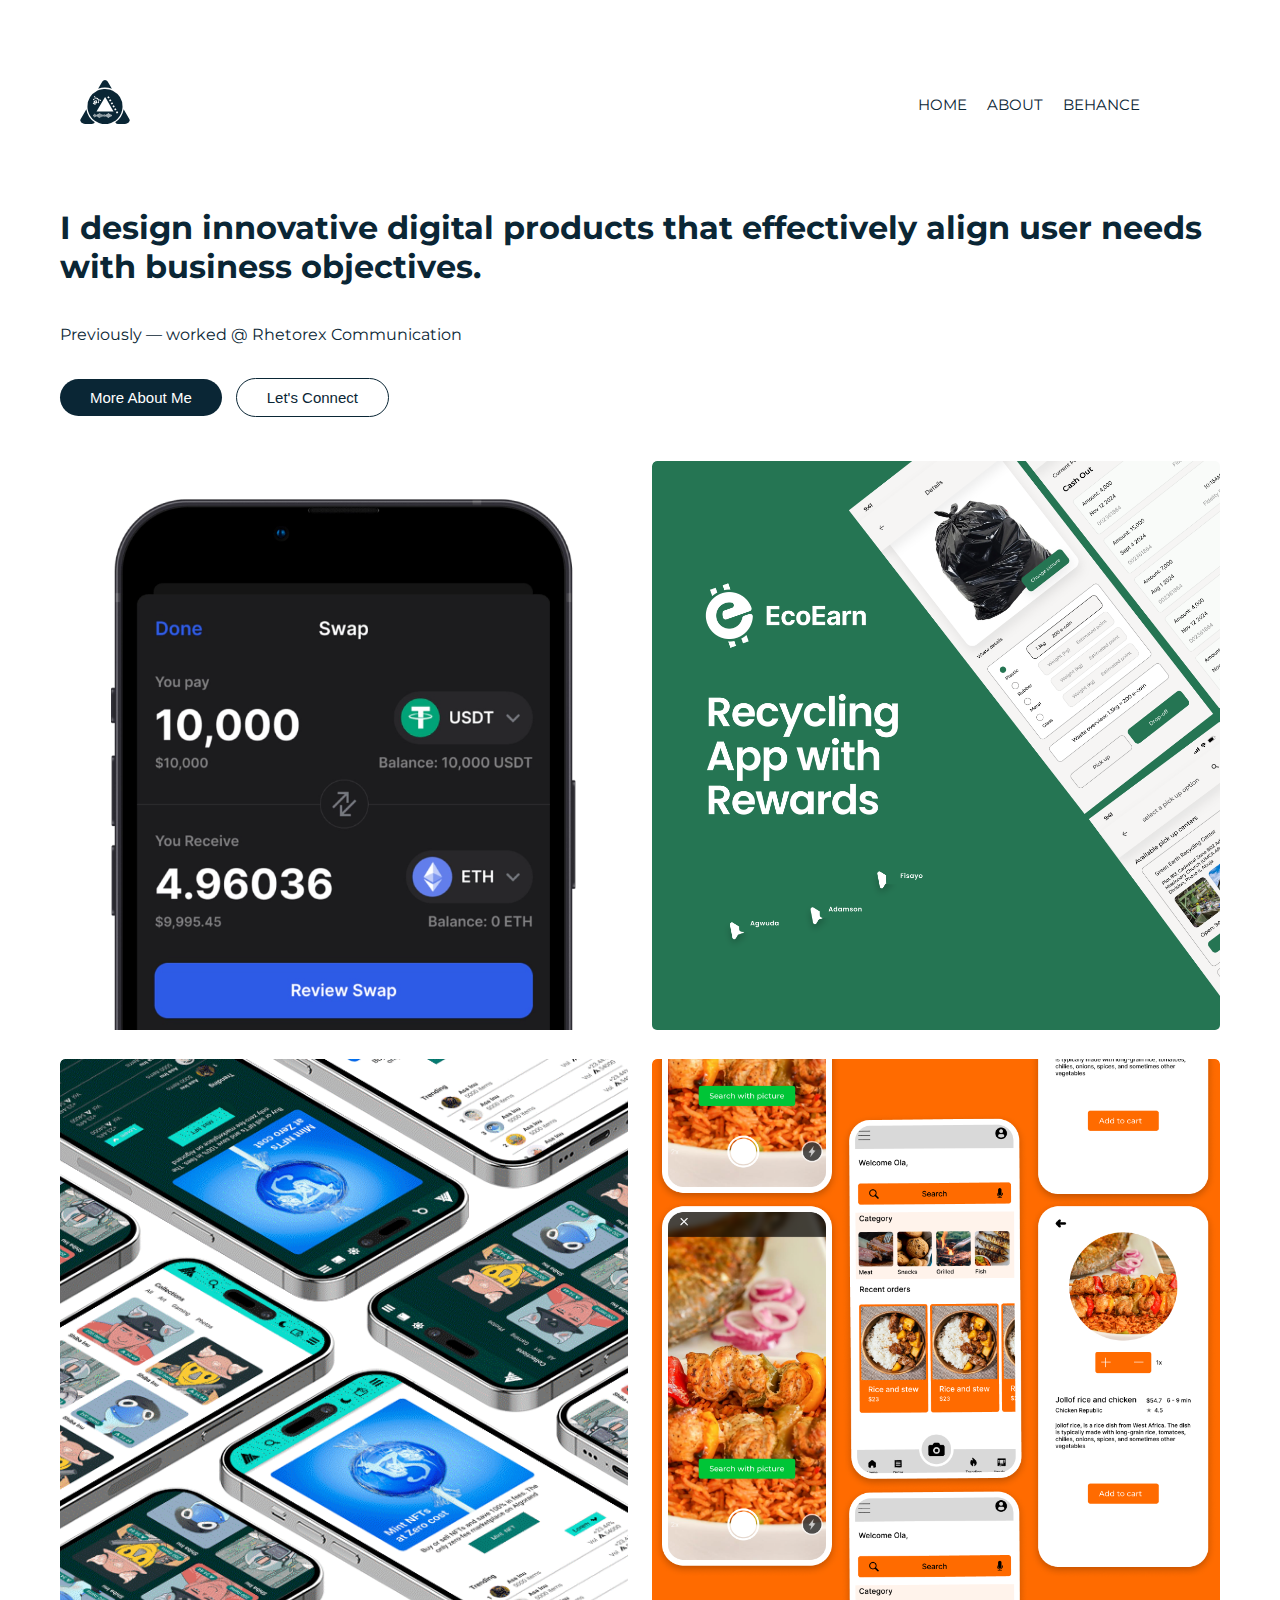
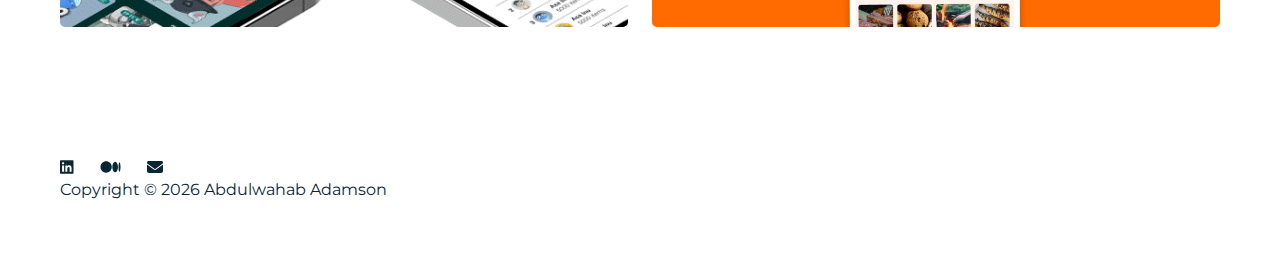
==== commit 3e9508e6: "Add files via upload" ====
--- a/index.html
+++ b/index.html
@@ -58,6 +58,14 @@
             </div>
         </a>
         
+        <a href="https://www.behance.net/gallery/217668017/EcoEarn-Recycling-App-with-Reward" class="workcard">
+                <img src="Work/EcoEarn/Ecoearn.png" alt="">
+                <div class="caption">
+                    <h2>Eco Earn</h2>
+                    <p>User Research and User Interface Design</p>
+                </div>
+        </a>
+
         <a href="algoasset.html" class="workcard">
                 <img src="Work/Algoassets/Algoassets.gif" alt="">
                 <div class="caption">
